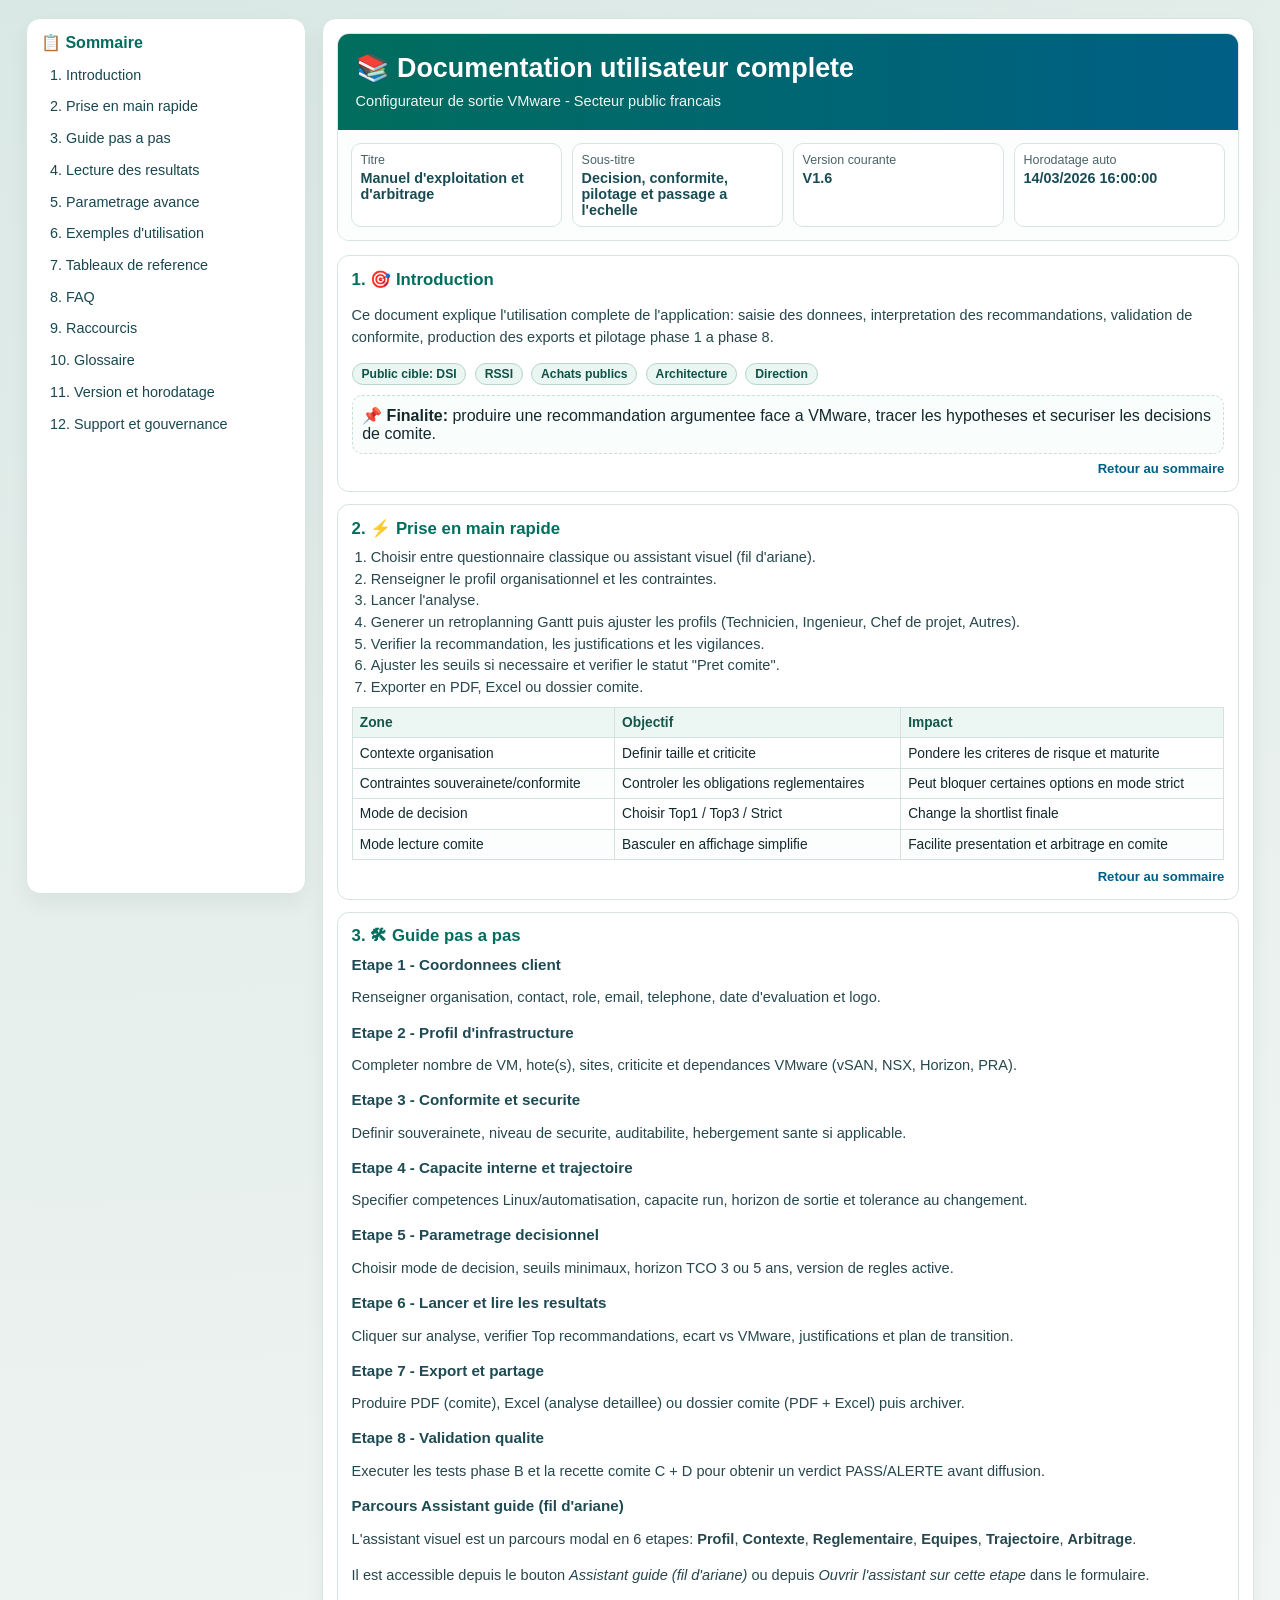
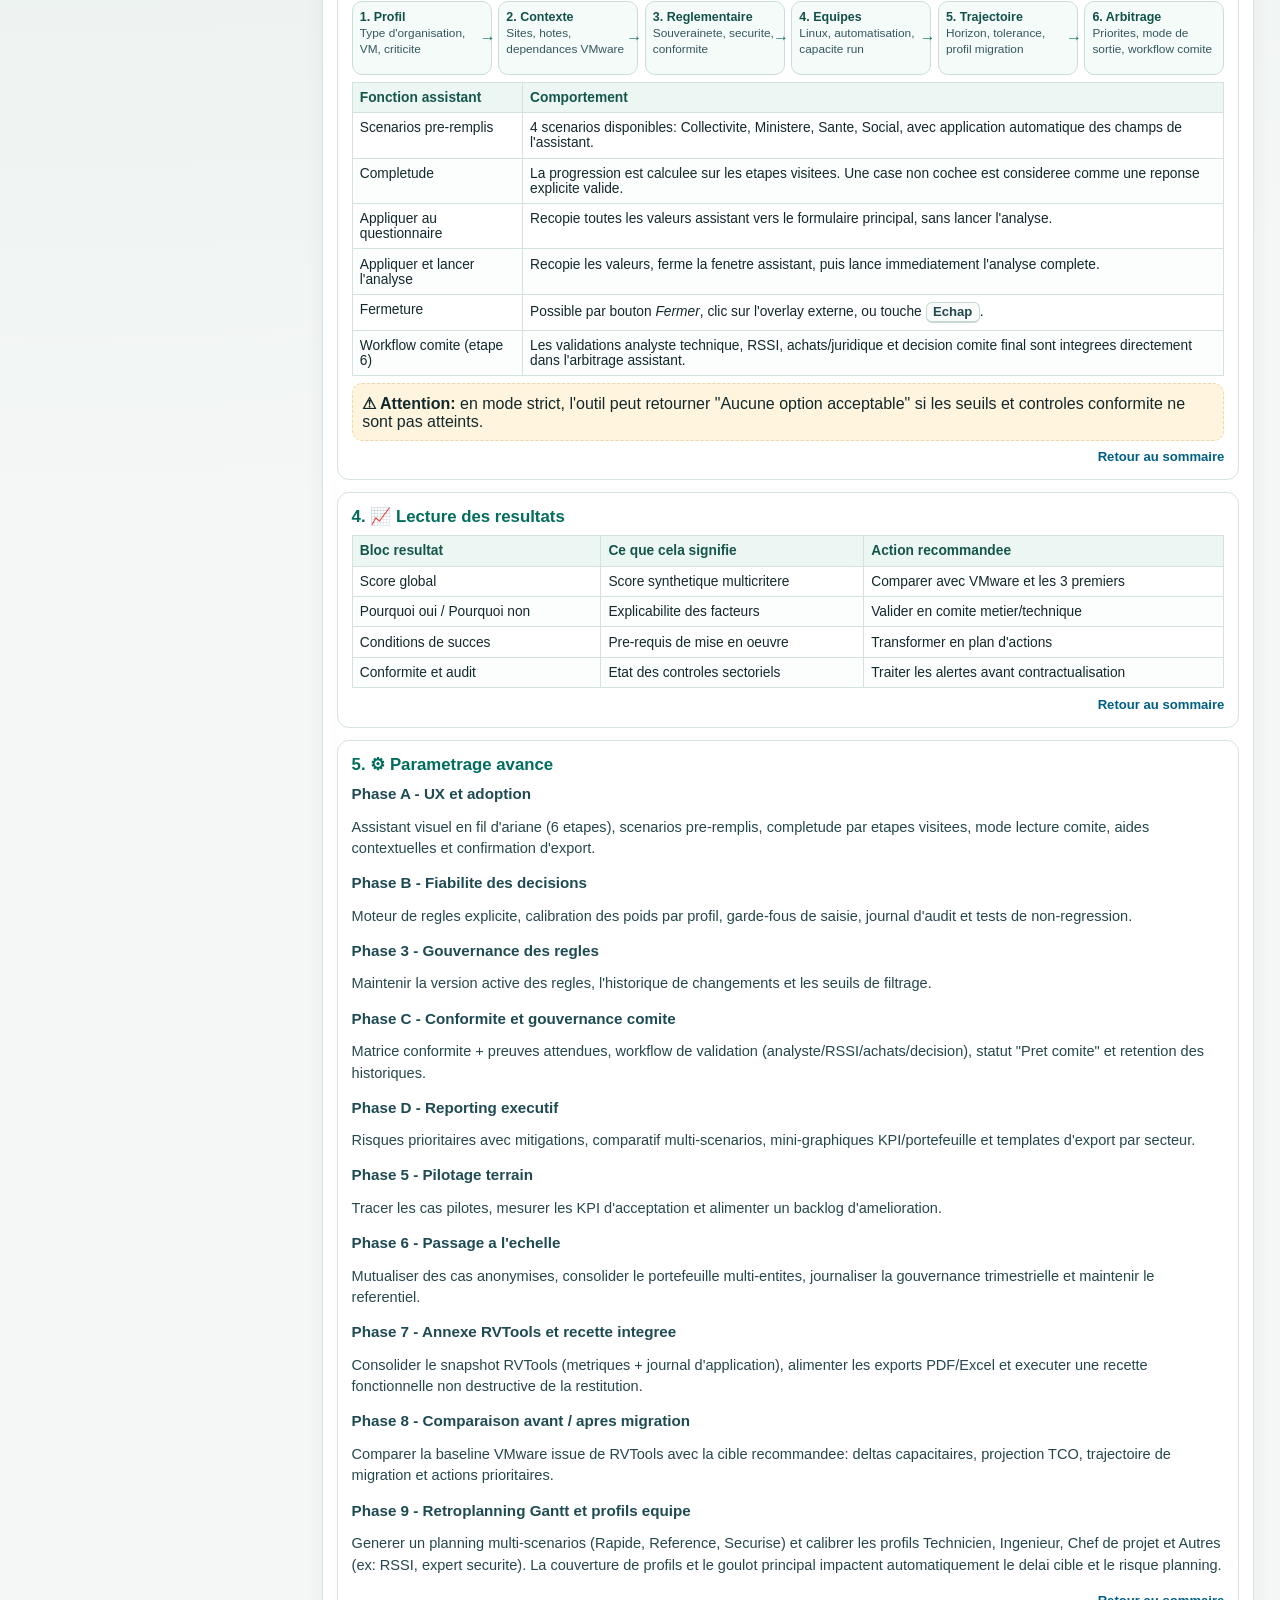
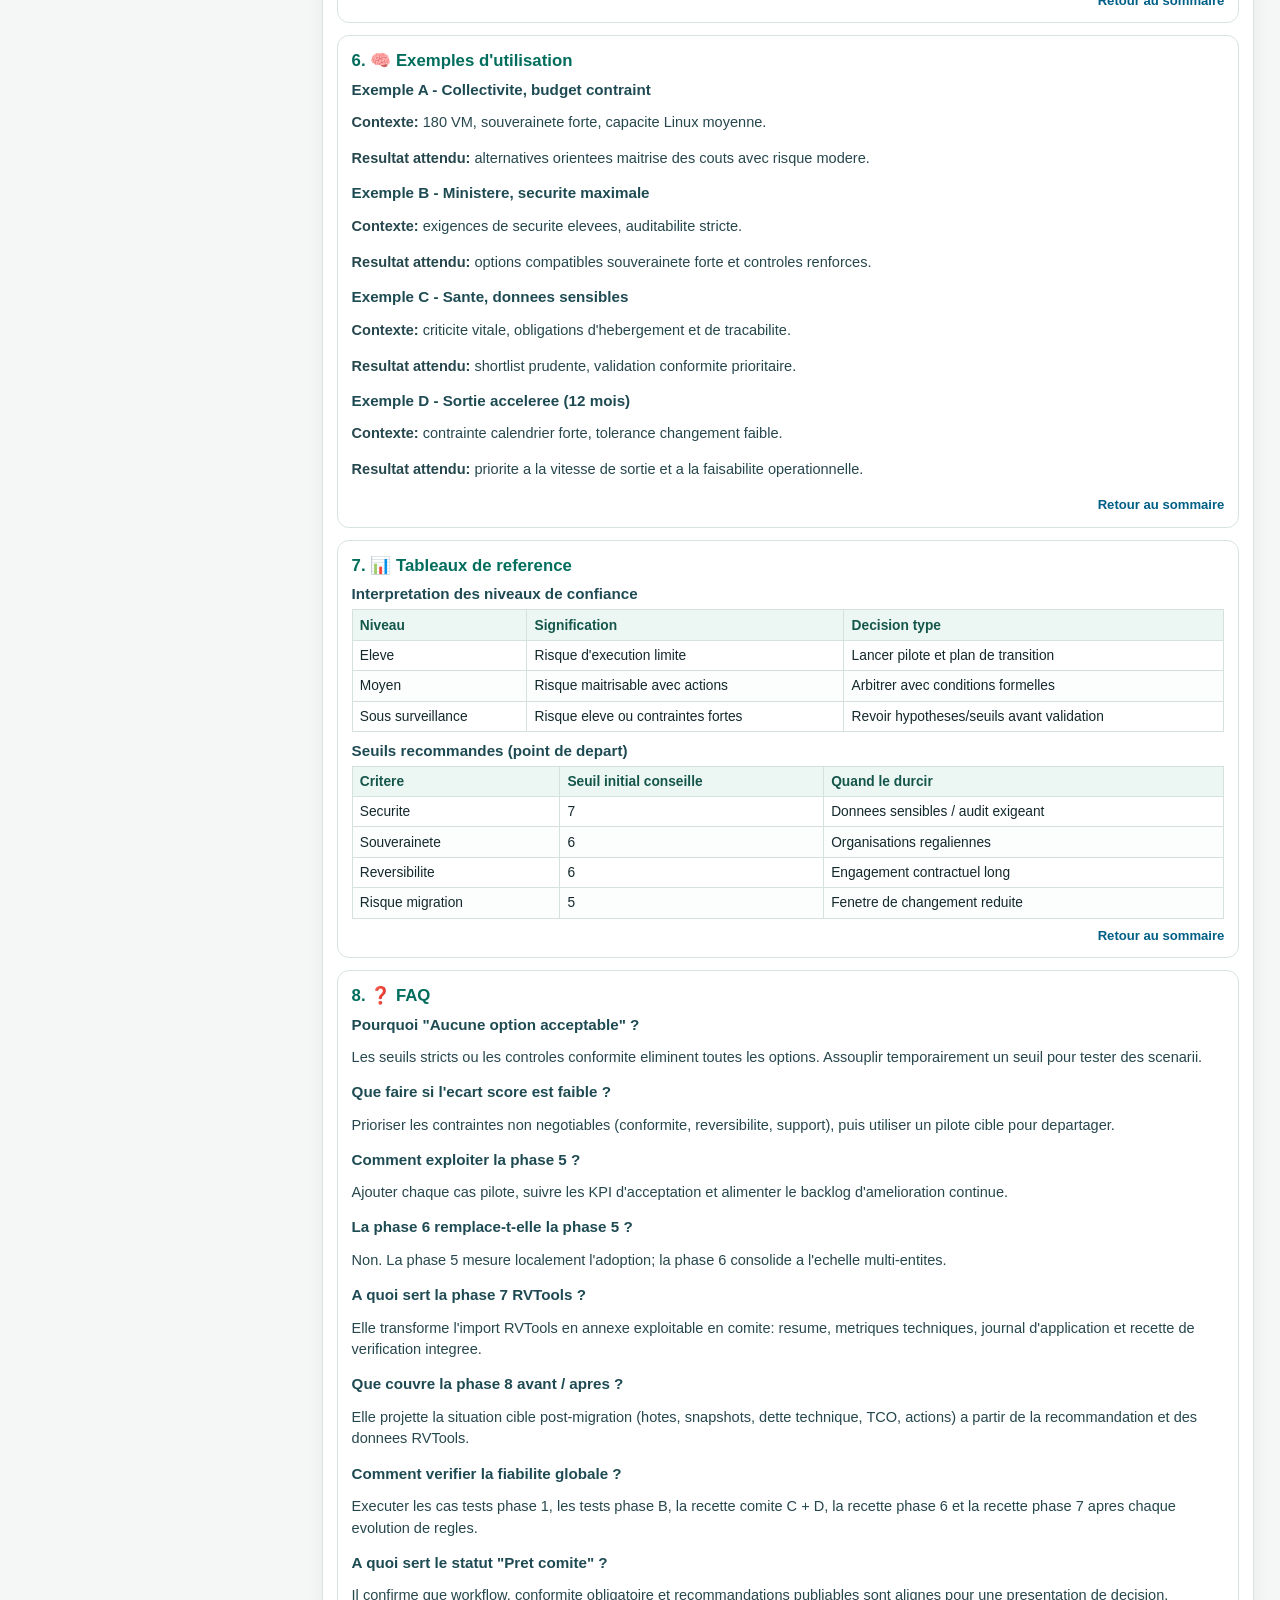
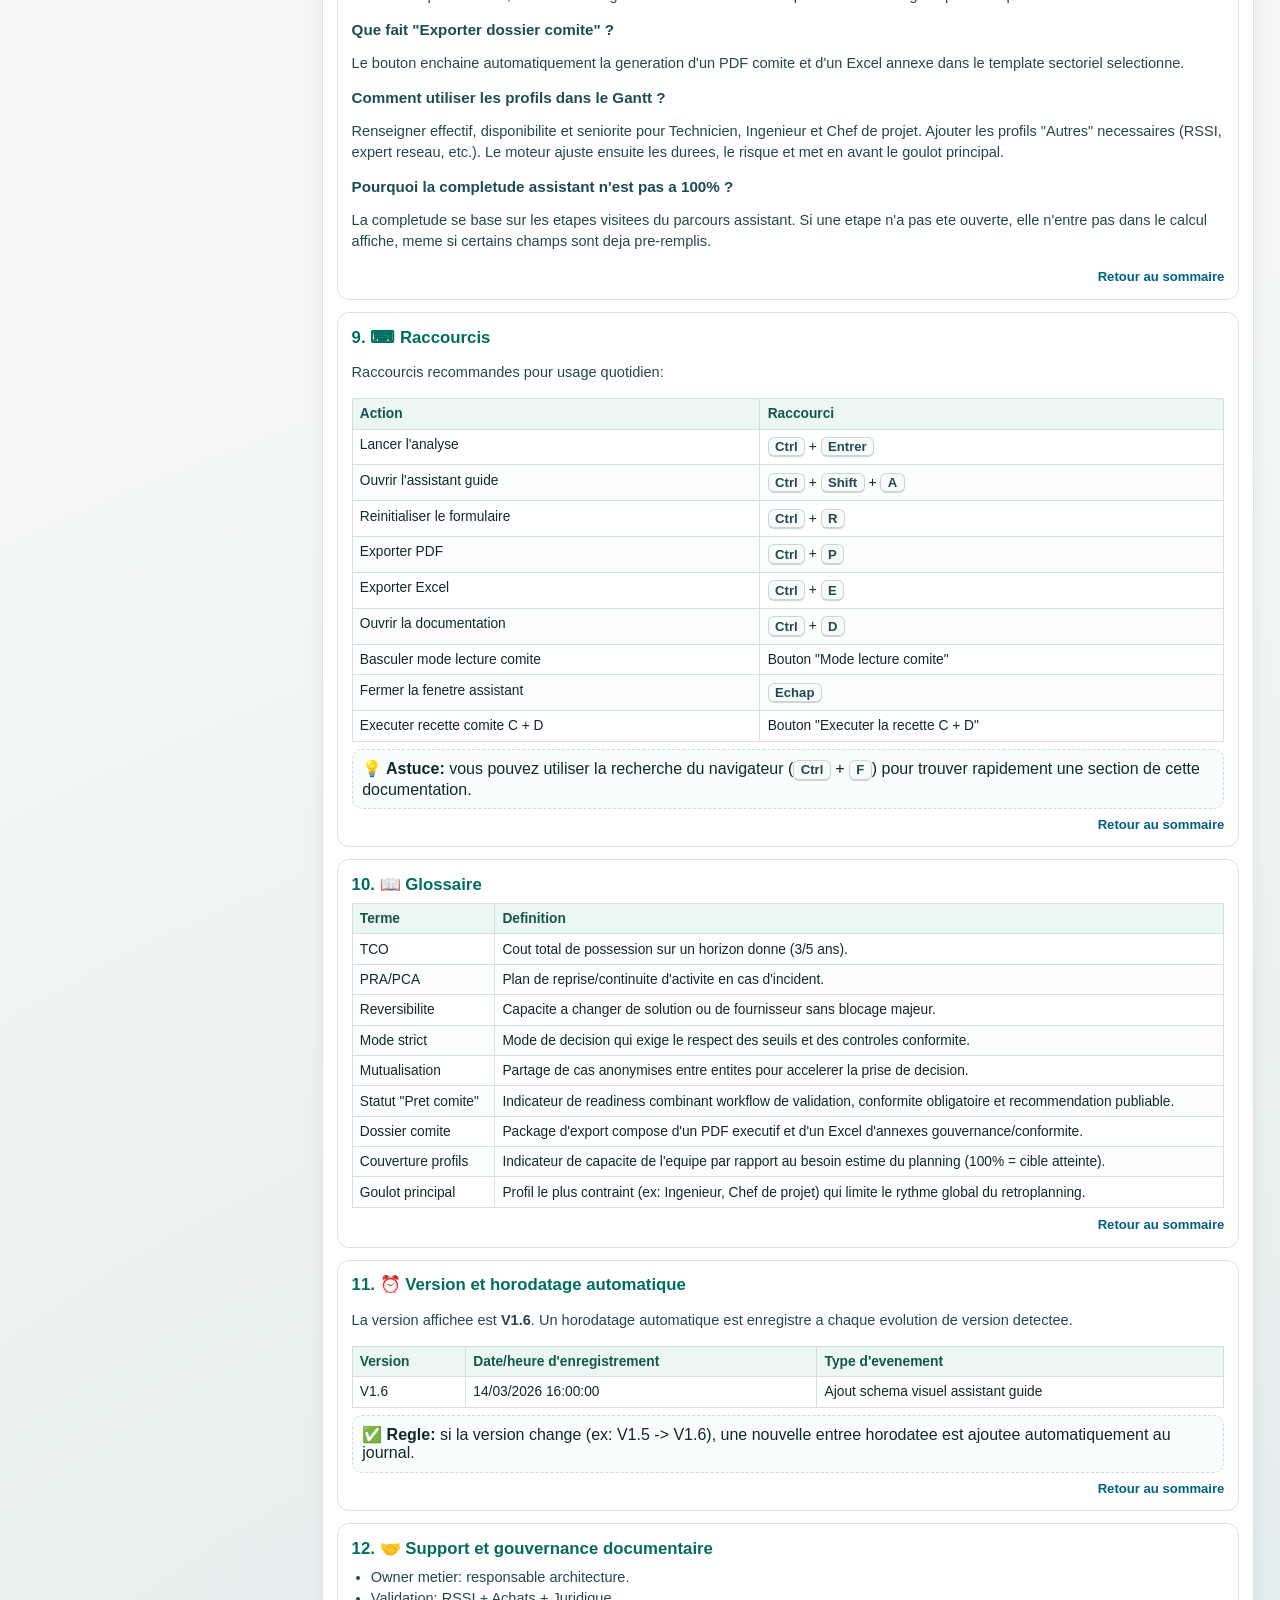
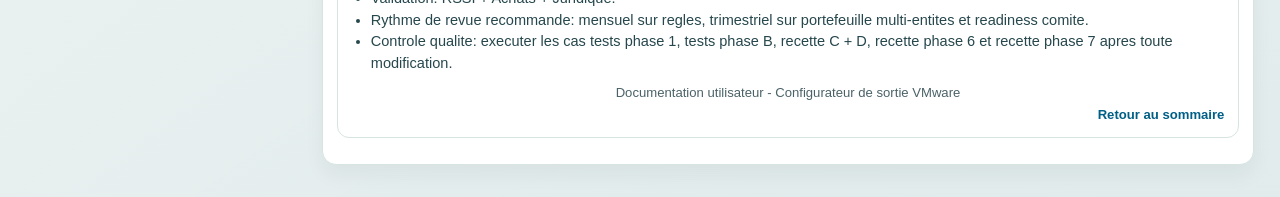
==== documentation-utilisateur.html @ 1a33a87d "feat: configurateur VMware avec assistant guide et retroplanning Gantt" ====
<!doctype html>
<html lang="fr">
<head>
  <meta charset="utf-8">
  <meta name="viewport" content="width=device-width, initial-scale=1">
  <title>Documentation utilisateur - Configurateur de sortie VMware</title>
  <style>
    :root {
      --bg: #f4f7f5;
      --panel: #ffffff;
      --ink: #13282c;
      --muted: #4a6267;
      --line: #d7e4e0;
      --brand: #006d5d;
      --brand2: #005f86;
      --accent: #e9f6f2;
      --warn: #fff5de;
    }

    * {
      box-sizing: border-box;
    }

    html {
      scroll-behavior: smooth;
    }

    body {
      margin: 0;
      color: var(--ink);
      font-family: "Segoe UI", Tahoma, Geneva, Verdana, sans-serif;
      background:
        radial-gradient(circle at 5% -10%, rgba(0, 109, 93, 0.14), rgba(0, 109, 93, 0) 38%),
        radial-gradient(circle at 95% 120%, rgba(0, 95, 134, 0.14), rgba(0, 95, 134, 0) 36%),
        var(--bg);
    }

    .layout {
      width: min(1320px, 96vw);
      margin: 1.1rem auto 2rem;
      display: grid;
      grid-template-columns: 280px 1fr;
      gap: 1rem;
    }

    .panel {
      background: var(--panel);
      border: 1px solid var(--line);
      border-radius: 14px;
      box-shadow: 0 10px 20px rgba(5, 35, 42, 0.05);
    }

    .toc {
      position: sticky;
      top: 12px;
      padding: 0.9rem;
      max-height: calc(100vh - 24px);
      overflow: auto;
    }

    .toc h2 {
      margin: 0 0 0.5rem;
      font-size: 1rem;
      color: var(--brand);
    }

    .toc a {
      display: block;
      padding: 0.35rem 0.5rem;
      margin: 0.16rem 0;
      text-decoration: none;
      color: #19474f;
      border-radius: 8px;
      border: 1px solid transparent;
      font-size: 0.9rem;
    }

    .toc a:hover {
      background: var(--accent);
      border-color: #cde3db;
    }

    .content {
      padding: 0.9rem;
    }

    .cover {
      border-radius: 12px;
      border: 1px solid var(--line);
      overflow: hidden;
      margin-bottom: 0.85rem;
    }

    .cover-top {
      background: linear-gradient(90deg, var(--brand), var(--brand2));
      color: #fff;
      padding: 1.1rem;
    }

    .cover-top h1 {
      margin: 0;
      font-size: clamp(1.2rem, 2.1vw, 1.9rem);
    }

    .cover-top p {
      margin: 0.45rem 0 0;
      color: #ffffff;
      opacity: 0.95;
    }

    .meta {
      display: grid;
      grid-template-columns: repeat(4, minmax(0, 1fr));
      gap: 0.6rem;
      padding: 0.8rem;
      background: #fbfefd;
    }

    .meta-box {
      border: 1px solid var(--line);
      border-radius: 10px;
      padding: 0.55rem;
      background: #fff;
    }

    .meta-label {
      font-size: 0.78rem;
      color: var(--muted);
      margin-bottom: 0.2rem;
    }

    .meta-value {
      font-weight: 700;
      color: #194b53;
      font-size: 0.9rem;
    }

    section {
      border: 1px solid var(--line);
      border-radius: 12px;
      padding: 0.85rem;
      background: #fff;
      margin-bottom: 0.75rem;
    }

    section h2 {
      margin: 0 0 0.5rem;
      color: var(--brand);
      font-size: 1.05rem;
    }

    h3 {
      margin: 0.6rem 0 0.35rem;
      font-size: 0.95rem;
      color: #1e4b53;
    }

    p,
    li {
      color: #26474d;
      line-height: 1.48;
      font-size: 0.91rem;
    }

    ul,
    ol {
      margin: 0.35rem 0 0.55rem 1.2rem;
      padding: 0;
    }

    .chip {
      display: inline-block;
      border: 1px solid #b9d4cc;
      background: var(--accent);
      color: #115247;
      border-radius: 999px;
      padding: 0.2rem 0.55rem;
      font-size: 0.76rem;
      margin-right: 0.25rem;
      margin-bottom: 0.25rem;
      font-weight: 700;
    }

    .note {
      border: 1px dashed #cbded8;
      background: #f9fdfb;
      border-radius: 10px;
      padding: 0.6rem;
      margin-top: 0.4rem;
    }

    table {
      width: 100%;
      border-collapse: collapse;
      margin: 0.45rem 0;
      font-size: 0.86rem;
    }

    th,
    td {
      border: 1px solid #d4e1dd;
      padding: 0.45rem;
      text-align: left;
      vertical-align: top;
    }

    th {
      background: #ecf7f3;
      color: #15564b;
      font-weight: 700;
    }

    tr:nth-child(even) td {
      background: #fbfefd;
    }

    .warn {
      background: var(--warn);
      border-color: #ead9a6;
    }

    .kdb {
      display: inline-block;
      border: 1px solid #c7d8d3;
      border-bottom-width: 2px;
      border-radius: 6px;
      padding: 0.08rem 0.4rem;
      background: #f8fbfa;
      font-size: 0.82rem;
      font-weight: 700;
      color: #234850;
    }

    .assistant-flow {
      display: grid;
      grid-template-columns: repeat(6, minmax(110px, 1fr));
      gap: 0.4rem;
      margin: 0.55rem 0 0.45rem;
    }

    .assistant-flow-step {
      border: 1px solid #c8ddd6;
      background: #f5fbf9;
      border-radius: 10px;
      padding: 0.5rem 0.45rem;
      position: relative;
      min-height: 74px;
    }

    .assistant-flow-step strong {
      display: block;
      color: #12514a;
      font-size: 0.78rem;
      margin-bottom: 0.16rem;
    }

    .assistant-flow-step span {
      display: block;
      color: #34585e;
      font-size: 0.74rem;
      line-height: 1.3;
    }

    .assistant-flow-step:not(:last-child)::after {
      content: "→";
      position: absolute;
      right: -0.32rem;
      top: 50%;
      transform: translateY(-50%);
      color: #1d7a6a;
      font-weight: 700;
      font-size: 1rem;
      z-index: 2;
    }

    .toplink {
      text-align: right;
      margin-top: 0.35rem;
    }

    .toplink a {
      text-decoration: none;
      color: var(--brand2);
      font-size: 0.82rem;
      font-weight: 700;
    }

    .footer {
      text-align: center;
      color: var(--muted);
      font-size: 0.82rem;
      margin-top: 0.65rem;
    }

    @media (max-width: 1080px) {
      .layout {
        grid-template-columns: 1fr;
      }

      .toc {
        position: static;
        max-height: none;
      }

      .meta {
        grid-template-columns: repeat(2, minmax(0, 1fr));
      }

      .assistant-flow {
        grid-template-columns: repeat(3, minmax(0, 1fr));
      }

      .assistant-flow-step::after {
        display: none;
      }
    }

    @media (max-width: 700px) {
      .meta {
        grid-template-columns: 1fr;
      }

      .assistant-flow {
        grid-template-columns: repeat(2, minmax(0, 1fr));
      }
    }
  </style>
</head>
<body>
  <div class="layout" id="top">
    <aside class="panel toc">
      <h2>&#128203; Sommaire</h2>
      <a href="#ch1">1. Introduction</a>
      <a href="#ch2">2. Prise en main rapide</a>
      <a href="#ch3">3. Guide pas a pas</a>
      <a href="#ch4">4. Lecture des resultats</a>
      <a href="#ch5">5. Parametrage avance</a>
      <a href="#ch6">6. Exemples d'utilisation</a>
      <a href="#ch7">7. Tableaux de reference</a>
      <a href="#ch8">8. FAQ</a>
      <a href="#ch9">9. Raccourcis</a>
      <a href="#ch10">10. Glossaire</a>
      <a href="#ch11">11. Version et horodatage</a>
      <a href="#ch12">12. Support et gouvernance</a>
    </aside>

    <main class="panel content">
      <div class="cover">
        <div class="cover-top">
          <h1>&#128218; Documentation utilisateur complete</h1>
          <p>Configurateur de sortie VMware - Secteur public francais</p>
        </div>
        <div class="meta">
          <div class="meta-box">
            <div class="meta-label">Titre</div>
            <div class="meta-value">Manuel d'exploitation et d'arbitrage</div>
          </div>
          <div class="meta-box">
            <div class="meta-label">Sous-titre</div>
            <div class="meta-value">Decision, conformite, pilotage et passage a l'echelle</div>
          </div>
          <div class="meta-box">
            <div class="meta-label">Version courante</div>
            <div class="meta-value" id="docVersion">V1.6</div>
          </div>
          <div class="meta-box">
            <div class="meta-label">Horodatage auto</div>
            <div class="meta-value" id="docTimestamp">-</div>
          </div>
        </div>
      </div>

      <section id="ch1">
        <h2>1. &#127919; Introduction</h2>
        <p>Ce document explique l'utilisation complete de l'application: saisie des donnees, interpretation des recommandations, validation de conformite, production des exports et pilotage phase 1 a phase 8.</p>
        <div>
          <span class="chip">Public cible: DSI</span>
          <span class="chip">RSSI</span>
          <span class="chip">Achats publics</span>
          <span class="chip">Architecture</span>
          <span class="chip">Direction</span>
        </div>
        <div class="note">
          <strong>&#128204; Finalite:</strong> produire une recommandation argumentee face a VMware, tracer les hypotheses et securiser les decisions de comite.
        </div>
        <div class="toplink"><a href="#top">Retour au sommaire</a></div>
      </section>

      <section id="ch2">
        <h2>2. &#9889; Prise en main rapide</h2>
        <ol>
          <li>Choisir entre questionnaire classique ou assistant visuel (fil d'ariane).</li>
          <li>Renseigner le profil organisationnel et les contraintes.</li>
          <li>Lancer l'analyse.</li>
          <li>Generer un retroplanning Gantt puis ajuster les profils (Technicien, Ingenieur, Chef de projet, Autres).</li>
          <li>Verifier la recommandation, les justifications et les vigilances.</li>
          <li>Ajuster les seuils si necessaire et verifier le statut "Pret comite".</li>
          <li>Exporter en PDF, Excel ou dossier comite.</li>
        </ol>
        <table>
          <thead>
            <tr>
              <th>Zone</th>
              <th>Objectif</th>
              <th>Impact</th>
            </tr>
          </thead>
          <tbody>
            <tr>
              <td>Contexte organisation</td>
              <td>Definir taille et criticite</td>
              <td>Pondere les criteres de risque et maturite</td>
            </tr>
            <tr>
              <td>Contraintes souverainete/conformite</td>
              <td>Controler les obligations reglementaires</td>
              <td>Peut bloquer certaines options en mode strict</td>
            </tr>
            <tr>
              <td>Mode de decision</td>
              <td>Choisir Top1 / Top3 / Strict</td>
              <td>Change la shortlist finale</td>
            </tr>
            <tr>
              <td>Mode lecture comite</td>
              <td>Basculer en affichage simplifie</td>
              <td>Facilite presentation et arbitrage en comite</td>
            </tr>
          </tbody>
        </table>
        <div class="toplink"><a href="#top">Retour au sommaire</a></div>
      </section>

      <section id="ch3">
        <h2>3. &#128736; Guide pas a pas</h2>
        <h3>Etape 1 - Coordonnees client</h3>
        <p>Renseigner organisation, contact, role, email, telephone, date d'evaluation et logo.</p>
        <h3>Etape 2 - Profil d'infrastructure</h3>
        <p>Completer nombre de VM, hote(s), sites, criticite et dependances VMware (vSAN, NSX, Horizon, PRA).</p>
        <h3>Etape 3 - Conformite et securite</h3>
        <p>Definir souverainete, niveau de securite, auditabilite, hebergement sante si applicable.</p>
        <h3>Etape 4 - Capacite interne et trajectoire</h3>
        <p>Specifier competences Linux/automatisation, capacite run, horizon de sortie et tolerance au changement.</p>
        <h3>Etape 5 - Parametrage decisionnel</h3>
        <p>Choisir mode de decision, seuils minimaux, horizon TCO 3 ou 5 ans, version de regles active.</p>
        <h3>Etape 6 - Lancer et lire les resultats</h3>
        <p>Cliquer sur analyse, verifier Top recommandations, ecart vs VMware, justifications et plan de transition.</p>
        <h3>Etape 7 - Export et partage</h3>
        <p>Produire PDF (comite), Excel (analyse detaillee) ou dossier comite (PDF + Excel) puis archiver.</p>
        <h3>Etape 8 - Validation qualite</h3>
        <p>Executer les tests phase B et la recette comite C + D pour obtenir un verdict PASS/ALERTE avant diffusion.</p>
        <h3>Parcours Assistant guide (fil d'ariane)</h3>
        <p>L'assistant visuel est un parcours modal en 6 etapes: <strong>Profil</strong>, <strong>Contexte</strong>, <strong>Reglementaire</strong>, <strong>Equipes</strong>, <strong>Trajectoire</strong>, <strong>Arbitrage</strong>.</p>
        <p>Il est accessible depuis le bouton <em>Assistant guide (fil d'ariane)</em> ou depuis <em>Ouvrir l'assistant sur cette etape</em> dans le formulaire.</p>
        <div class="assistant-flow" aria-label="Schema des etapes de l'assistant guide">
          <div class="assistant-flow-step"><strong>1. Profil</strong><span>Type d'organisation, VM, criticite</span></div>
          <div class="assistant-flow-step"><strong>2. Contexte</strong><span>Sites, hotes, dependances VMware</span></div>
          <div class="assistant-flow-step"><strong>3. Reglementaire</strong><span>Souverainete, securite, conformite</span></div>
          <div class="assistant-flow-step"><strong>4. Equipes</strong><span>Linux, automatisation, capacite run</span></div>
          <div class="assistant-flow-step"><strong>5. Trajectoire</strong><span>Horizon, tolerance, profil migration</span></div>
          <div class="assistant-flow-step"><strong>6. Arbitrage</strong><span>Priorites, mode de sortie, workflow comite</span></div>
        </div>
        <table>
          <thead>
            <tr>
              <th>Fonction assistant</th>
              <th>Comportement</th>
            </tr>
          </thead>
          <tbody>
            <tr>
              <td>Scenarios pre-remplis</td>
              <td>4 scenarios disponibles: Collectivite, Ministere, Sante, Social, avec application automatique des champs de l'assistant.</td>
            </tr>
            <tr>
              <td>Completude</td>
              <td>La progression est calculee sur les etapes visitees. Une case non cochee est consideree comme une reponse explicite valide.</td>
            </tr>
            <tr>
              <td>Appliquer au questionnaire</td>
              <td>Recopie toutes les valeurs assistant vers le formulaire principal, sans lancer l'analyse.</td>
            </tr>
            <tr>
              <td>Appliquer et lancer l'analyse</td>
              <td>Recopie les valeurs, ferme la fenetre assistant, puis lance immediatement l'analyse complete.</td>
            </tr>
            <tr>
              <td>Fermeture</td>
              <td>Possible par bouton <em>Fermer</em>, clic sur l'overlay externe, ou touche <span class="kdb">Echap</span>.</td>
            </tr>
            <tr>
              <td>Workflow comite (etape 6)</td>
              <td>Les validations analyste technique, RSSI, achats/juridique et decision comite final sont integrees directement dans l'arbitrage assistant.</td>
            </tr>
          </tbody>
        </table>
        <div class="note warn">
          <strong>&#9888; Attention:</strong> en mode strict, l'outil peut retourner "Aucune option acceptable" si les seuils et controles conformite ne sont pas atteints.
        </div>
        <div class="toplink"><a href="#top">Retour au sommaire</a></div>
      </section>

      <section id="ch4">
        <h2>4. &#128200; Lecture des resultats</h2>
        <table>
          <thead>
            <tr>
              <th>Bloc resultat</th>
              <th>Ce que cela signifie</th>
              <th>Action recommandee</th>
            </tr>
          </thead>
          <tbody>
            <tr>
              <td>Score global</td>
              <td>Score synthetique multicritere</td>
              <td>Comparer avec VMware et les 3 premiers</td>
            </tr>
            <tr>
              <td>Pourquoi oui / Pourquoi non</td>
              <td>Explicabilite des facteurs</td>
              <td>Valider en comite metier/technique</td>
            </tr>
            <tr>
              <td>Conditions de succes</td>
              <td>Pre-requis de mise en oeuvre</td>
              <td>Transformer en plan d'actions</td>
            </tr>
            <tr>
              <td>Conformite et audit</td>
              <td>Etat des controles sectoriels</td>
              <td>Traiter les alertes avant contractualisation</td>
            </tr>
          </tbody>
        </table>
        <div class="toplink"><a href="#top">Retour au sommaire</a></div>
      </section>

      <section id="ch5">
        <h2>5. &#9881; Parametrage avance</h2>
        <h3>Phase A - UX et adoption</h3>
        <p>Assistant visuel en fil d'ariane (6 etapes), scenarios pre-remplis, completude par etapes visitees, mode lecture comite, aides contextuelles et confirmation d'export.</p>
        <h3>Phase B - Fiabilite des decisions</h3>
        <p>Moteur de regles explicite, calibration des poids par profil, garde-fous de saisie, journal d'audit et tests de non-regression.</p>
        <h3>Phase 3 - Gouvernance des regles</h3>
        <p>Maintenir la version active des regles, l'historique de changements et les seuils de filtrage.</p>
        <h3>Phase C - Conformite et gouvernance comite</h3>
        <p>Matrice conformite + preuves attendues, workflow de validation (analyste/RSSI/achats/decision), statut "Pret comite" et retention des historiques.</p>
        <h3>Phase D - Reporting executif</h3>
        <p>Risques prioritaires avec mitigations, comparatif multi-scenarios, mini-graphiques KPI/portefeuille et templates d'export par secteur.</p>
        <h3>Phase 5 - Pilotage terrain</h3>
        <p>Tracer les cas pilotes, mesurer les KPI d'acceptation et alimenter un backlog d'amelioration.</p>
        <h3>Phase 6 - Passage a l'echelle</h3>
        <p>Mutualiser des cas anonymises, consolider le portefeuille multi-entites, journaliser la gouvernance trimestrielle et maintenir le referentiel.</p>
        <h3>Phase 7 - Annexe RVTools et recette integree</h3>
        <p>Consolider le snapshot RVTools (metriques + journal d'application), alimenter les exports PDF/Excel et executer une recette fonctionnelle non destructive de la restitution.</p>
        <h3>Phase 8 - Comparaison avant / apres migration</h3>
        <p>Comparer la baseline VMware issue de RVTools avec la cible recommandee: deltas capacitaires, projection TCO, trajectoire de migration et actions prioritaires.</p>
        <h3>Phase 9 - Retroplanning Gantt et profils equipe</h3>
        <p>Generer un planning multi-scenarios (Rapide, Reference, Securise) et calibrer les profils Technicien, Ingenieur, Chef de projet et Autres (ex: RSSI, expert securite). La couverture de profils et le goulot principal impactent automatiquement le delai cible et le risque planning.</p>
        <div class="toplink"><a href="#top">Retour au sommaire</a></div>
      </section>

      <section id="ch6">
        <h2>6. &#129504; Exemples d'utilisation</h2>
        <h3>Exemple A - Collectivite, budget contraint</h3>
        <p><strong>Contexte:</strong> 180 VM, souverainete forte, capacite Linux moyenne.</p>
        <p><strong>Resultat attendu:</strong> alternatives orientees maitrise des couts avec risque modere.</p>

        <h3>Exemple B - Ministere, securite maximale</h3>
        <p><strong>Contexte:</strong> exigences de securite elevees, auditabilite stricte.</p>
        <p><strong>Resultat attendu:</strong> options compatibles souverainete forte et controles renforces.</p>

        <h3>Exemple C - Sante, donnees sensibles</h3>
        <p><strong>Contexte:</strong> criticite vitale, obligations d'hebergement et de tracabilite.</p>
        <p><strong>Resultat attendu:</strong> shortlist prudente, validation conformite prioritaire.</p>

        <h3>Exemple D - Sortie acceleree (12 mois)</h3>
        <p><strong>Contexte:</strong> contrainte calendrier forte, tolerance changement faible.</p>
        <p><strong>Resultat attendu:</strong> priorite a la vitesse de sortie et a la faisabilite operationnelle.</p>
        <div class="toplink"><a href="#top">Retour au sommaire</a></div>
      </section>

      <section id="ch7">
        <h2>7. &#128202; Tableaux de reference</h2>
        <h3>Interpretation des niveaux de confiance</h3>
        <table>
          <thead>
            <tr>
              <th>Niveau</th>
              <th>Signification</th>
              <th>Decision type</th>
            </tr>
          </thead>
          <tbody>
            <tr>
              <td>Eleve</td>
              <td>Risque d'execution limite</td>
              <td>Lancer pilote et plan de transition</td>
            </tr>
            <tr>
              <td>Moyen</td>
              <td>Risque maitrisable avec actions</td>
              <td>Arbitrer avec conditions formelles</td>
            </tr>
            <tr>
              <td>Sous surveillance</td>
              <td>Risque eleve ou contraintes fortes</td>
              <td>Revoir hypotheses/seuils avant validation</td>
            </tr>
          </tbody>
        </table>

        <h3>Seuils recommandes (point de depart)</h3>
        <table>
          <thead>
            <tr>
              <th>Critere</th>
              <th>Seuil initial conseille</th>
              <th>Quand le durcir</th>
            </tr>
          </thead>
          <tbody>
            <tr>
              <td>Securite</td>
              <td>7</td>
              <td>Donnees sensibles / audit exigeant</td>
            </tr>
            <tr>
              <td>Souverainete</td>
              <td>6</td>
              <td>Organisations regaliennes</td>
            </tr>
            <tr>
              <td>Reversibilite</td>
              <td>6</td>
              <td>Engagement contractuel long</td>
            </tr>
            <tr>
              <td>Risque migration</td>
              <td>5</td>
              <td>Fenetre de changement reduite</td>
            </tr>
          </tbody>
        </table>
        <div class="toplink"><a href="#top">Retour au sommaire</a></div>
      </section>

      <section id="ch8">
        <h2>8. &#10067; FAQ</h2>
        <h3>Pourquoi "Aucune option acceptable" ?</h3>
        <p>Les seuils stricts ou les controles conformite eliminent toutes les options. Assouplir temporairement un seuil pour tester des scenarii.</p>
        <h3>Que faire si l'ecart score est faible ?</h3>
        <p>Prioriser les contraintes non negotiables (conformite, reversibilite, support), puis utiliser un pilote cible pour departager.</p>
        <h3>Comment exploiter la phase 5 ?</h3>
        <p>Ajouter chaque cas pilote, suivre les KPI d'acceptation et alimenter le backlog d'amelioration continue.</p>
        <h3>La phase 6 remplace-t-elle la phase 5 ?</h3>
        <p>Non. La phase 5 mesure localement l'adoption; la phase 6 consolide a l'echelle multi-entites.</p>
        <h3>A quoi sert la phase 7 RVTools ?</h3>
        <p>Elle transforme l'import RVTools en annexe exploitable en comite: resume, metriques techniques, journal d'application et recette de verification integree.</p>
        <h3>Que couvre la phase 8 avant / apres ?</h3>
        <p>Elle projette la situation cible post-migration (hotes, snapshots, dette technique, TCO, actions) a partir de la recommandation et des donnees RVTools.</p>
        <h3>Comment verifier la fiabilite globale ?</h3>
        <p>Executer les cas tests phase 1, les tests phase B, la recette comite C + D, la recette phase 6 et la recette phase 7 apres chaque evolution de regles.</p>
        <h3>A quoi sert le statut "Pret comite" ?</h3>
        <p>Il confirme que workflow, conformite obligatoire et recommandations publiables sont alignes pour une presentation de decision.</p>
        <h3>Que fait "Exporter dossier comite" ?</h3>
        <p>Le bouton enchaine automatiquement la generation d'un PDF comite et d'un Excel annexe dans le template sectoriel selectionne.</p>
        <h3>Comment utiliser les profils dans le Gantt ?</h3>
        <p>Renseigner effectif, disponibilite et seniorite pour Technicien, Ingenieur et Chef de projet. Ajouter les profils "Autres" necessaires (RSSI, expert reseau, etc.). Le moteur ajuste ensuite les durees, le risque et met en avant le goulot principal.</p>
        <h3>Pourquoi la completude assistant n'est pas a 100% ?</h3>
        <p>La completude se base sur les etapes visitees du parcours assistant. Si une etape n'a pas ete ouverte, elle n'entre pas dans le calcul affiche, meme si certains champs sont deja pre-remplis.</p>
        <div class="toplink"><a href="#top">Retour au sommaire</a></div>
      </section>

      <section id="ch9">
        <h2>9. &#9000; Raccourcis</h2>
        <p>Raccourcis recommandes pour usage quotidien:</p>
        <table>
          <thead>
            <tr>
              <th>Action</th>
              <th>Raccourci</th>
            </tr>
          </thead>
          <tbody>
            <tr>
              <td>Lancer l'analyse</td>
              <td><span class="kdb">Ctrl</span> + <span class="kdb">Entrer</span></td>
            </tr>
            <tr>
              <td>Ouvrir l'assistant guide</td>
              <td><span class="kdb">Ctrl</span> + <span class="kdb">Shift</span> + <span class="kdb">A</span></td>
            </tr>
            <tr>
              <td>Reinitialiser le formulaire</td>
              <td><span class="kdb">Ctrl</span> + <span class="kdb">R</span></td>
            </tr>
            <tr>
              <td>Exporter PDF</td>
              <td><span class="kdb">Ctrl</span> + <span class="kdb">P</span></td>
            </tr>
            <tr>
              <td>Exporter Excel</td>
              <td><span class="kdb">Ctrl</span> + <span class="kdb">E</span></td>
            </tr>
            <tr>
              <td>Ouvrir la documentation</td>
              <td><span class="kdb">Ctrl</span> + <span class="kdb">D</span></td>
            </tr>
            <tr>
              <td>Basculer mode lecture comite</td>
              <td>Bouton "Mode lecture comite"</td>
            </tr>
            <tr>
              <td>Fermer la fenetre assistant</td>
              <td><span class="kdb">Echap</span></td>
            </tr>
            <tr>
              <td>Executer recette comite C + D</td>
              <td>Bouton "Executer la recette C + D"</td>
            </tr>
          </tbody>
        </table>
        <div class="note">
          <strong>&#128161; Astuce:</strong> vous pouvez utiliser la recherche du navigateur (<span class="kdb">Ctrl</span> + <span class="kdb">F</span>) pour trouver rapidement une section de cette documentation.
        </div>
        <div class="toplink"><a href="#top">Retour au sommaire</a></div>
      </section>

      <section id="ch10">
        <h2>10. &#128214; Glossaire</h2>
        <table>
          <thead>
            <tr>
              <th>Terme</th>
              <th>Definition</th>
            </tr>
          </thead>
          <tbody>
            <tr>
              <td>TCO</td>
              <td>Cout total de possession sur un horizon donne (3/5 ans).</td>
            </tr>
            <tr>
              <td>PRA/PCA</td>
              <td>Plan de reprise/continuite d'activite en cas d'incident.</td>
            </tr>
            <tr>
              <td>Reversibilite</td>
              <td>Capacite a changer de solution ou de fournisseur sans blocage majeur.</td>
            </tr>
            <tr>
              <td>Mode strict</td>
              <td>Mode de decision qui exige le respect des seuils et des controles conformite.</td>
            </tr>
            <tr>
              <td>Mutualisation</td>
              <td>Partage de cas anonymises entre entites pour accelerer la prise de decision.</td>
            </tr>
            <tr>
              <td>Statut "Pret comite"</td>
              <td>Indicateur de readiness combinant workflow de validation, conformite obligatoire et recommendation publiable.</td>
            </tr>
            <tr>
              <td>Dossier comite</td>
              <td>Package d'export compose d'un PDF executif et d'un Excel d'annexes gouvernance/conformite.</td>
            </tr>
            <tr>
              <td>Couverture profils</td>
              <td>Indicateur de capacite de l'equipe par rapport au besoin estime du planning (100% = cible atteinte).</td>
            </tr>
            <tr>
              <td>Goulot principal</td>
              <td>Profil le plus contraint (ex: Ingenieur, Chef de projet) qui limite le rythme global du retroplanning.</td>
            </tr>
          </tbody>
        </table>
        <div class="toplink"><a href="#top">Retour au sommaire</a></div>
      </section>

      <section id="ch11">
        <h2>11. &#9200; Version et horodatage automatique</h2>
        <p>La version affichee est <strong>V1.6</strong>. Un horodatage automatique est enregistre a chaque evolution de version detectee.</p>
        <table>
          <thead>
            <tr>
              <th>Version</th>
              <th>Date/heure d'enregistrement</th>
              <th>Type d'evenement</th>
            </tr>
          </thead>
          <tbody id="historyBody"></tbody>
        </table>
        <div class="note">
          <strong>&#9989; Regle:</strong> si la version change (ex: V1.5 -&gt; V1.6), une nouvelle entree horodatee est ajoutee automatiquement au journal.
        </div>
        <div class="toplink"><a href="#top">Retour au sommaire</a></div>
      </section>

      <section id="ch12">
        <h2>12. &#129309; Support et gouvernance documentaire</h2>
        <ul>
          <li>Owner metier: responsable architecture.</li>
          <li>Validation: RSSI + Achats + Juridique.</li>
          <li>Rythme de revue recommande: mensuel sur regles, trimestriel sur portefeuille multi-entites et readiness comite.</li>
          <li>Controle qualite: executer les cas tests phase 1, tests phase B, recette C + D, recette phase 6 et recette phase 7 apres toute modification.</li>
        </ul>
        <div class="footer">Documentation utilisateur - Configurateur de sortie VMware</div>
        <div class="toplink"><a href="#top">Retour au sommaire</a></div>
      </section>
    </main>
  </div>

  <script>
    (function() {
      const DOC_VERSION = "V1.6";
      const DOC_BUILD_TS = "2026-03-14T16:00:00.000Z";
      const DOC_EVENT = "Ajout schema visuel assistant guide";
      const HISTORY_KEY = "vmwareUserDocVersionHistory";
      const nowIso = DOC_BUILD_TS;
      const nowFr = new Date(nowIso).toLocaleString("fr-FR");

      document.getElementById("docVersion").textContent = DOC_VERSION;
      document.getElementById("docTimestamp").textContent = nowFr;

      const raw = localStorage.getItem(HISTORY_KEY);
      const history = raw ? JSON.parse(raw) : [];
      if (!history.length || history[0].version !== DOC_VERSION) {
        history.unshift({
          version: DOC_VERSION,
          timestamp: nowIso,
          event: DOC_EVENT
        });
        localStorage.setItem(HISTORY_KEY, JSON.stringify(history.slice(0, 30)));
      }

      const body = document.getElementById("historyBody");
      const list = JSON.parse(localStorage.getItem(HISTORY_KEY) || "[]");
      body.innerHTML = list.map((item) => {
        return "<tr>" +
          "<td>" + item.version + "</td>" +
          "<td>" + new Date(item.timestamp).toLocaleString("fr-FR") + "</td>" +
          "<td>" + (item.event || "Evolution de version") + "</td>" +
        "</tr>";
      }).join("");
    })();
  </script>
</body>
</html>
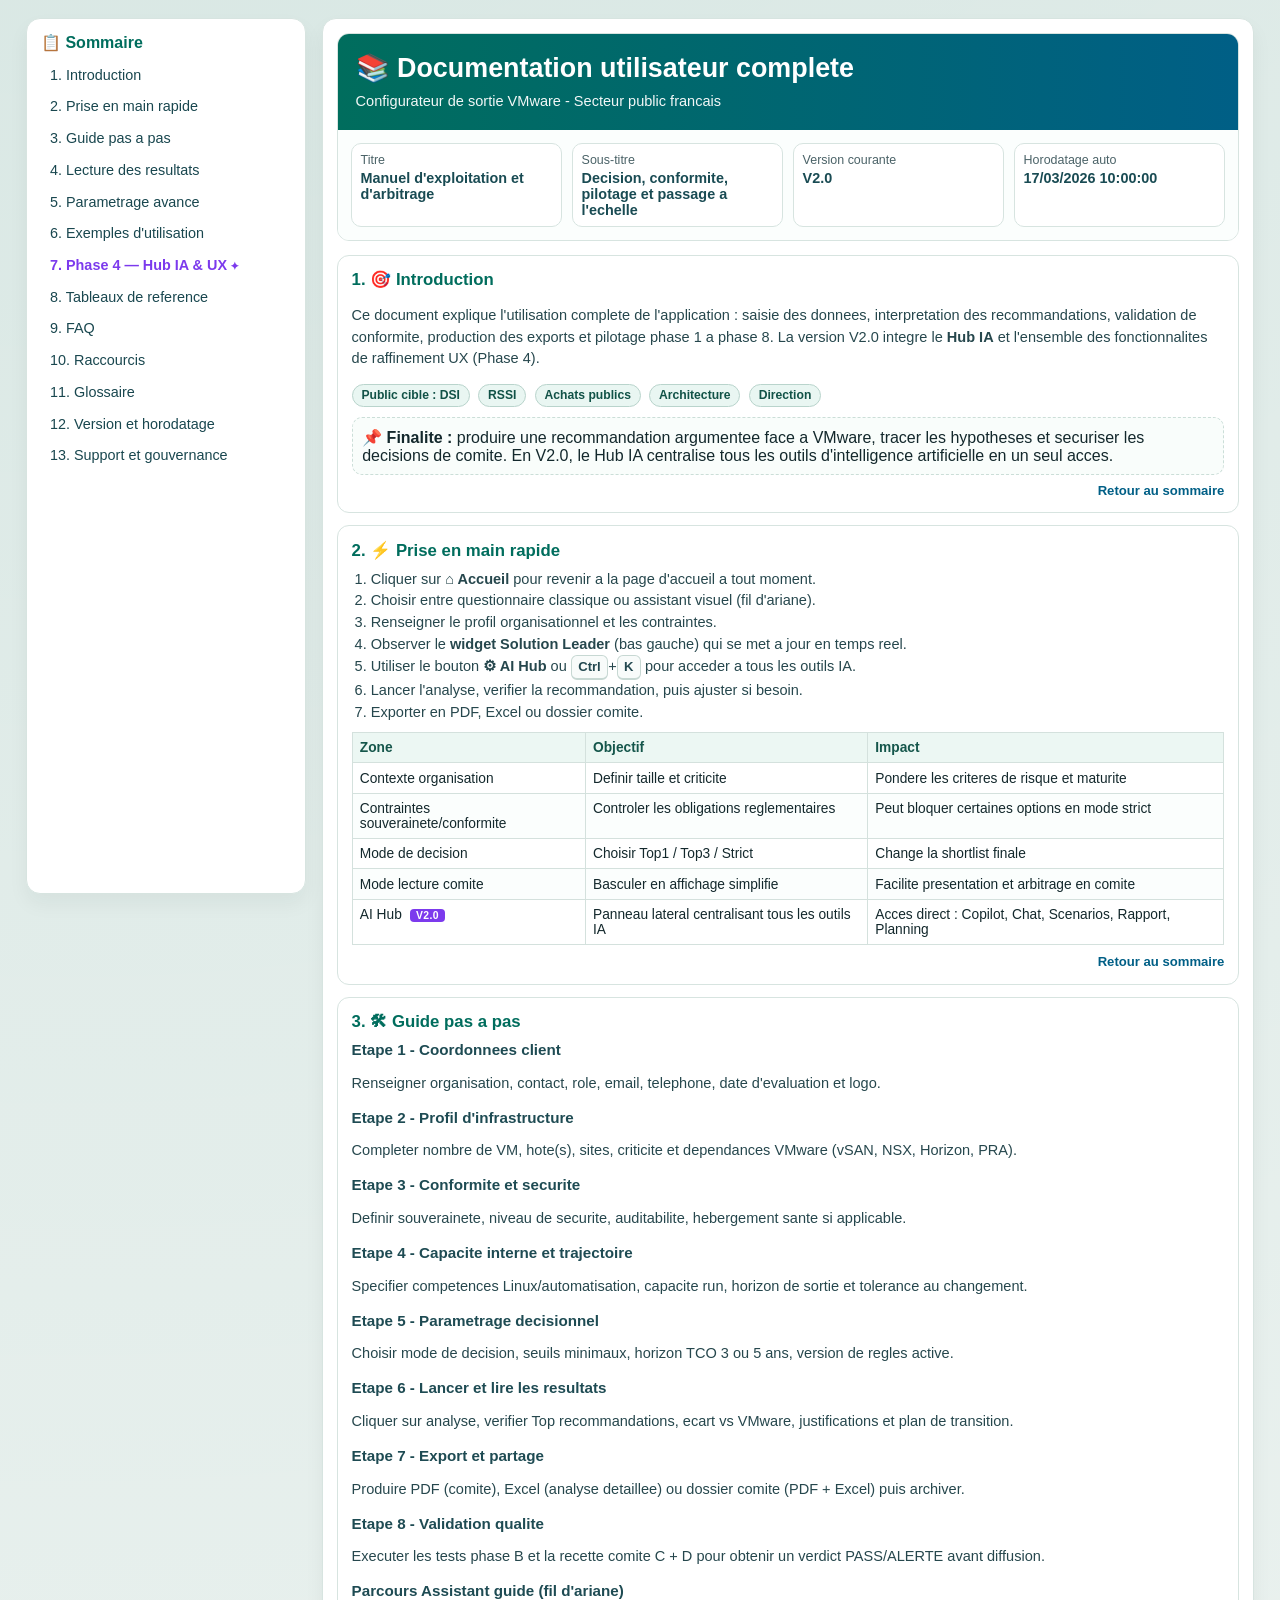
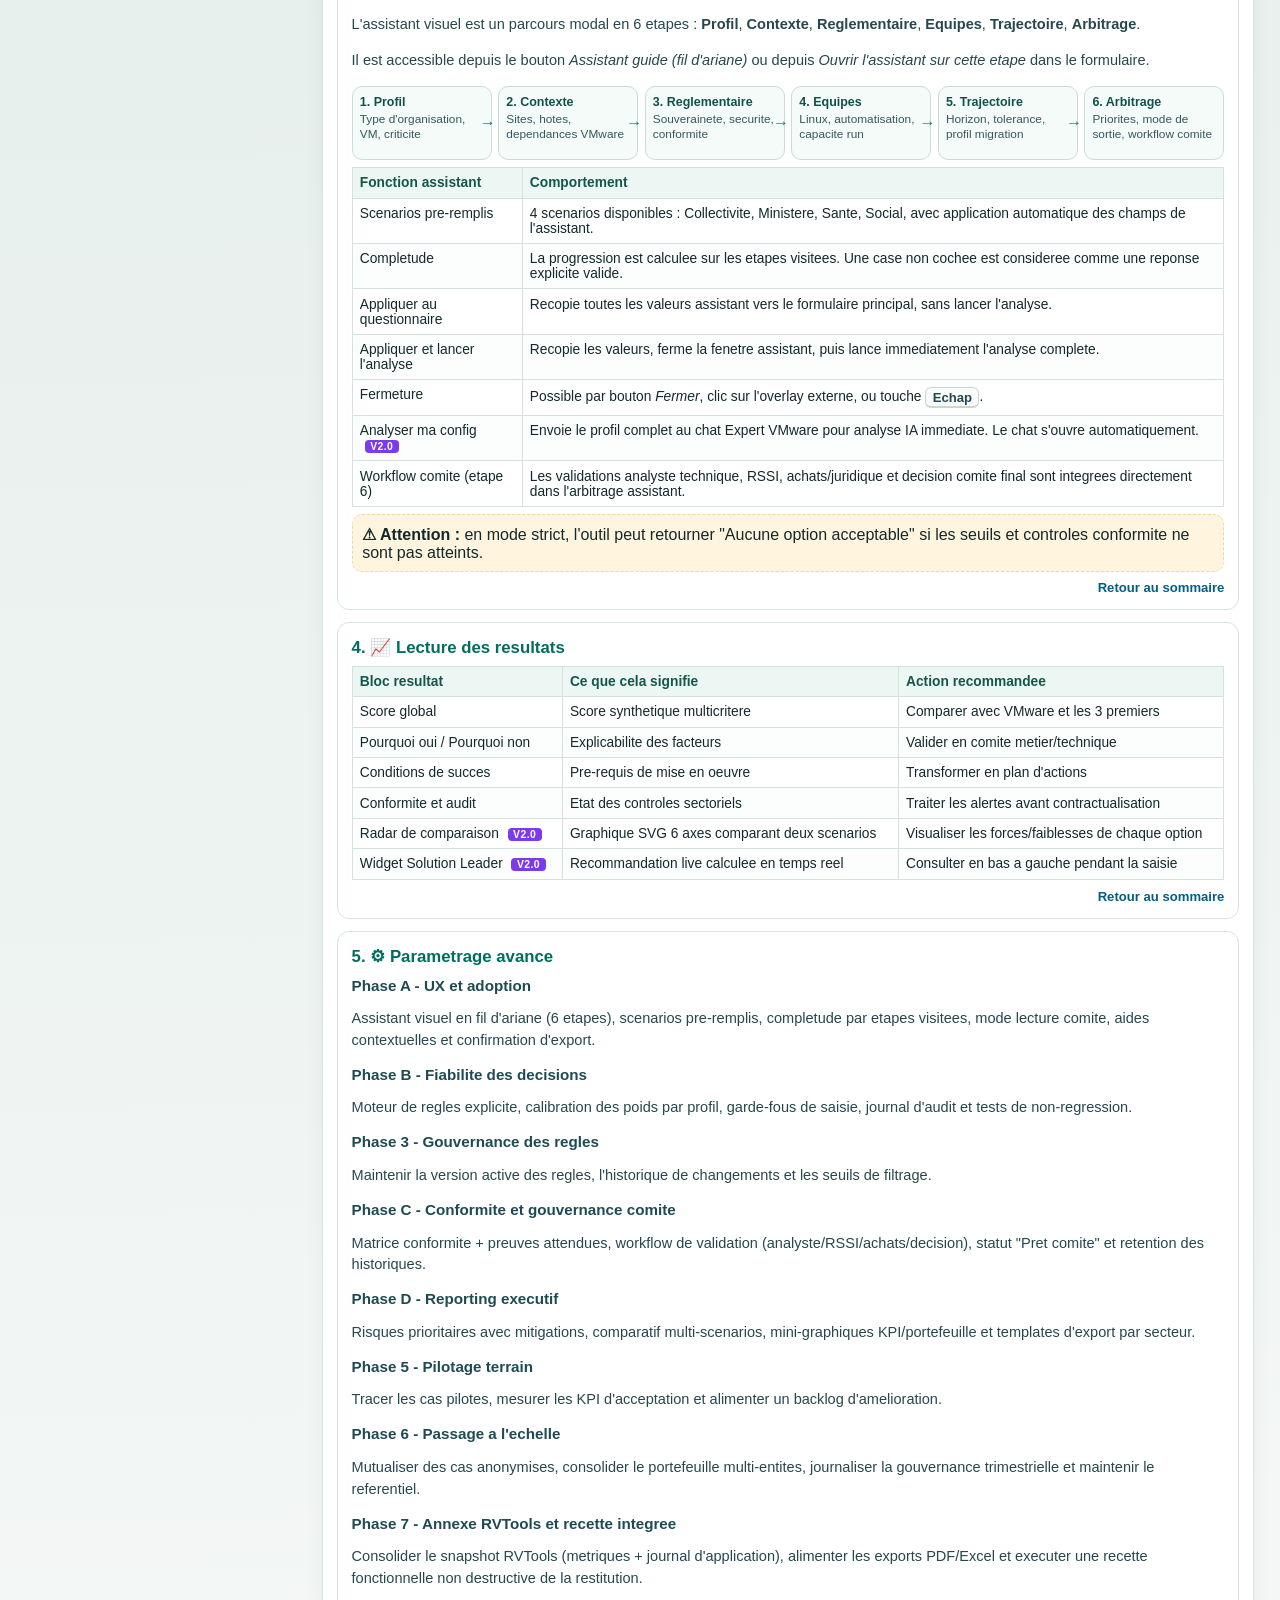
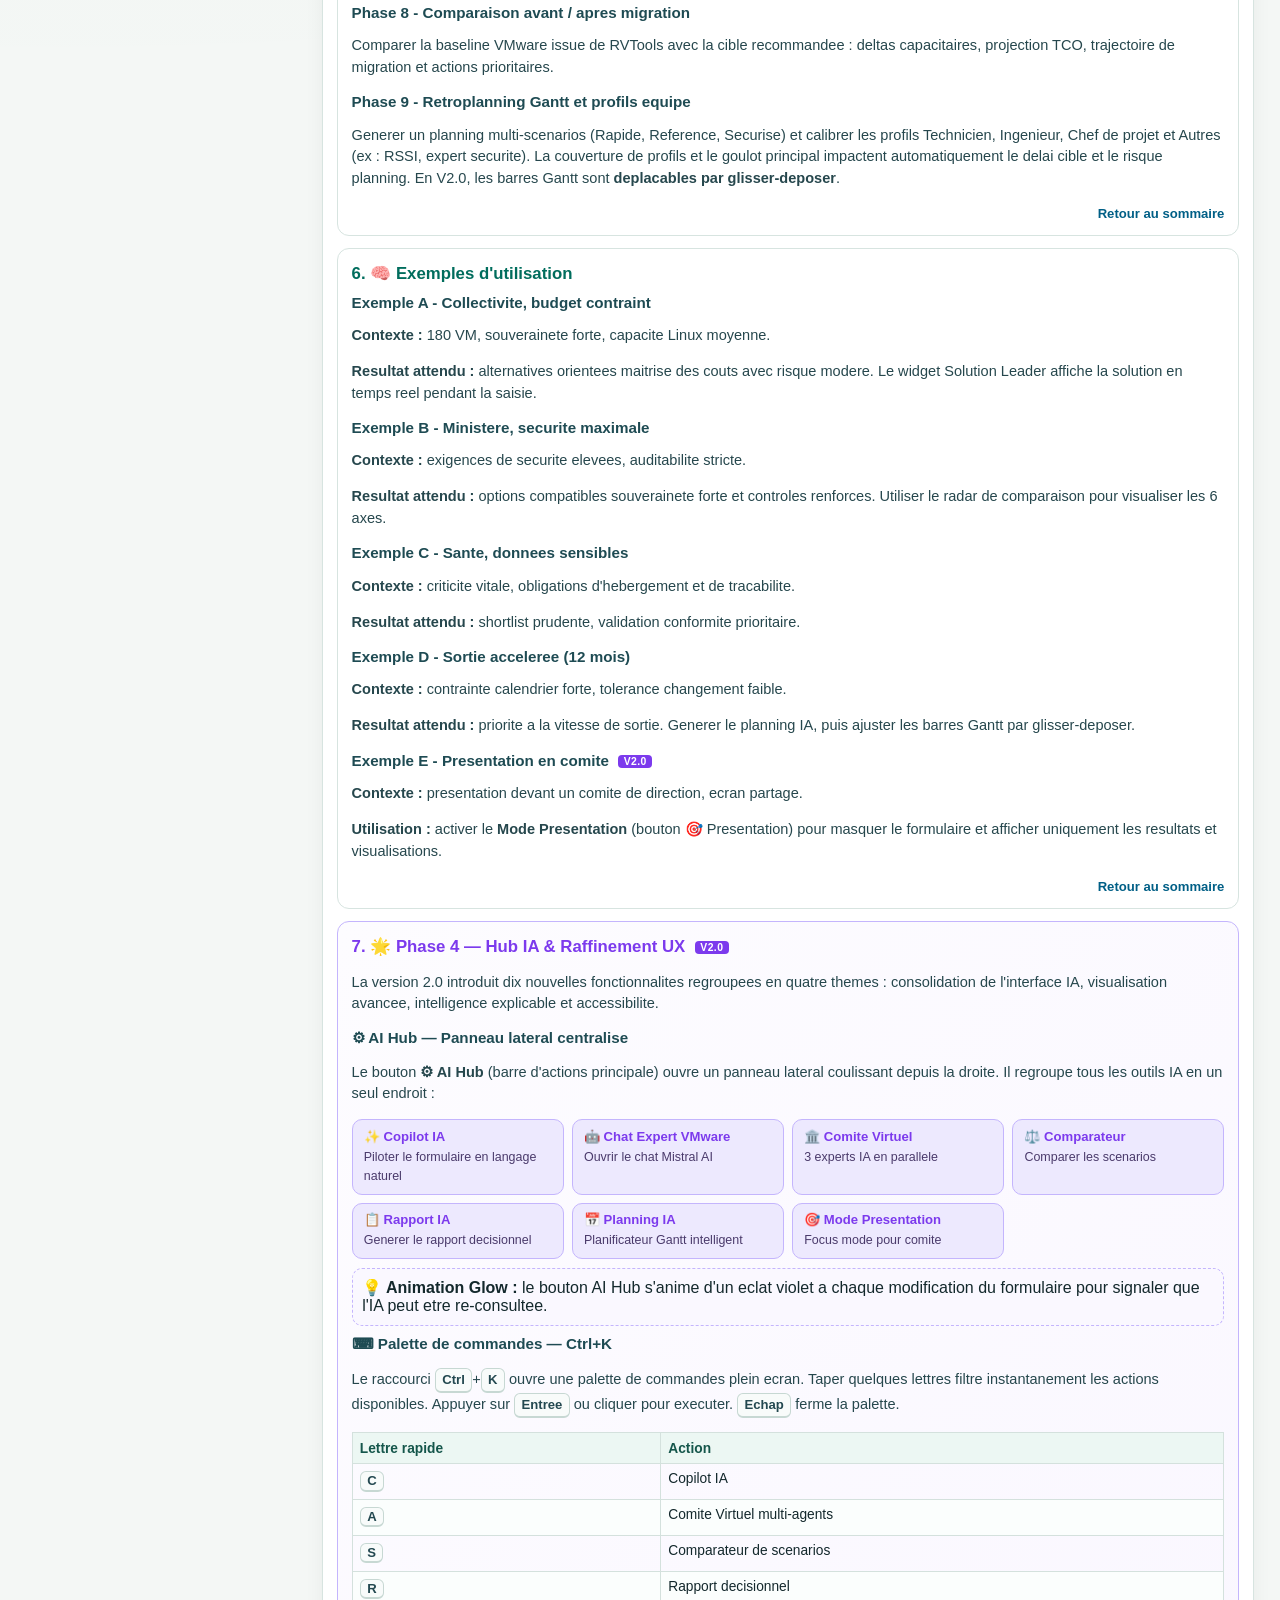
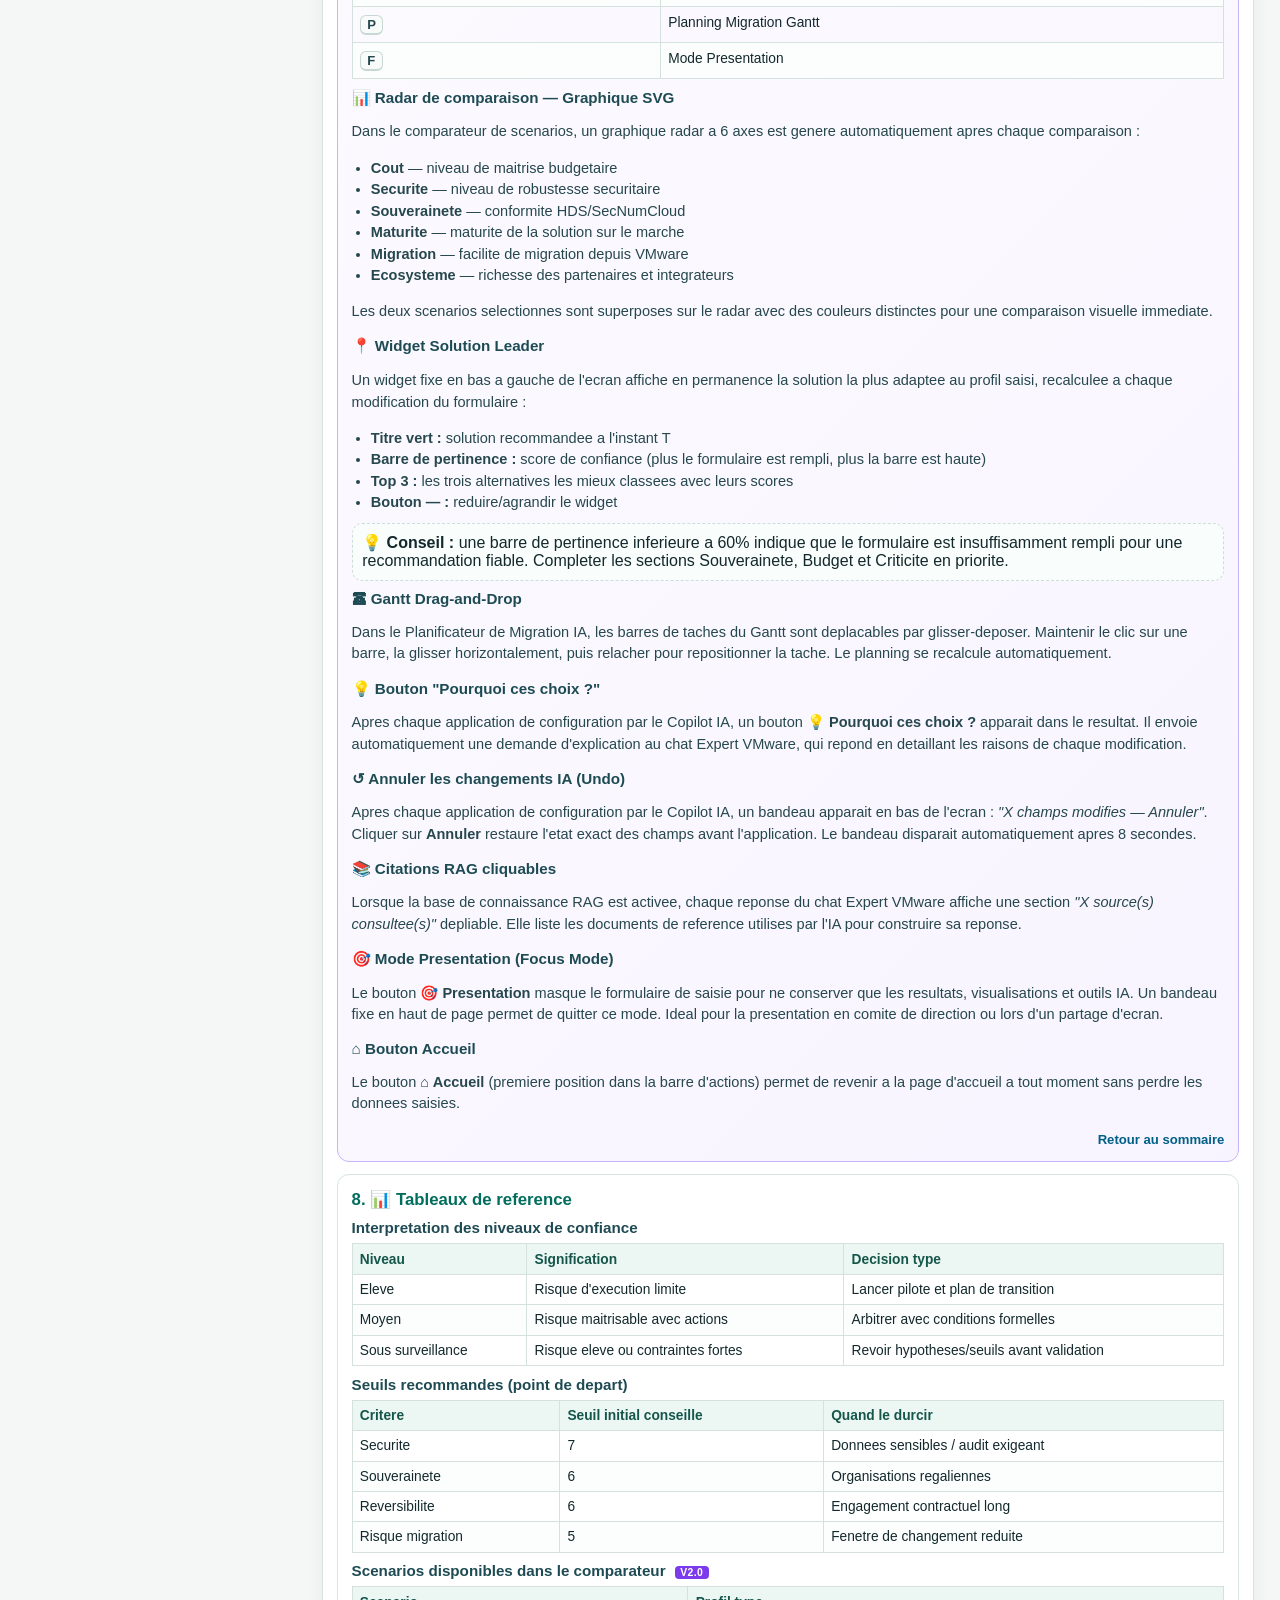
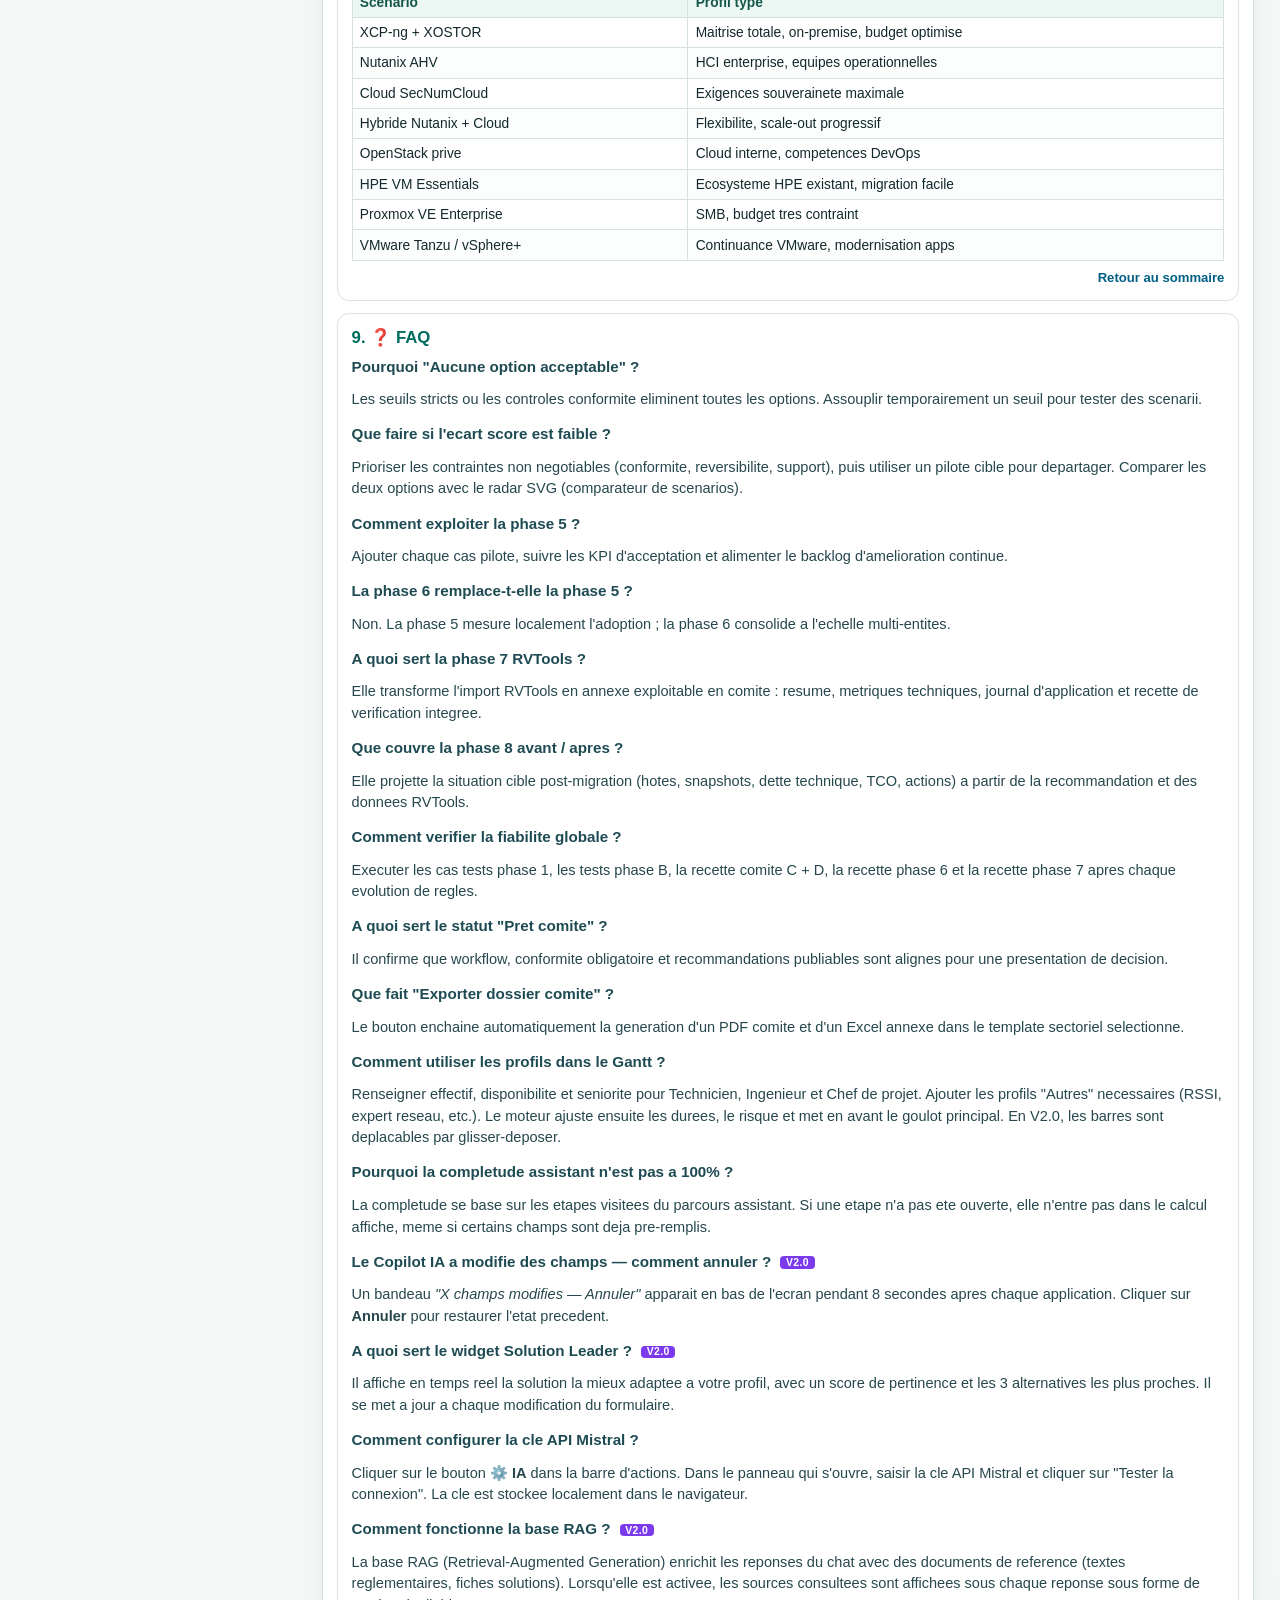
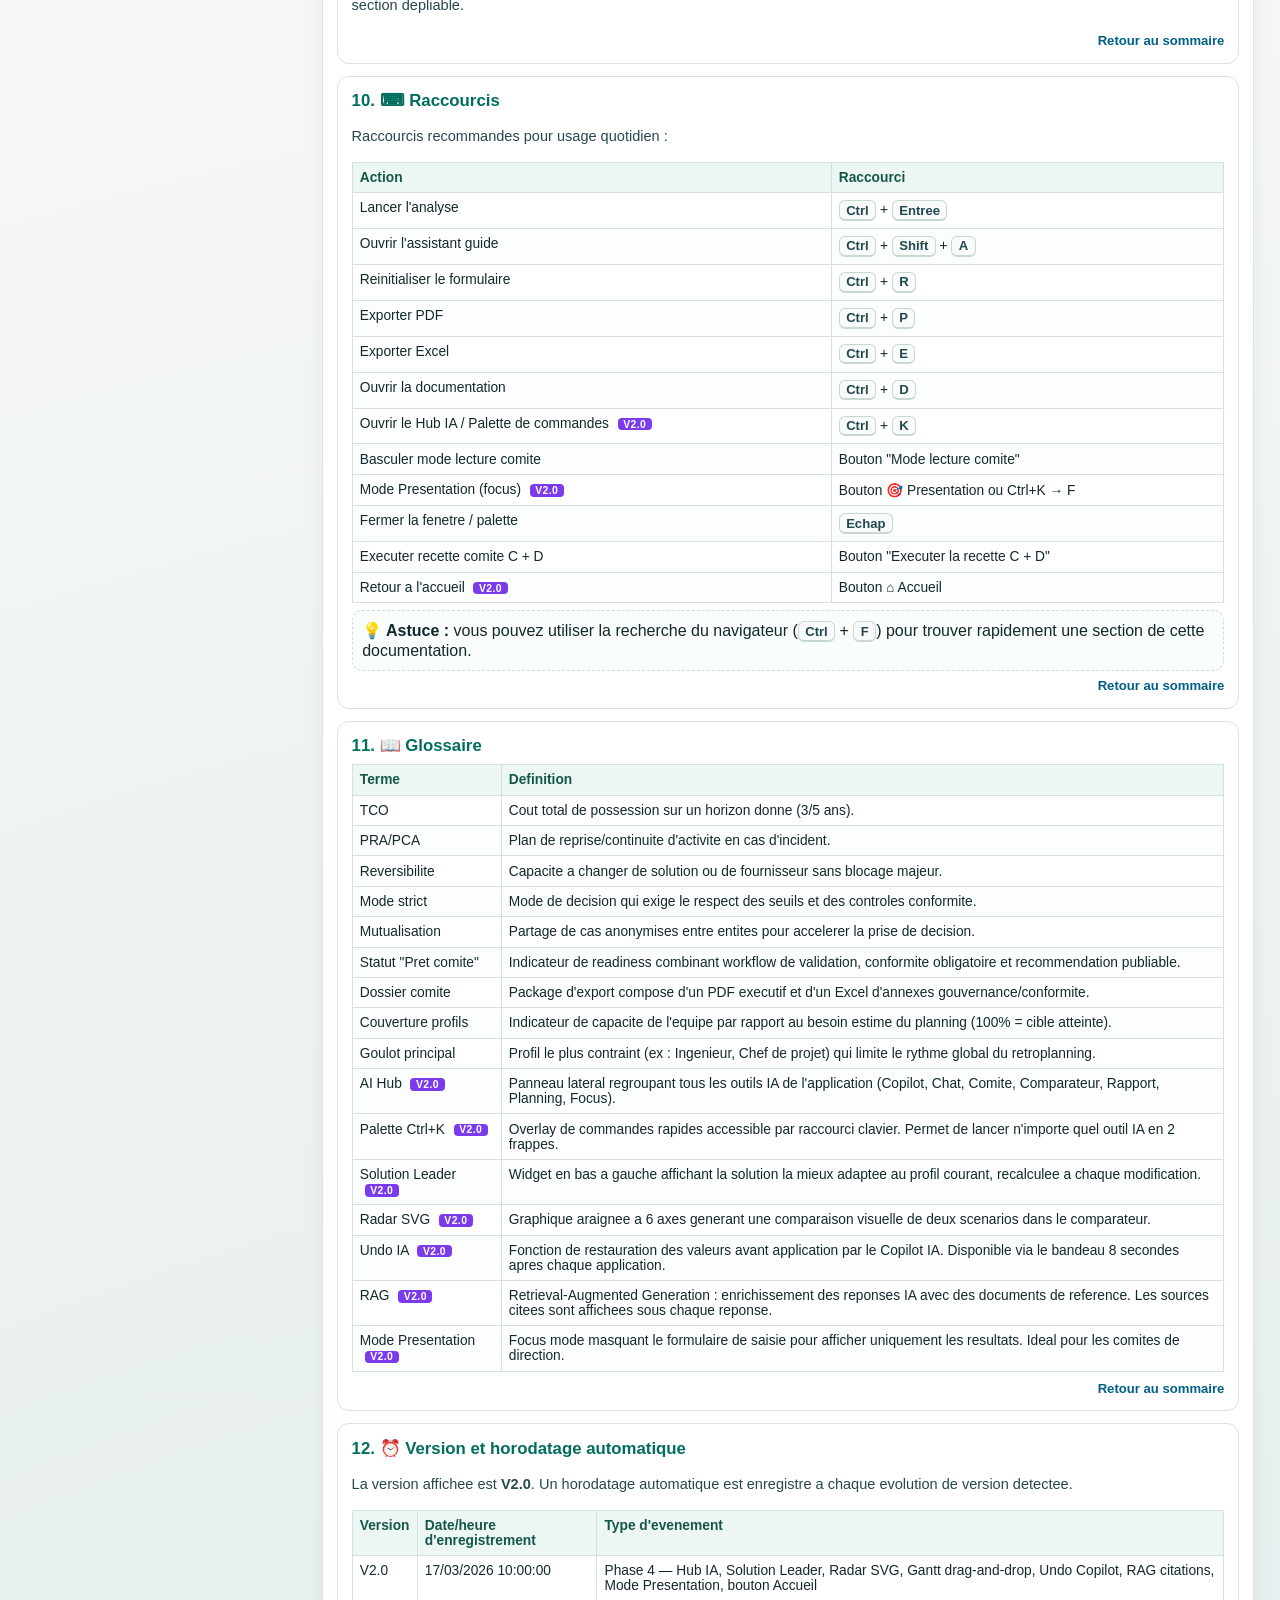
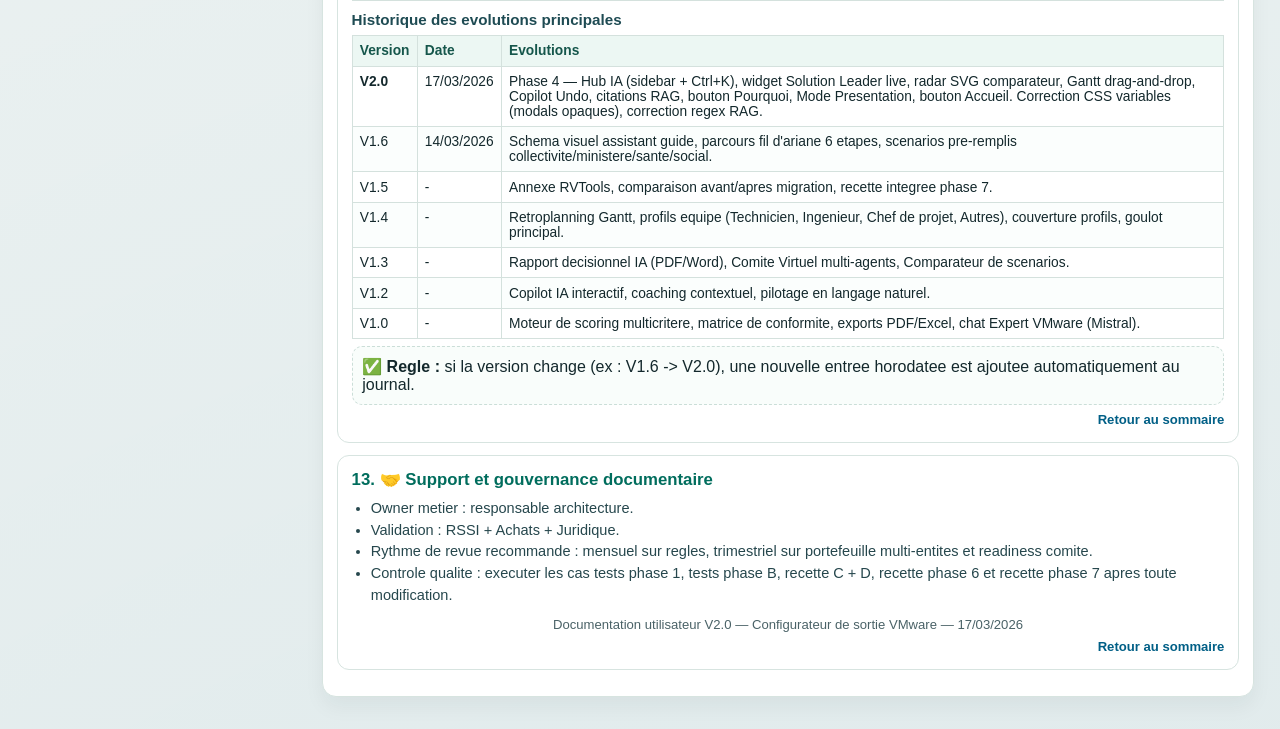
==== commit b80ee6a0: "feat: Phase 5 expert mode + collapse phases + barre chronologique - Mode Expert : gating CSS body.ex" ====
--- a/documentation-utilisateur.html
+++ b/documentation-utilisateur.html
@@ -15,6 +15,8 @@
       --brand2: #005f86;
       --accent: #e9f6f2;
       --warn: #fff5de;
+      --purple: #7c3aed;
+      --purple-light: #ede9fe;
     }
 
     * {
@@ -80,6 +82,16 @@
       border-color: #cde3db;
     }
 
+    .toc a.new {
+      color: var(--purple);
+      font-weight: 700;
+    }
+
+    .toc a.new::after {
+      content: " ✦";
+      font-size: 0.7rem;
+    }
+
     .content {
       padding: 0.9rem;
     }
@@ -143,10 +155,19 @@
       margin-bottom: 0.75rem;
     }
 
+    section.new-section {
+      border-color: #c4b5fd;
+      background: linear-gradient(135deg, #fdfcff 0%, #f8f4ff 100%);
+    }
+
     section h2 {
       margin: 0 0 0.5rem;
       color: var(--brand);
       font-size: 1.05rem;
+    }
+
+    section.new-section h2 {
+      color: var(--purple);
     }
 
     h3 {
@@ -181,12 +202,23 @@
       font-weight: 700;
     }
 
+    .chip.new {
+      border-color: #c4b5fd;
+      background: var(--purple-light);
+      color: var(--purple);
+    }
+
     .note {
       border: 1px dashed #cbded8;
       background: #f9fdfb;
       border-radius: 10px;
       padding: 0.6rem;
       margin-top: 0.4rem;
+    }
+
+    .note.purple {
+      border-color: #c4b5fd;
+      background: #faf8ff;
     }
 
     table {
@@ -273,6 +305,33 @@
       z-index: 2;
     }
 
+    .hub-grid {
+      display: grid;
+      grid-template-columns: repeat(auto-fit, minmax(200px, 1fr));
+      gap: 0.5rem;
+      margin: 0.55rem 0;
+    }
+
+    .hub-item {
+      border: 1px solid #c4b5fd;
+      background: var(--purple-light);
+      border-radius: 10px;
+      padding: 0.55rem 0.7rem;
+    }
+
+    .hub-item strong {
+      display: block;
+      color: var(--purple);
+      font-size: 0.82rem;
+      margin-bottom: 0.18rem;
+    }
+
+    .hub-item span {
+      color: #4a3a6b;
+      font-size: 0.78rem;
+      line-height: 1.35;
+    }
+
     .toplink {
       text-align: right;
       margin-top: 0.35rem;
@@ -292,6 +351,19 @@
       margin-top: 0.65rem;
     }
 
+    .badge-new {
+      display: inline-block;
+      background: var(--purple);
+      color: #fff;
+      font-size: 0.65rem;
+      font-weight: 800;
+      border-radius: 4px;
+      padding: 0.05rem 0.35rem;
+      margin-left: 0.3rem;
+      vertical-align: middle;
+      letter-spacing: 0.04em;
+    }
+
     @media (max-width: 1080px) {
       .layout {
         grid-template-columns: 1fr;
@@ -322,6 +394,10 @@
 
       .assistant-flow {
         grid-template-columns: repeat(2, minmax(0, 1fr));
+      }
+
+      .hub-grid {
+        grid-template-columns: 1fr;
       }
     }
   </style>
@@ -336,12 +412,13 @@
       <a href="#ch4">4. Lecture des resultats</a>
       <a href="#ch5">5. Parametrage avance</a>
       <a href="#ch6">6. Exemples d'utilisation</a>
-      <a href="#ch7">7. Tableaux de reference</a>
-      <a href="#ch8">8. FAQ</a>
-      <a href="#ch9">9. Raccourcis</a>
-      <a href="#ch10">10. Glossaire</a>
-      <a href="#ch11">11. Version et horodatage</a>
-      <a href="#ch12">12. Support et gouvernance</a>
+      <a href="#ch_phase4" class="new">7. Phase 4 — Hub IA &amp; UX</a>
+      <a href="#ch7">8. Tableaux de reference</a>
+      <a href="#ch8">9. FAQ</a>
+      <a href="#ch9">10. Raccourcis</a>
+      <a href="#ch10">11. Glossaire</a>
+      <a href="#ch11">12. Version et horodatage</a>
+      <a href="#ch12">13. Support et gouvernance</a>
     </aside>
 
     <main class="panel content">
@@ -361,7 +438,7 @@
           </div>
           <div class="meta-box">
             <div class="meta-label">Version courante</div>
-            <div class="meta-value" id="docVersion">V1.6</div>
+            <div class="meta-value" id="docVersion">V2.0</div>
           </div>
           <div class="meta-box">
             <div class="meta-label">Horodatage auto</div>
@@ -372,16 +449,16 @@
 
       <section id="ch1">
         <h2>1. &#127919; Introduction</h2>
-        <p>Ce document explique l'utilisation complete de l'application: saisie des donnees, interpretation des recommandations, validation de conformite, production des exports et pilotage phase 1 a phase 8.</p>
+        <p>Ce document explique l'utilisation complete de l'application : saisie des donnees, interpretation des recommandations, validation de conformite, production des exports et pilotage phase 1 a phase 8. La version V2.0 integre le <strong>Hub IA</strong> et l'ensemble des fonctionnalites de raffinement UX (Phase 4).</p>
         <div>
-          <span class="chip">Public cible: DSI</span>
+          <span class="chip">Public cible : DSI</span>
           <span class="chip">RSSI</span>
           <span class="chip">Achats publics</span>
           <span class="chip">Architecture</span>
           <span class="chip">Direction</span>
         </div>
         <div class="note">
-          <strong>&#128204; Finalite:</strong> produire une recommandation argumentee face a VMware, tracer les hypotheses et securiser les decisions de comite.
+          <strong>&#128204; Finalite :</strong> produire une recommandation argumentee face a VMware, tracer les hypotheses et securiser les decisions de comite. En V2.0, le Hub IA centralise tous les outils d'intelligence artificielle en un seul acces.
         </div>
         <div class="toplink"><a href="#top">Retour au sommaire</a></div>
       </section>
@@ -389,12 +466,12 @@
       <section id="ch2">
         <h2>2. &#9889; Prise en main rapide</h2>
         <ol>
+          <li>Cliquer sur <strong>&#8962; Accueil</strong> pour revenir a la page d'accueil a tout moment.</li>
           <li>Choisir entre questionnaire classique ou assistant visuel (fil d'ariane).</li>
           <li>Renseigner le profil organisationnel et les contraintes.</li>
-          <li>Lancer l'analyse.</li>
-          <li>Generer un retroplanning Gantt puis ajuster les profils (Technicien, Ingenieur, Chef de projet, Autres).</li>
-          <li>Verifier la recommandation, les justifications et les vigilances.</li>
-          <li>Ajuster les seuils si necessaire et verifier le statut "Pret comite".</li>
+          <li>Observer le <strong>widget Solution Leader</strong> (bas gauche) qui se met a jour en temps reel.</li>
+          <li>Utiliser le bouton <strong>&#9881; AI Hub</strong> ou <span class="kdb">Ctrl</span>+<span class="kdb">K</span> pour acceder a tous les outils IA.</li>
+          <li>Lancer l'analyse, verifier la recommandation, puis ajuster si besoin.</li>
           <li>Exporter en PDF, Excel ou dossier comite.</li>
         </ol>
         <table>
@@ -425,6 +502,11 @@
               <td>Mode lecture comite</td>
               <td>Basculer en affichage simplifie</td>
               <td>Facilite presentation et arbitrage en comite</td>
+            </tr>
+            <tr>
+              <td>AI Hub <span class="badge-new">V2.0</span></td>
+              <td>Panneau lateral centralisant tous les outils IA</td>
+              <td>Acces direct : Copilot, Chat, Scenarios, Rapport, Planning</td>
             </tr>
           </tbody>
         </table>
@@ -450,7 +532,7 @@
         <h3>Etape 8 - Validation qualite</h3>
         <p>Executer les tests phase B et la recette comite C + D pour obtenir un verdict PASS/ALERTE avant diffusion.</p>
         <h3>Parcours Assistant guide (fil d'ariane)</h3>
-        <p>L'assistant visuel est un parcours modal en 6 etapes: <strong>Profil</strong>, <strong>Contexte</strong>, <strong>Reglementaire</strong>, <strong>Equipes</strong>, <strong>Trajectoire</strong>, <strong>Arbitrage</strong>.</p>
+        <p>L'assistant visuel est un parcours modal en 6 etapes : <strong>Profil</strong>, <strong>Contexte</strong>, <strong>Reglementaire</strong>, <strong>Equipes</strong>, <strong>Trajectoire</strong>, <strong>Arbitrage</strong>.</p>
         <p>Il est accessible depuis le bouton <em>Assistant guide (fil d'ariane)</em> ou depuis <em>Ouvrir l'assistant sur cette etape</em> dans le formulaire.</p>
         <div class="assistant-flow" aria-label="Schema des etapes de l'assistant guide">
           <div class="assistant-flow-step"><strong>1. Profil</strong><span>Type d'organisation, VM, criticite</span></div>
@@ -470,7 +552,7 @@
           <tbody>
             <tr>
               <td>Scenarios pre-remplis</td>
-              <td>4 scenarios disponibles: Collectivite, Ministere, Sante, Social, avec application automatique des champs de l'assistant.</td>
+              <td>4 scenarios disponibles : Collectivite, Ministere, Sante, Social, avec application automatique des champs de l'assistant.</td>
             </tr>
             <tr>
               <td>Completude</td>
@@ -487,6 +569,10 @@
             <tr>
               <td>Fermeture</td>
               <td>Possible par bouton <em>Fermer</em>, clic sur l'overlay externe, ou touche <span class="kdb">Echap</span>.</td>
+            </tr>
+            <tr>
+              <td>Analyser ma config <span class="badge-new">V2.0</span></td>
+              <td>Envoie le profil complet au chat Expert VMware pour analyse IA immediate. Le chat s'ouvre automatiquement.</td>
             </tr>
             <tr>
               <td>Workflow comite (etape 6)</td>
@@ -495,7 +581,7 @@
           </tbody>
         </table>
         <div class="note warn">
-          <strong>&#9888; Attention:</strong> en mode strict, l'outil peut retourner "Aucune option acceptable" si les seuils et controles conformite ne sont pas atteints.
+          <strong>&#9888; Attention :</strong> en mode strict, l'outil peut retourner "Aucune option acceptable" si les seuils et controles conformite ne sont pas atteints.
         </div>
         <div class="toplink"><a href="#top">Retour au sommaire</a></div>
       </section>
@@ -530,6 +616,16 @@
               <td>Conformite et audit</td>
               <td>Etat des controles sectoriels</td>
               <td>Traiter les alertes avant contractualisation</td>
+            </tr>
+            <tr>
+              <td>Radar de comparaison <span class="badge-new">V2.0</span></td>
+              <td>Graphique SVG 6 axes comparant deux scenarios</td>
+              <td>Visualiser les forces/faiblesses de chaque option</td>
+            </tr>
+            <tr>
+              <td>Widget Solution Leader <span class="badge-new">V2.0</span></td>
+              <td>Recommandation live calculee en temps reel</td>
+              <td>Consulter en bas a gauche pendant la saisie</td>
             </tr>
           </tbody>
         </table>
@@ -555,34 +651,117 @@
         <h3>Phase 7 - Annexe RVTools et recette integree</h3>
         <p>Consolider le snapshot RVTools (metriques + journal d'application), alimenter les exports PDF/Excel et executer une recette fonctionnelle non destructive de la restitution.</p>
         <h3>Phase 8 - Comparaison avant / apres migration</h3>
-        <p>Comparer la baseline VMware issue de RVTools avec la cible recommandee: deltas capacitaires, projection TCO, trajectoire de migration et actions prioritaires.</p>
+        <p>Comparer la baseline VMware issue de RVTools avec la cible recommandee : deltas capacitaires, projection TCO, trajectoire de migration et actions prioritaires.</p>
         <h3>Phase 9 - Retroplanning Gantt et profils equipe</h3>
-        <p>Generer un planning multi-scenarios (Rapide, Reference, Securise) et calibrer les profils Technicien, Ingenieur, Chef de projet et Autres (ex: RSSI, expert securite). La couverture de profils et le goulot principal impactent automatiquement le delai cible et le risque planning.</p>
+        <p>Generer un planning multi-scenarios (Rapide, Reference, Securise) et calibrer les profils Technicien, Ingenieur, Chef de projet et Autres (ex : RSSI, expert securite). La couverture de profils et le goulot principal impactent automatiquement le delai cible et le risque planning. En V2.0, les barres Gantt sont <strong>deplacables par glisser-deposer</strong>.</p>
         <div class="toplink"><a href="#top">Retour au sommaire</a></div>
       </section>
 
       <section id="ch6">
         <h2>6. &#129504; Exemples d'utilisation</h2>
         <h3>Exemple A - Collectivite, budget contraint</h3>
-        <p><strong>Contexte:</strong> 180 VM, souverainete forte, capacite Linux moyenne.</p>
-        <p><strong>Resultat attendu:</strong> alternatives orientees maitrise des couts avec risque modere.</p>
+        <p><strong>Contexte :</strong> 180 VM, souverainete forte, capacite Linux moyenne.</p>
+        <p><strong>Resultat attendu :</strong> alternatives orientees maitrise des couts avec risque modere. Le widget Solution Leader affiche la solution en temps reel pendant la saisie.</p>
 
         <h3>Exemple B - Ministere, securite maximale</h3>
-        <p><strong>Contexte:</strong> exigences de securite elevees, auditabilite stricte.</p>
-        <p><strong>Resultat attendu:</strong> options compatibles souverainete forte et controles renforces.</p>
+        <p><strong>Contexte :</strong> exigences de securite elevees, auditabilite stricte.</p>
+        <p><strong>Resultat attendu :</strong> options compatibles souverainete forte et controles renforces. Utiliser le radar de comparaison pour visualiser les 6 axes.</p>
 
         <h3>Exemple C - Sante, donnees sensibles</h3>
-        <p><strong>Contexte:</strong> criticite vitale, obligations d'hebergement et de tracabilite.</p>
-        <p><strong>Resultat attendu:</strong> shortlist prudente, validation conformite prioritaire.</p>
+        <p><strong>Contexte :</strong> criticite vitale, obligations d'hebergement et de tracabilite.</p>
+        <p><strong>Resultat attendu :</strong> shortlist prudente, validation conformite prioritaire.</p>
 
         <h3>Exemple D - Sortie acceleree (12 mois)</h3>
-        <p><strong>Contexte:</strong> contrainte calendrier forte, tolerance changement faible.</p>
-        <p><strong>Resultat attendu:</strong> priorite a la vitesse de sortie et a la faisabilite operationnelle.</p>
+        <p><strong>Contexte :</strong> contrainte calendrier forte, tolerance changement faible.</p>
+        <p><strong>Resultat attendu :</strong> priorite a la vitesse de sortie. Generer le planning IA, puis ajuster les barres Gantt par glisser-deposer.</p>
+
+        <h3>Exemple E - Presentation en comite <span class="badge-new">V2.0</span></h3>
+        <p><strong>Contexte :</strong> presentation devant un comite de direction, ecran partage.</p>
+        <p><strong>Utilisation :</strong> activer le <strong>Mode Presentation</strong> (bouton &#127919; Presentation) pour masquer le formulaire et afficher uniquement les resultats et visualisations.</p>
+        <div class="toplink"><a href="#top">Retour au sommaire</a></div>
+      </section>
+
+      <!-- ======================== PHASE 4 — SECTION NOUVELLE ======================== -->
+      <section id="ch_phase4" class="new-section">
+        <h2>7. &#127775; Phase 4 — Hub IA &amp; Raffinement UX <span class="badge-new">V2.0</span></h2>
+        <p>La version 2.0 introduit dix nouvelles fonctionnalites regroupees en quatre themes : consolidation de l'interface IA, visualisation avancee, intelligence explicable et accessibilite.</p>
+
+        <h3>&#9881; AI Hub — Panneau lateral centralise</h3>
+        <p>Le bouton <strong>&#9881; AI Hub</strong> (barre d'actions principale) ouvre un panneau lateral coulissant depuis la droite. Il regroupe tous les outils IA en un seul endroit :</p>
+        <div class="hub-grid">
+          <div class="hub-item"><strong>&#10024; Copilot IA</strong><span>Piloter le formulaire en langage naturel</span></div>
+          <div class="hub-item"><strong>&#129302; Chat Expert VMware</strong><span>Ouvrir le chat Mistral AI</span></div>
+          <div class="hub-item"><strong>&#127963;&#65039; Comite Virtuel</strong><span>3 experts IA en parallele</span></div>
+          <div class="hub-item"><strong>&#9878;&#65039; Comparateur</strong><span>Comparer les scenarios</span></div>
+          <div class="hub-item"><strong>&#128203; Rapport IA</strong><span>Generer le rapport decisionnel</span></div>
+          <div class="hub-item"><strong>&#128197; Planning IA</strong><span>Planificateur Gantt intelligent</span></div>
+          <div class="hub-item"><strong>&#127919; Mode Presentation</strong><span>Focus mode pour comite</span></div>
+        </div>
+        <div class="note purple">
+          <strong>&#128161; Animation Glow :</strong> le bouton AI Hub s'anime d'un eclat violet a chaque modification du formulaire pour signaler que l'IA peut etre re-consultee.
+        </div>
+
+        <h3>&#9000; Palette de commandes — Ctrl+K</h3>
+        <p>Le raccourci <span class="kdb">Ctrl</span>+<span class="kdb">K</span> ouvre une palette de commandes plein ecran. Taper quelques lettres filtre instantanement les actions disponibles. Appuyer sur <span class="kdb">Entree</span> ou cliquer pour executer. <span class="kdb">Echap</span> ferme la palette.</p>
+        <table>
+          <thead><tr><th>Lettre rapide</th><th>Action</th></tr></thead>
+          <tbody>
+            <tr><td><span class="kdb">C</span></td><td>Copilot IA</td></tr>
+            <tr><td><span class="kdb">A</span></td><td>Comite Virtuel multi-agents</td></tr>
+            <tr><td><span class="kdb">S</span></td><td>Comparateur de scenarios</td></tr>
+            <tr><td><span class="kdb">R</span></td><td>Rapport decisionnel</td></tr>
+            <tr><td><span class="kdb">P</span></td><td>Planning Migration Gantt</td></tr>
+            <tr><td><span class="kdb">F</span></td><td>Mode Presentation</td></tr>
+          </tbody>
+        </table>
+
+        <h3>&#128202; Radar de comparaison — Graphique SVG</h3>
+        <p>Dans le comparateur de scenarios, un graphique radar a 6 axes est genere automatiquement apres chaque comparaison :</p>
+        <ul>
+          <li><strong>Cout</strong> — niveau de maitrise budgetaire</li>
+          <li><strong>Securite</strong> — niveau de robustesse securitaire</li>
+          <li><strong>Souverainete</strong> — conformite HDS/SecNumCloud</li>
+          <li><strong>Maturite</strong> — maturite de la solution sur le marche</li>
+          <li><strong>Migration</strong> — facilite de migration depuis VMware</li>
+          <li><strong>Ecosysteme</strong> — richesse des partenaires et integrateurs</li>
+        </ul>
+        <p>Les deux scenarios selectionnes sont superposes sur le radar avec des couleurs distinctes pour une comparaison visuelle immediate.</p>
+
+        <h3>&#128205; Widget Solution Leader</h3>
+        <p>Un widget fixe en bas a gauche de l'ecran affiche en permanence la solution la plus adaptee au profil saisi, recalculee a chaque modification du formulaire :</p>
+        <ul>
+          <li><strong>Titre vert :</strong> solution recommandee a l'instant T</li>
+          <li><strong>Barre de pertinence :</strong> score de confiance (plus le formulaire est rempli, plus la barre est haute)</li>
+          <li><strong>Top 3 :</strong> les trois alternatives les mieux classees avec leurs scores</li>
+          <li><strong>Bouton — :</strong> reduire/agrandir le widget</li>
+        </ul>
+        <div class="note">
+          <strong>&#128161; Conseil :</strong> une barre de pertinence inferieure a 60% indique que le formulaire est insuffisamment rempli pour une recommandation fiable. Completer les sections Souverainete, Budget et Criticite en priorite.
+        </div>
+
+        <h3>&#128383;&#65039; Gantt Drag-and-Drop</h3>
+        <p>Dans le Planificateur de Migration IA, les barres de taches du Gantt sont deplacables par glisser-deposer. Maintenir le clic sur une barre, la glisser horizontalement, puis relacher pour repositionner la tache. Le planning se recalcule automatiquement.</p>
+
+        <h3>&#128161; Bouton "Pourquoi ces choix ?"</h3>
+        <p>Apres chaque application de configuration par le Copilot IA, un bouton <strong>&#128161; Pourquoi ces choix ?</strong> apparait dans le resultat. Il envoie automatiquement une demande d'explication au chat Expert VMware, qui repond en detaillant les raisons de chaque modification.</p>
+
+        <h3>&#8634; Annuler les changements IA (Undo)</h3>
+        <p>Apres chaque application de configuration par le Copilot IA, un bandeau apparait en bas de l'ecran : <em>"X champs modifies — Annuler"</em>. Cliquer sur <strong>Annuler</strong> restaure l'etat exact des champs avant l'application. Le bandeau disparait automatiquement apres 8 secondes.</p>
+
+        <h3>&#128218; Citations RAG cliquables</h3>
+        <p>Lorsque la base de connaissance RAG est activee, chaque reponse du chat Expert VMware affiche une section <em>"X source(s) consultee(s)"</em> depliable. Elle liste les documents de reference utilises par l'IA pour construire sa reponse.</p>
+
+        <h3>&#127919; Mode Presentation (Focus Mode)</h3>
+        <p>Le bouton <strong>&#127919; Presentation</strong> masque le formulaire de saisie pour ne conserver que les resultats, visualisations et outils IA. Un bandeau fixe en haut de page permet de quitter ce mode. Ideal pour la presentation en comite de direction ou lors d'un partage d'ecran.</p>
+
+        <h3>&#8962; Bouton Accueil</h3>
+        <p>Le bouton <strong>&#8962; Accueil</strong> (premiere position dans la barre d'actions) permet de revenir a la page d'accueil a tout moment sans perdre les donnees saisies.</p>
+
         <div class="toplink"><a href="#top">Retour au sommaire</a></div>
       </section>
 
       <section id="ch7">
-        <h2>7. &#128202; Tableaux de reference</h2>
+        <h2>8. &#128202; Tableaux de reference</h2>
         <h3>Interpretation des niveaux de confiance</h3>
         <table>
           <thead>
@@ -643,21 +822,41 @@
             </tr>
           </tbody>
         </table>
+
+        <h3>Scenarios disponibles dans le comparateur <span class="badge-new">V2.0</span></h3>
+        <table>
+          <thead>
+            <tr>
+              <th>Scenario</th>
+              <th>Profil type</th>
+            </tr>
+          </thead>
+          <tbody>
+            <tr><td>XCP-ng + XOSTOR</td><td>Maitrise totale, on-premise, budget optimise</td></tr>
+            <tr><td>Nutanix AHV</td><td>HCI enterprise, equipes operationnelles</td></tr>
+            <tr><td>Cloud SecNumCloud</td><td>Exigences souverainete maximale</td></tr>
+            <tr><td>Hybride Nutanix + Cloud</td><td>Flexibilite, scale-out progressif</td></tr>
+            <tr><td>OpenStack prive</td><td>Cloud interne, competences DevOps</td></tr>
+            <tr><td>HPE VM Essentials</td><td>Ecosysteme HPE existant, migration facile</td></tr>
+            <tr><td>Proxmox VE Enterprise</td><td>SMB, budget tres contraint</td></tr>
+            <tr><td>VMware Tanzu / vSphere+</td><td>Continuance VMware, modernisation apps</td></tr>
+          </tbody>
+        </table>
         <div class="toplink"><a href="#top">Retour au sommaire</a></div>
       </section>
 
       <section id="ch8">
-        <h2>8. &#10067; FAQ</h2>
+        <h2>9. &#10067; FAQ</h2>
         <h3>Pourquoi "Aucune option acceptable" ?</h3>
         <p>Les seuils stricts ou les controles conformite eliminent toutes les options. Assouplir temporairement un seuil pour tester des scenarii.</p>
         <h3>Que faire si l'ecart score est faible ?</h3>
-        <p>Prioriser les contraintes non negotiables (conformite, reversibilite, support), puis utiliser un pilote cible pour departager.</p>
+        <p>Prioriser les contraintes non negotiables (conformite, reversibilite, support), puis utiliser un pilote cible pour departager. Comparer les deux options avec le radar SVG (comparateur de scenarios).</p>
         <h3>Comment exploiter la phase 5 ?</h3>
         <p>Ajouter chaque cas pilote, suivre les KPI d'acceptation et alimenter le backlog d'amelioration continue.</p>
         <h3>La phase 6 remplace-t-elle la phase 5 ?</h3>
-        <p>Non. La phase 5 mesure localement l'adoption; la phase 6 consolide a l'echelle multi-entites.</p>
+        <p>Non. La phase 5 mesure localement l'adoption ; la phase 6 consolide a l'echelle multi-entites.</p>
         <h3>A quoi sert la phase 7 RVTools ?</h3>
-        <p>Elle transforme l'import RVTools en annexe exploitable en comite: resume, metriques techniques, journal d'application et recette de verification integree.</p>
+        <p>Elle transforme l'import RVTools en annexe exploitable en comite : resume, metriques techniques, journal d'application et recette de verification integree.</p>
         <h3>Que couvre la phase 8 avant / apres ?</h3>
         <p>Elle projette la situation cible post-migration (hotes, snapshots, dette technique, TCO, actions) a partir de la recommandation et des donnees RVTools.</p>
         <h3>Comment verifier la fiabilite globale ?</h3>
@@ -667,15 +866,23 @@
         <h3>Que fait "Exporter dossier comite" ?</h3>
         <p>Le bouton enchaine automatiquement la generation d'un PDF comite et d'un Excel annexe dans le template sectoriel selectionne.</p>
         <h3>Comment utiliser les profils dans le Gantt ?</h3>
-        <p>Renseigner effectif, disponibilite et seniorite pour Technicien, Ingenieur et Chef de projet. Ajouter les profils "Autres" necessaires (RSSI, expert reseau, etc.). Le moteur ajuste ensuite les durees, le risque et met en avant le goulot principal.</p>
+        <p>Renseigner effectif, disponibilite et seniorite pour Technicien, Ingenieur et Chef de projet. Ajouter les profils "Autres" necessaires (RSSI, expert reseau, etc.). Le moteur ajuste ensuite les durees, le risque et met en avant le goulot principal. En V2.0, les barres sont deplacables par glisser-deposer.</p>
         <h3>Pourquoi la completude assistant n'est pas a 100% ?</h3>
         <p>La completude se base sur les etapes visitees du parcours assistant. Si une etape n'a pas ete ouverte, elle n'entre pas dans le calcul affiche, meme si certains champs sont deja pre-remplis.</p>
+        <h3>Le Copilot IA a modifie des champs — comment annuler ? <span class="badge-new">V2.0</span></h3>
+        <p>Un bandeau <em>"X champs modifies — Annuler"</em> apparait en bas de l'ecran pendant 8 secondes apres chaque application. Cliquer sur <strong>Annuler</strong> pour restaurer l'etat precedent.</p>
+        <h3>A quoi sert le widget Solution Leader ? <span class="badge-new">V2.0</span></h3>
+        <p>Il affiche en temps reel la solution la mieux adaptee a votre profil, avec un score de pertinence et les 3 alternatives les plus proches. Il se met a jour a chaque modification du formulaire.</p>
+        <h3>Comment configurer la cle API Mistral ?</h3>
+        <p>Cliquer sur le bouton <strong>&#9881;&#65039; IA</strong> dans la barre d'actions. Dans le panneau qui s'ouvre, saisir la cle API Mistral et cliquer sur "Tester la connexion". La cle est stockee localement dans le navigateur.</p>
+        <h3>Comment fonctionne la base RAG ? <span class="badge-new">V2.0</span></h3>
+        <p>La base RAG (Retrieval-Augmented Generation) enrichit les reponses du chat avec des documents de reference (textes reglementaires, fiches solutions). Lorsqu'elle est activee, les sources consultees sont affichees sous chaque reponse sous forme de section depliable.</p>
         <div class="toplink"><a href="#top">Retour au sommaire</a></div>
       </section>
 
       <section id="ch9">
-        <h2>9. &#9000; Raccourcis</h2>
-        <p>Raccourcis recommandes pour usage quotidien:</p>
+        <h2>10. &#9000; Raccourcis</h2>
+        <p>Raccourcis recommandes pour usage quotidien :</p>
         <table>
           <thead>
             <tr>
@@ -686,7 +893,7 @@
           <tbody>
             <tr>
               <td>Lancer l'analyse</td>
-              <td><span class="kdb">Ctrl</span> + <span class="kdb">Entrer</span></td>
+              <td><span class="kdb">Ctrl</span> + <span class="kdb">Entree</span></td>
             </tr>
             <tr>
               <td>Ouvrir l'assistant guide</td>
@@ -709,27 +916,39 @@
               <td><span class="kdb">Ctrl</span> + <span class="kdb">D</span></td>
             </tr>
             <tr>
+              <td>Ouvrir le Hub IA / Palette de commandes <span class="badge-new">V2.0</span></td>
+              <td><span class="kdb">Ctrl</span> + <span class="kdb">K</span></td>
+            </tr>
+            <tr>
               <td>Basculer mode lecture comite</td>
               <td>Bouton "Mode lecture comite"</td>
             </tr>
             <tr>
-              <td>Fermer la fenetre assistant</td>
+              <td>Mode Presentation (focus) <span class="badge-new">V2.0</span></td>
+              <td>Bouton &#127919; Presentation ou Ctrl+K → F</td>
+            </tr>
+            <tr>
+              <td>Fermer la fenetre / palette</td>
               <td><span class="kdb">Echap</span></td>
             </tr>
             <tr>
               <td>Executer recette comite C + D</td>
               <td>Bouton "Executer la recette C + D"</td>
+            </tr>
+            <tr>
+              <td>Retour a l'accueil <span class="badge-new">V2.0</span></td>
+              <td>Bouton &#8962; Accueil</td>
             </tr>
           </tbody>
         </table>
         <div class="note">
-          <strong>&#128161; Astuce:</strong> vous pouvez utiliser la recherche du navigateur (<span class="kdb">Ctrl</span> + <span class="kdb">F</span>) pour trouver rapidement une section de cette documentation.
+          <strong>&#128161; Astuce :</strong> vous pouvez utiliser la recherche du navigateur (<span class="kdb">Ctrl</span> + <span class="kdb">F</span>) pour trouver rapidement une section de cette documentation.
         </div>
         <div class="toplink"><a href="#top">Retour au sommaire</a></div>
       </section>
 
       <section id="ch10">
-        <h2>10. &#128214; Glossaire</h2>
+        <h2>11. &#128214; Glossaire</h2>
         <table>
           <thead>
             <tr>
@@ -772,7 +991,35 @@
             </tr>
             <tr>
               <td>Goulot principal</td>
-              <td>Profil le plus contraint (ex: Ingenieur, Chef de projet) qui limite le rythme global du retroplanning.</td>
+              <td>Profil le plus contraint (ex : Ingenieur, Chef de projet) qui limite le rythme global du retroplanning.</td>
+            </tr>
+            <tr>
+              <td>AI Hub <span class="badge-new">V2.0</span></td>
+              <td>Panneau lateral regroupant tous les outils IA de l'application (Copilot, Chat, Comite, Comparateur, Rapport, Planning, Focus).</td>
+            </tr>
+            <tr>
+              <td>Palette Ctrl+K <span class="badge-new">V2.0</span></td>
+              <td>Overlay de commandes rapides accessible par raccourci clavier. Permet de lancer n'importe quel outil IA en 2 frappes.</td>
+            </tr>
+            <tr>
+              <td>Solution Leader <span class="badge-new">V2.0</span></td>
+              <td>Widget en bas a gauche affichant la solution la mieux adaptee au profil courant, recalculee a chaque modification.</td>
+            </tr>
+            <tr>
+              <td>Radar SVG <span class="badge-new">V2.0</span></td>
+              <td>Graphique araignee a 6 axes generant une comparaison visuelle de deux scenarios dans le comparateur.</td>
+            </tr>
+            <tr>
+              <td>Undo IA <span class="badge-new">V2.0</span></td>
+              <td>Fonction de restauration des valeurs avant application par le Copilot IA. Disponible via le bandeau 8 secondes apres chaque application.</td>
+            </tr>
+            <tr>
+              <td>RAG <span class="badge-new">V2.0</span></td>
+              <td>Retrieval-Augmented Generation : enrichissement des reponses IA avec des documents de reference. Les sources citees sont affichees sous chaque reponse.</td>
+            </tr>
+            <tr>
+              <td>Mode Presentation <span class="badge-new">V2.0</span></td>
+              <td>Focus mode masquant le formulaire de saisie pour afficher uniquement les resultats. Ideal pour les comites de direction.</td>
             </tr>
           </tbody>
         </table>
@@ -780,8 +1027,8 @@
       </section>
 
       <section id="ch11">
-        <h2>11. &#9200; Version et horodatage automatique</h2>
-        <p>La version affichee est <strong>V1.6</strong>. Un horodatage automatique est enregistre a chaque evolution de version detectee.</p>
+        <h2>12. &#9200; Version et horodatage automatique</h2>
+        <p>La version affichee est <strong>V2.0</strong>. Un horodatage automatique est enregistre a chaque evolution de version detectee.</p>
         <table>
           <thead>
             <tr>
@@ -792,21 +1039,70 @@
           </thead>
           <tbody id="historyBody"></tbody>
         </table>
+
+        <h3>Historique des evolutions principales</h3>
+        <table>
+          <thead>
+            <tr>
+              <th>Version</th>
+              <th>Date</th>
+              <th>Evolutions</th>
+            </tr>
+          </thead>
+          <tbody>
+            <tr>
+              <td><strong>V2.0</strong></td>
+              <td>17/03/2026</td>
+              <td>Phase 4 — Hub IA (sidebar + Ctrl+K), widget Solution Leader live, radar SVG comparateur, Gantt drag-and-drop, Copilot Undo, citations RAG, bouton Pourquoi, Mode Presentation, bouton Accueil. Correction CSS variables (modals opaques), correction regex RAG.</td>
+            </tr>
+            <tr>
+              <td>V1.6</td>
+              <td>14/03/2026</td>
+              <td>Schema visuel assistant guide, parcours fil d'ariane 6 etapes, scenarios pre-remplis collectivite/ministere/sante/social.</td>
+            </tr>
+            <tr>
+              <td>V1.5</td>
+              <td>-</td>
+              <td>Annexe RVTools, comparaison avant/apres migration, recette integree phase 7.</td>
+            </tr>
+            <tr>
+              <td>V1.4</td>
+              <td>-</td>
+              <td>Retroplanning Gantt, profils equipe (Technicien, Ingenieur, Chef de projet, Autres), couverture profils, goulot principal.</td>
+            </tr>
+            <tr>
+              <td>V1.3</td>
+              <td>-</td>
+              <td>Rapport decisionnel IA (PDF/Word), Comite Virtuel multi-agents, Comparateur de scenarios.</td>
+            </tr>
+            <tr>
+              <td>V1.2</td>
+              <td>-</td>
+              <td>Copilot IA interactif, coaching contextuel, pilotage en langage naturel.</td>
+            </tr>
+            <tr>
+              <td>V1.0</td>
+              <td>-</td>
+              <td>Moteur de scoring multicritere, matrice de conformite, exports PDF/Excel, chat Expert VMware (Mistral).</td>
+            </tr>
+          </tbody>
+        </table>
+
         <div class="note">
-          <strong>&#9989; Regle:</strong> si la version change (ex: V1.5 -&gt; V1.6), une nouvelle entree horodatee est ajoutee automatiquement au journal.
+          <strong>&#9989; Regle :</strong> si la version change (ex : V1.6 -&gt; V2.0), une nouvelle entree horodatee est ajoutee automatiquement au journal.
         </div>
         <div class="toplink"><a href="#top">Retour au sommaire</a></div>
       </section>
 
       <section id="ch12">
-        <h2>12. &#129309; Support et gouvernance documentaire</h2>
+        <h2>13. &#129309; Support et gouvernance documentaire</h2>
         <ul>
-          <li>Owner metier: responsable architecture.</li>
-          <li>Validation: RSSI + Achats + Juridique.</li>
-          <li>Rythme de revue recommande: mensuel sur regles, trimestriel sur portefeuille multi-entites et readiness comite.</li>
-          <li>Controle qualite: executer les cas tests phase 1, tests phase B, recette C + D, recette phase 6 et recette phase 7 apres toute modification.</li>
+          <li>Owner metier : responsable architecture.</li>
+          <li>Validation : RSSI + Achats + Juridique.</li>
+          <li>Rythme de revue recommande : mensuel sur regles, trimestriel sur portefeuille multi-entites et readiness comite.</li>
+          <li>Controle qualite : executer les cas tests phase 1, tests phase B, recette C + D, recette phase 6 et recette phase 7 apres toute modification.</li>
         </ul>
-        <div class="footer">Documentation utilisateur - Configurateur de sortie VMware</div>
+        <div class="footer">Documentation utilisateur V2.0 — Configurateur de sortie VMware — 17/03/2026</div>
         <div class="toplink"><a href="#top">Retour au sommaire</a></div>
       </section>
     </main>
@@ -814,30 +1110,25 @@
 
   <script>
     (function() {
-      const DOC_VERSION = "V1.6";
-      const DOC_BUILD_TS = "2026-03-14T16:00:00.000Z";
-      const DOC_EVENT = "Ajout schema visuel assistant guide";
-      const HISTORY_KEY = "vmwareUserDocVersionHistory";
-      const nowIso = DOC_BUILD_TS;
-      const nowFr = new Date(nowIso).toLocaleString("fr-FR");
-
-      document.getElementById("docVersion").textContent = DOC_VERSION;
+      const DOC_VERSION  = "V2.0";
+      const DOC_BUILD_TS = "2026-03-17T10:00:00.000Z";
+      const DOC_EVENT    = "Phase 4 — Hub IA, Solution Leader, Radar SVG, Gantt drag-and-drop, Undo Copilot, RAG citations, Mode Presentation, bouton Accueil";
+      const HISTORY_KEY  = "vmwareUserDocVersionHistory";
+      const nowFr        = new Date(DOC_BUILD_TS).toLocaleString("fr-FR");
+
+      document.getElementById("docVersion").textContent  = DOC_VERSION;
       document.getElementById("docTimestamp").textContent = nowFr;
 
-      const raw = localStorage.getItem(HISTORY_KEY);
+      const raw     = localStorage.getItem(HISTORY_KEY);
       const history = raw ? JSON.parse(raw) : [];
       if (!history.length || history[0].version !== DOC_VERSION) {
-        history.unshift({
-          version: DOC_VERSION,
-          timestamp: nowIso,
-          event: DOC_EVENT
-        });
+        history.unshift({ version: DOC_VERSION, timestamp: DOC_BUILD_TS, event: DOC_EVENT });
         localStorage.setItem(HISTORY_KEY, JSON.stringify(history.slice(0, 30)));
       }
 
       const body = document.getElementById("historyBody");
       const list = JSON.parse(localStorage.getItem(HISTORY_KEY) || "[]");
-      body.innerHTML = list.map((item) => {
+      body.innerHTML = list.map(function(item) {
         return "<tr>" +
           "<td>" + item.version + "</td>" +
           "<td>" + new Date(item.timestamp).toLocaleString("fr-FR") + "</td>" +
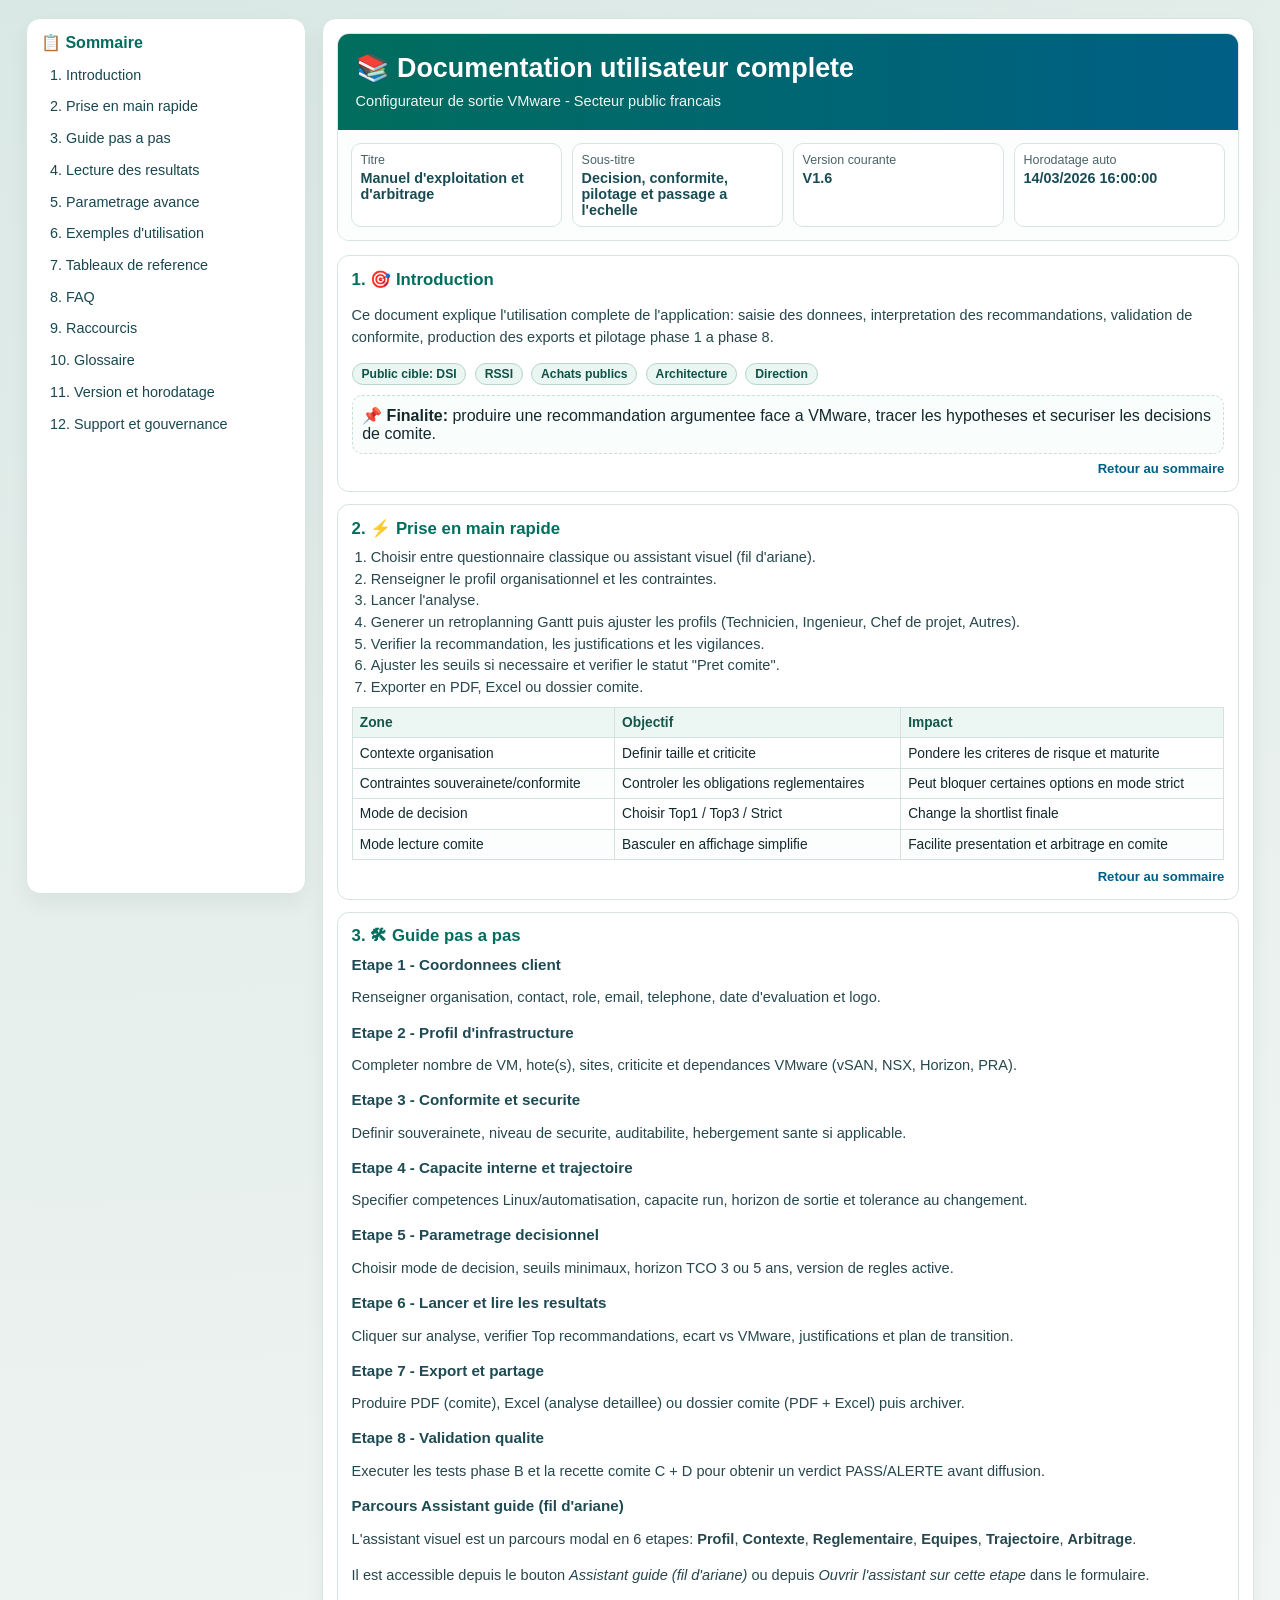
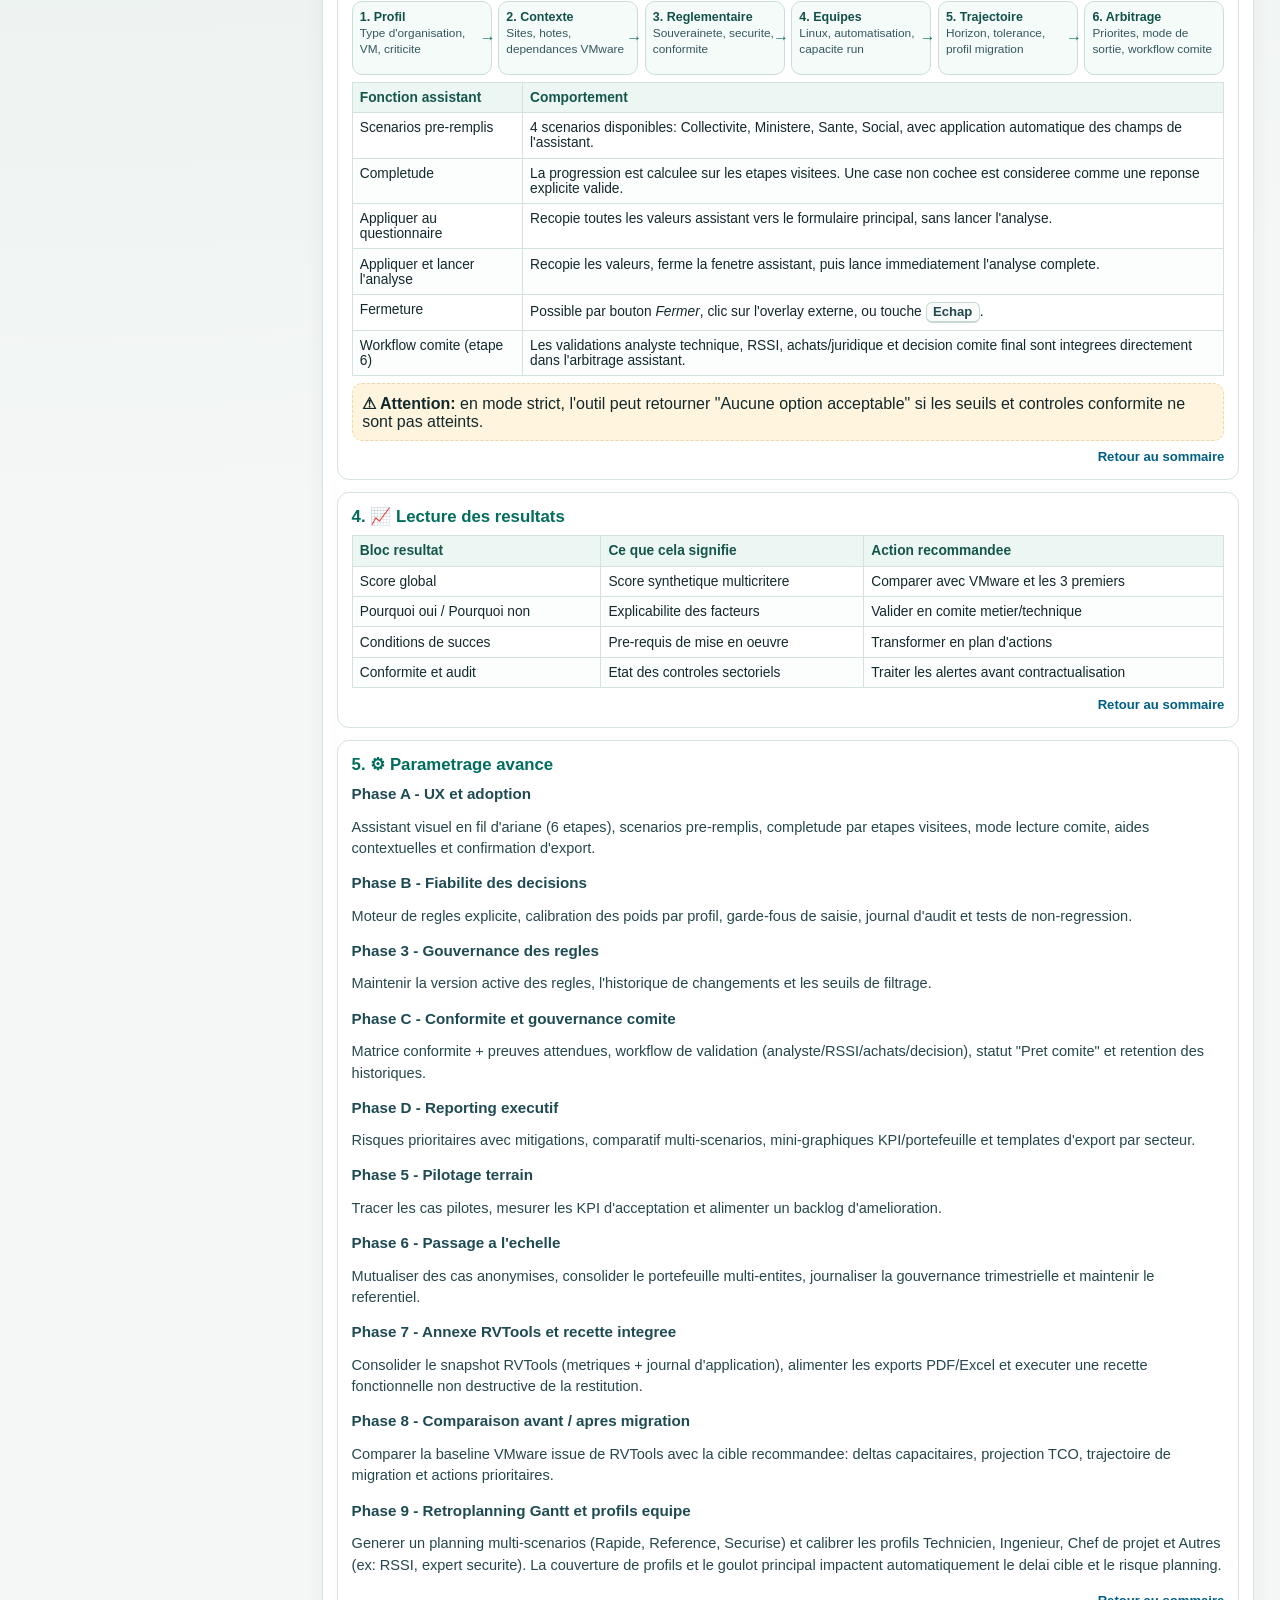
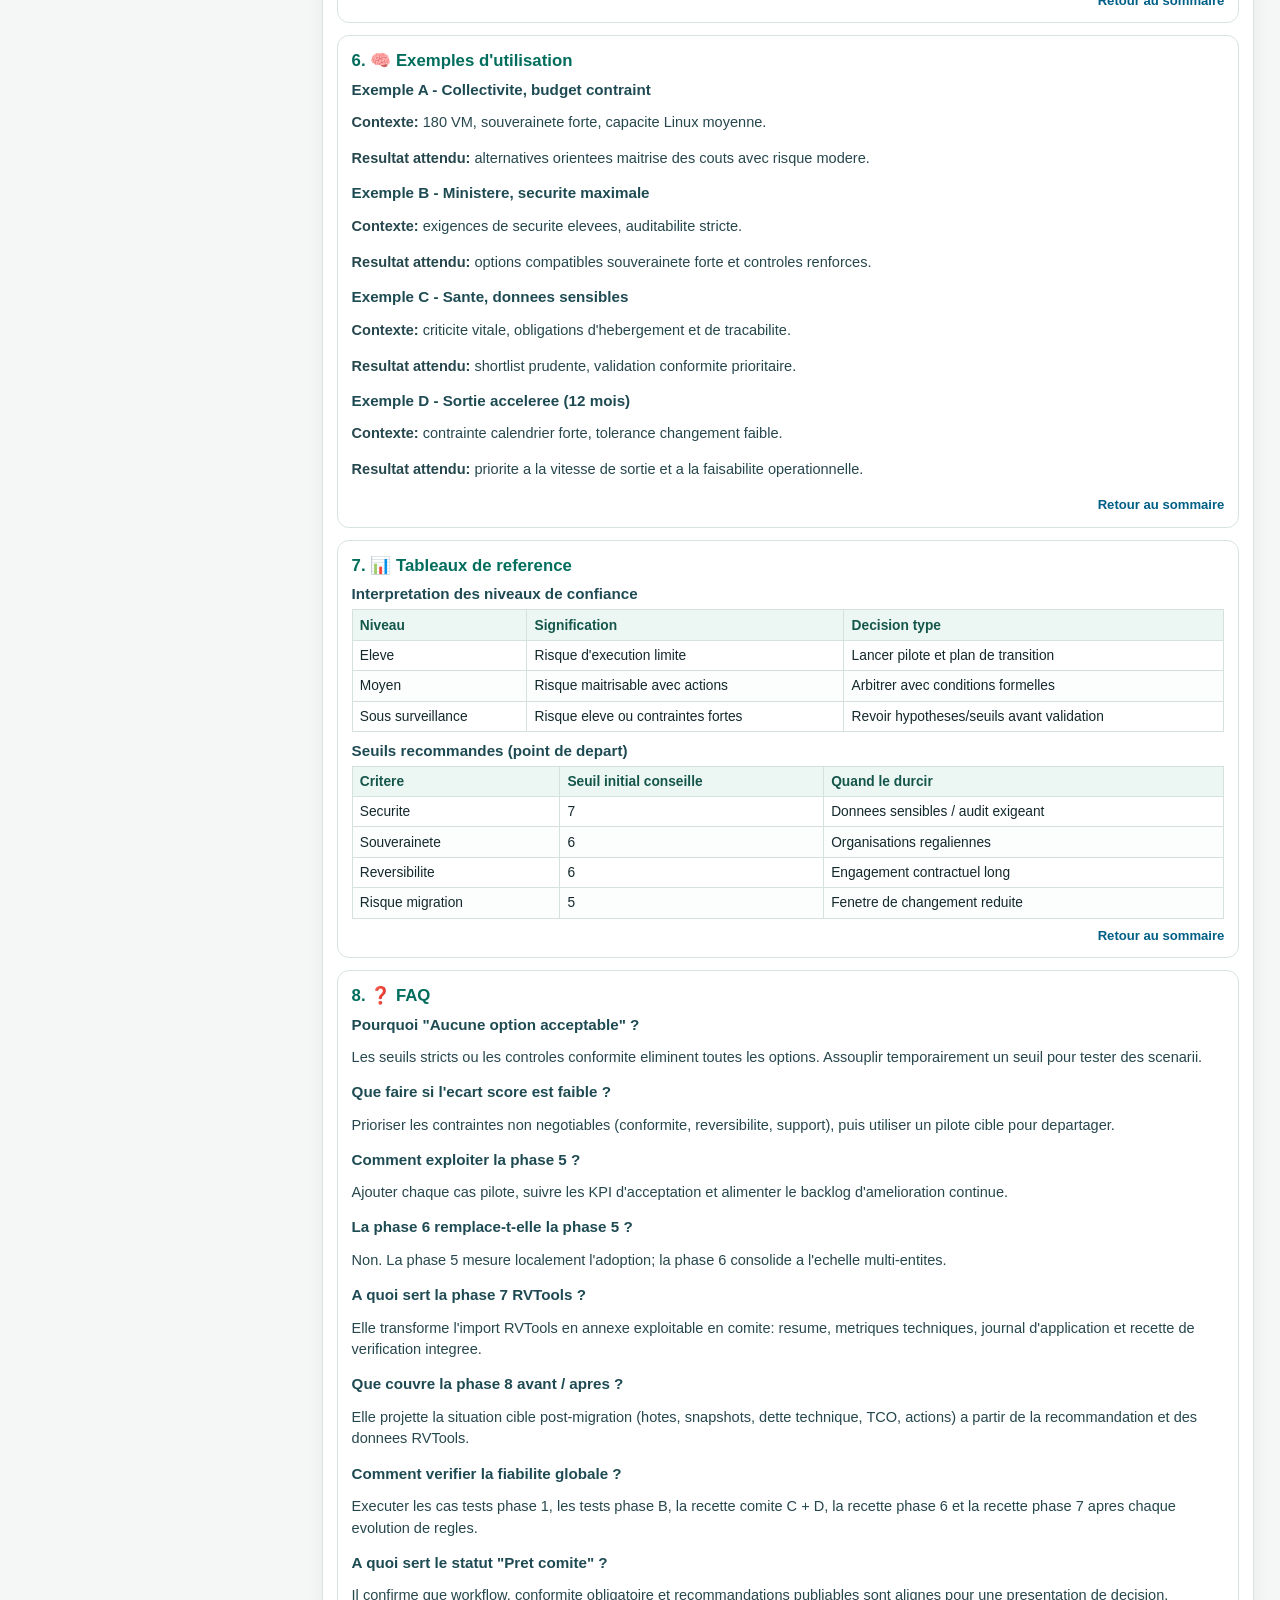
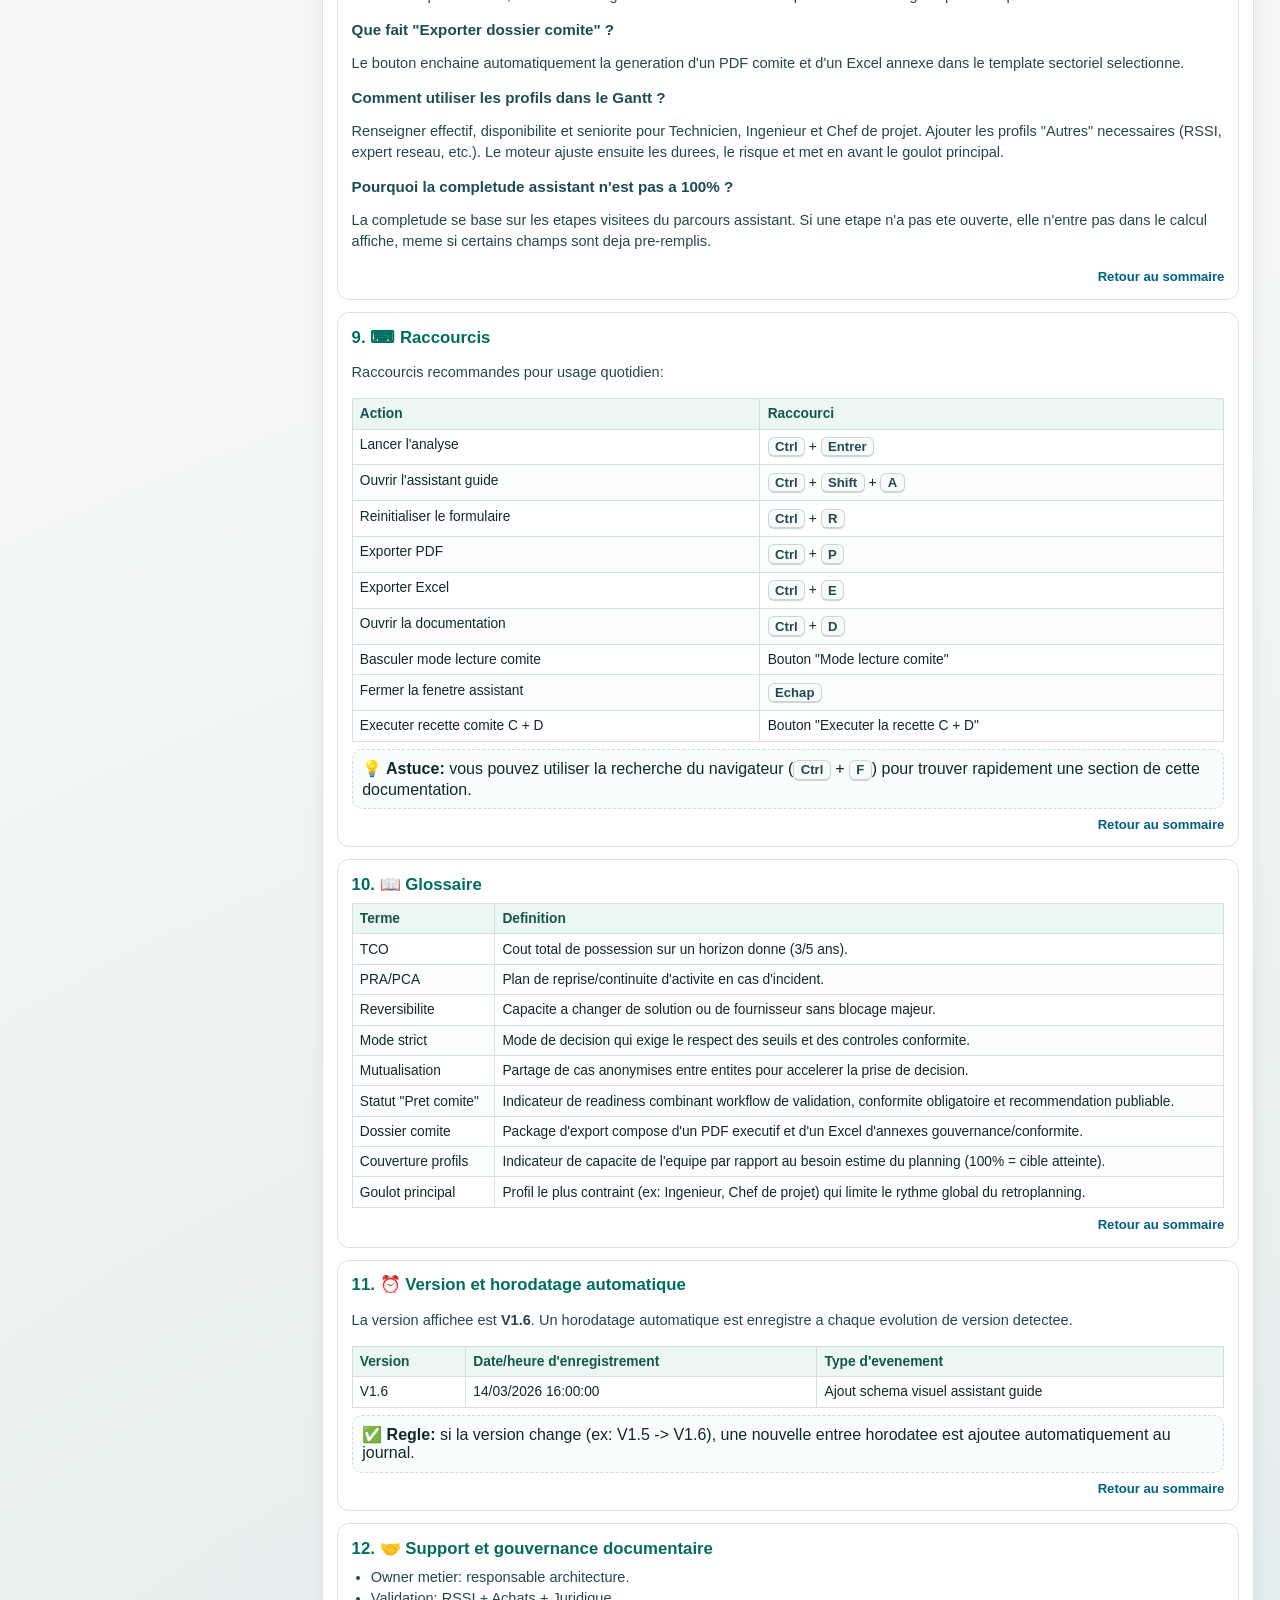
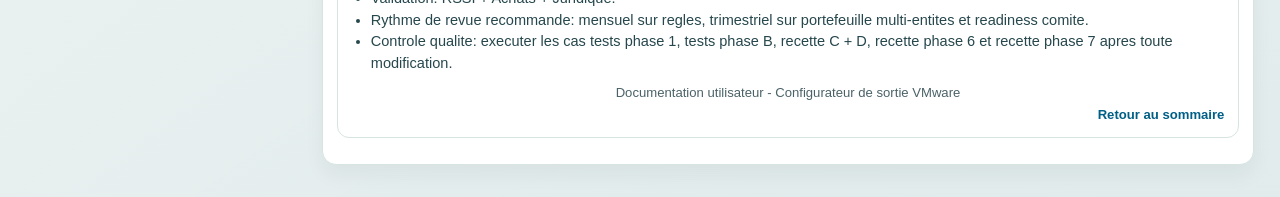
==== commit f0d4730e: "docs: simplification de la documentation utilisateur - Suppression des styles spécifiques aux nouvel" ====
--- a/documentation-utilisateur.html
+++ b/documentation-utilisateur.html
@@ -15,8 +15,6 @@
       --brand2: #005f86;
       --accent: #e9f6f2;
       --warn: #fff5de;
-      --purple: #7c3aed;
-      --purple-light: #ede9fe;
     }
 
     * {
@@ -82,16 +80,6 @@
       border-color: #cde3db;
     }
 
-    .toc a.new {
-      color: var(--purple);
-      font-weight: 700;
-    }
-
-    .toc a.new::after {
-      content: " ✦";
-      font-size: 0.7rem;
-    }
-
     .content {
       padding: 0.9rem;
     }
@@ -155,19 +143,10 @@
       margin-bottom: 0.75rem;
     }
 
-    section.new-section {
-      border-color: #c4b5fd;
-      background: linear-gradient(135deg, #fdfcff 0%, #f8f4ff 100%);
-    }
-
     section h2 {
       margin: 0 0 0.5rem;
       color: var(--brand);
       font-size: 1.05rem;
-    }
-
-    section.new-section h2 {
-      color: var(--purple);
     }
 
     h3 {
@@ -202,23 +181,12 @@
       font-weight: 700;
     }
 
-    .chip.new {
-      border-color: #c4b5fd;
-      background: var(--purple-light);
-      color: var(--purple);
-    }
-
     .note {
       border: 1px dashed #cbded8;
       background: #f9fdfb;
       border-radius: 10px;
       padding: 0.6rem;
       margin-top: 0.4rem;
-    }
-
-    .note.purple {
-      border-color: #c4b5fd;
-      background: #faf8ff;
     }
 
     table {
@@ -305,33 +273,6 @@
       z-index: 2;
     }
 
-    .hub-grid {
-      display: grid;
-      grid-template-columns: repeat(auto-fit, minmax(200px, 1fr));
-      gap: 0.5rem;
-      margin: 0.55rem 0;
-    }
-
-    .hub-item {
-      border: 1px solid #c4b5fd;
-      background: var(--purple-light);
-      border-radius: 10px;
-      padding: 0.55rem 0.7rem;
-    }
-
-    .hub-item strong {
-      display: block;
-      color: var(--purple);
-      font-size: 0.82rem;
-      margin-bottom: 0.18rem;
-    }
-
-    .hub-item span {
-      color: #4a3a6b;
-      font-size: 0.78rem;
-      line-height: 1.35;
-    }
-
     .toplink {
       text-align: right;
       margin-top: 0.35rem;
@@ -351,19 +292,6 @@
       margin-top: 0.65rem;
     }
 
-    .badge-new {
-      display: inline-block;
-      background: var(--purple);
-      color: #fff;
-      font-size: 0.65rem;
-      font-weight: 800;
-      border-radius: 4px;
-      padding: 0.05rem 0.35rem;
-      margin-left: 0.3rem;
-      vertical-align: middle;
-      letter-spacing: 0.04em;
-    }
-
     @media (max-width: 1080px) {
       .layout {
         grid-template-columns: 1fr;
@@ -394,10 +322,6 @@
 
       .assistant-flow {
         grid-template-columns: repeat(2, minmax(0, 1fr));
-      }
-
-      .hub-grid {
-        grid-template-columns: 1fr;
       }
     }
   </style>
@@ -412,13 +336,12 @@
       <a href="#ch4">4. Lecture des resultats</a>
       <a href="#ch5">5. Parametrage avance</a>
       <a href="#ch6">6. Exemples d'utilisation</a>
-      <a href="#ch_phase4" class="new">7. Phase 4 — Hub IA &amp; UX</a>
-      <a href="#ch7">8. Tableaux de reference</a>
-      <a href="#ch8">9. FAQ</a>
-      <a href="#ch9">10. Raccourcis</a>
-      <a href="#ch10">11. Glossaire</a>
-      <a href="#ch11">12. Version et horodatage</a>
-      <a href="#ch12">13. Support et gouvernance</a>
+      <a href="#ch7">7. Tableaux de reference</a>
+      <a href="#ch8">8. FAQ</a>
+      <a href="#ch9">9. Raccourcis</a>
+      <a href="#ch10">10. Glossaire</a>
+      <a href="#ch11">11. Version et horodatage</a>
+      <a href="#ch12">12. Support et gouvernance</a>
     </aside>
 
     <main class="panel content">
@@ -438,7 +361,7 @@
           </div>
           <div class="meta-box">
             <div class="meta-label">Version courante</div>
-            <div class="meta-value" id="docVersion">V2.0</div>
+            <div class="meta-value" id="docVersion">V1.6</div>
           </div>
           <div class="meta-box">
             <div class="meta-label">Horodatage auto</div>
@@ -449,16 +372,16 @@
 
       <section id="ch1">
         <h2>1. &#127919; Introduction</h2>
-        <p>Ce document explique l'utilisation complete de l'application : saisie des donnees, interpretation des recommandations, validation de conformite, production des exports et pilotage phase 1 a phase 8. La version V2.0 integre le <strong>Hub IA</strong> et l'ensemble des fonctionnalites de raffinement UX (Phase 4).</p>
+        <p>Ce document explique l'utilisation complete de l'application: saisie des donnees, interpretation des recommandations, validation de conformite, production des exports et pilotage phase 1 a phase 8.</p>
         <div>
-          <span class="chip">Public cible : DSI</span>
+          <span class="chip">Public cible: DSI</span>
           <span class="chip">RSSI</span>
           <span class="chip">Achats publics</span>
           <span class="chip">Architecture</span>
           <span class="chip">Direction</span>
         </div>
         <div class="note">
-          <strong>&#128204; Finalite :</strong> produire une recommandation argumentee face a VMware, tracer les hypotheses et securiser les decisions de comite. En V2.0, le Hub IA centralise tous les outils d'intelligence artificielle en un seul acces.
+          <strong>&#128204; Finalite:</strong> produire une recommandation argumentee face a VMware, tracer les hypotheses et securiser les decisions de comite.
         </div>
         <div class="toplink"><a href="#top">Retour au sommaire</a></div>
       </section>
@@ -466,12 +389,12 @@
       <section id="ch2">
         <h2>2. &#9889; Prise en main rapide</h2>
         <ol>
-          <li>Cliquer sur <strong>&#8962; Accueil</strong> pour revenir a la page d'accueil a tout moment.</li>
           <li>Choisir entre questionnaire classique ou assistant visuel (fil d'ariane).</li>
           <li>Renseigner le profil organisationnel et les contraintes.</li>
-          <li>Observer le <strong>widget Solution Leader</strong> (bas gauche) qui se met a jour en temps reel.</li>
-          <li>Utiliser le bouton <strong>&#9881; AI Hub</strong> ou <span class="kdb">Ctrl</span>+<span class="kdb">K</span> pour acceder a tous les outils IA.</li>
-          <li>Lancer l'analyse, verifier la recommandation, puis ajuster si besoin.</li>
+          <li>Lancer l'analyse.</li>
+          <li>Generer un retroplanning Gantt puis ajuster les profils (Technicien, Ingenieur, Chef de projet, Autres).</li>
+          <li>Verifier la recommandation, les justifications et les vigilances.</li>
+          <li>Ajuster les seuils si necessaire et verifier le statut "Pret comite".</li>
           <li>Exporter en PDF, Excel ou dossier comite.</li>
         </ol>
         <table>
@@ -502,11 +425,6 @@
               <td>Mode lecture comite</td>
               <td>Basculer en affichage simplifie</td>
               <td>Facilite presentation et arbitrage en comite</td>
-            </tr>
-            <tr>
-              <td>AI Hub <span class="badge-new">V2.0</span></td>
-              <td>Panneau lateral centralisant tous les outils IA</td>
-              <td>Acces direct : Copilot, Chat, Scenarios, Rapport, Planning</td>
             </tr>
           </tbody>
         </table>
@@ -532,7 +450,7 @@
         <h3>Etape 8 - Validation qualite</h3>
         <p>Executer les tests phase B et la recette comite C + D pour obtenir un verdict PASS/ALERTE avant diffusion.</p>
         <h3>Parcours Assistant guide (fil d'ariane)</h3>
-        <p>L'assistant visuel est un parcours modal en 6 etapes : <strong>Profil</strong>, <strong>Contexte</strong>, <strong>Reglementaire</strong>, <strong>Equipes</strong>, <strong>Trajectoire</strong>, <strong>Arbitrage</strong>.</p>
+        <p>L'assistant visuel est un parcours modal en 6 etapes: <strong>Profil</strong>, <strong>Contexte</strong>, <strong>Reglementaire</strong>, <strong>Equipes</strong>, <strong>Trajectoire</strong>, <strong>Arbitrage</strong>.</p>
         <p>Il est accessible depuis le bouton <em>Assistant guide (fil d'ariane)</em> ou depuis <em>Ouvrir l'assistant sur cette etape</em> dans le formulaire.</p>
         <div class="assistant-flow" aria-label="Schema des etapes de l'assistant guide">
           <div class="assistant-flow-step"><strong>1. Profil</strong><span>Type d'organisation, VM, criticite</span></div>
@@ -552,7 +470,7 @@
           <tbody>
             <tr>
               <td>Scenarios pre-remplis</td>
-              <td>4 scenarios disponibles : Collectivite, Ministere, Sante, Social, avec application automatique des champs de l'assistant.</td>
+              <td>4 scenarios disponibles: Collectivite, Ministere, Sante, Social, avec application automatique des champs de l'assistant.</td>
             </tr>
             <tr>
               <td>Completude</td>
@@ -569,10 +487,6 @@
             <tr>
               <td>Fermeture</td>
               <td>Possible par bouton <em>Fermer</em>, clic sur l'overlay externe, ou touche <span class="kdb">Echap</span>.</td>
-            </tr>
-            <tr>
-              <td>Analyser ma config <span class="badge-new">V2.0</span></td>
-              <td>Envoie le profil complet au chat Expert VMware pour analyse IA immediate. Le chat s'ouvre automatiquement.</td>
             </tr>
             <tr>
               <td>Workflow comite (etape 6)</td>
@@ -581,7 +495,7 @@
           </tbody>
         </table>
         <div class="note warn">
-          <strong>&#9888; Attention :</strong> en mode strict, l'outil peut retourner "Aucune option acceptable" si les seuils et controles conformite ne sont pas atteints.
+          <strong>&#9888; Attention:</strong> en mode strict, l'outil peut retourner "Aucune option acceptable" si les seuils et controles conformite ne sont pas atteints.
         </div>
         <div class="toplink"><a href="#top">Retour au sommaire</a></div>
       </section>
@@ -616,16 +530,6 @@
               <td>Conformite et audit</td>
               <td>Etat des controles sectoriels</td>
               <td>Traiter les alertes avant contractualisation</td>
-            </tr>
-            <tr>
-              <td>Radar de comparaison <span class="badge-new">V2.0</span></td>
-              <td>Graphique SVG 6 axes comparant deux scenarios</td>
-              <td>Visualiser les forces/faiblesses de chaque option</td>
-            </tr>
-            <tr>
-              <td>Widget Solution Leader <span class="badge-new">V2.0</span></td>
-              <td>Recommandation live calculee en temps reel</td>
-              <td>Consulter en bas a gauche pendant la saisie</td>
             </tr>
           </tbody>
         </table>
@@ -651,117 +555,34 @@
         <h3>Phase 7 - Annexe RVTools et recette integree</h3>
         <p>Consolider le snapshot RVTools (metriques + journal d'application), alimenter les exports PDF/Excel et executer une recette fonctionnelle non destructive de la restitution.</p>
         <h3>Phase 8 - Comparaison avant / apres migration</h3>
-        <p>Comparer la baseline VMware issue de RVTools avec la cible recommandee : deltas capacitaires, projection TCO, trajectoire de migration et actions prioritaires.</p>
+        <p>Comparer la baseline VMware issue de RVTools avec la cible recommandee: deltas capacitaires, projection TCO, trajectoire de migration et actions prioritaires.</p>
         <h3>Phase 9 - Retroplanning Gantt et profils equipe</h3>
-        <p>Generer un planning multi-scenarios (Rapide, Reference, Securise) et calibrer les profils Technicien, Ingenieur, Chef de projet et Autres (ex : RSSI, expert securite). La couverture de profils et le goulot principal impactent automatiquement le delai cible et le risque planning. En V2.0, les barres Gantt sont <strong>deplacables par glisser-deposer</strong>.</p>
+        <p>Generer un planning multi-scenarios (Rapide, Reference, Securise) et calibrer les profils Technicien, Ingenieur, Chef de projet et Autres (ex: RSSI, expert securite). La couverture de profils et le goulot principal impactent automatiquement le delai cible et le risque planning.</p>
         <div class="toplink"><a href="#top">Retour au sommaire</a></div>
       </section>
 
       <section id="ch6">
         <h2>6. &#129504; Exemples d'utilisation</h2>
         <h3>Exemple A - Collectivite, budget contraint</h3>
-        <p><strong>Contexte :</strong> 180 VM, souverainete forte, capacite Linux moyenne.</p>
-        <p><strong>Resultat attendu :</strong> alternatives orientees maitrise des couts avec risque modere. Le widget Solution Leader affiche la solution en temps reel pendant la saisie.</p>
+        <p><strong>Contexte:</strong> 180 VM, souverainete forte, capacite Linux moyenne.</p>
+        <p><strong>Resultat attendu:</strong> alternatives orientees maitrise des couts avec risque modere.</p>
 
         <h3>Exemple B - Ministere, securite maximale</h3>
-        <p><strong>Contexte :</strong> exigences de securite elevees, auditabilite stricte.</p>
-        <p><strong>Resultat attendu :</strong> options compatibles souverainete forte et controles renforces. Utiliser le radar de comparaison pour visualiser les 6 axes.</p>
+        <p><strong>Contexte:</strong> exigences de securite elevees, auditabilite stricte.</p>
+        <p><strong>Resultat attendu:</strong> options compatibles souverainete forte et controles renforces.</p>
 
         <h3>Exemple C - Sante, donnees sensibles</h3>
-        <p><strong>Contexte :</strong> criticite vitale, obligations d'hebergement et de tracabilite.</p>
-        <p><strong>Resultat attendu :</strong> shortlist prudente, validation conformite prioritaire.</p>
+        <p><strong>Contexte:</strong> criticite vitale, obligations d'hebergement et de tracabilite.</p>
+        <p><strong>Resultat attendu:</strong> shortlist prudente, validation conformite prioritaire.</p>
 
         <h3>Exemple D - Sortie acceleree (12 mois)</h3>
-        <p><strong>Contexte :</strong> contrainte calendrier forte, tolerance changement faible.</p>
-        <p><strong>Resultat attendu :</strong> priorite a la vitesse de sortie. Generer le planning IA, puis ajuster les barres Gantt par glisser-deposer.</p>
-
-        <h3>Exemple E - Presentation en comite <span class="badge-new">V2.0</span></h3>
-        <p><strong>Contexte :</strong> presentation devant un comite de direction, ecran partage.</p>
-        <p><strong>Utilisation :</strong> activer le <strong>Mode Presentation</strong> (bouton &#127919; Presentation) pour masquer le formulaire et afficher uniquement les resultats et visualisations.</p>
-        <div class="toplink"><a href="#top">Retour au sommaire</a></div>
-      </section>
-
-      <!-- ======================== PHASE 4 — SECTION NOUVELLE ======================== -->
-      <section id="ch_phase4" class="new-section">
-        <h2>7. &#127775; Phase 4 — Hub IA &amp; Raffinement UX <span class="badge-new">V2.0</span></h2>
-        <p>La version 2.0 introduit dix nouvelles fonctionnalites regroupees en quatre themes : consolidation de l'interface IA, visualisation avancee, intelligence explicable et accessibilite.</p>
-
-        <h3>&#9881; AI Hub — Panneau lateral centralise</h3>
-        <p>Le bouton <strong>&#9881; AI Hub</strong> (barre d'actions principale) ouvre un panneau lateral coulissant depuis la droite. Il regroupe tous les outils IA en un seul endroit :</p>
-        <div class="hub-grid">
-          <div class="hub-item"><strong>&#10024; Copilot IA</strong><span>Piloter le formulaire en langage naturel</span></div>
-          <div class="hub-item"><strong>&#129302; Chat Expert VMware</strong><span>Ouvrir le chat Mistral AI</span></div>
-          <div class="hub-item"><strong>&#127963;&#65039; Comite Virtuel</strong><span>3 experts IA en parallele</span></div>
-          <div class="hub-item"><strong>&#9878;&#65039; Comparateur</strong><span>Comparer les scenarios</span></div>
-          <div class="hub-item"><strong>&#128203; Rapport IA</strong><span>Generer le rapport decisionnel</span></div>
-          <div class="hub-item"><strong>&#128197; Planning IA</strong><span>Planificateur Gantt intelligent</span></div>
-          <div class="hub-item"><strong>&#127919; Mode Presentation</strong><span>Focus mode pour comite</span></div>
-        </div>
-        <div class="note purple">
-          <strong>&#128161; Animation Glow :</strong> le bouton AI Hub s'anime d'un eclat violet a chaque modification du formulaire pour signaler que l'IA peut etre re-consultee.
-        </div>
-
-        <h3>&#9000; Palette de commandes — Ctrl+K</h3>
-        <p>Le raccourci <span class="kdb">Ctrl</span>+<span class="kdb">K</span> ouvre une palette de commandes plein ecran. Taper quelques lettres filtre instantanement les actions disponibles. Appuyer sur <span class="kdb">Entree</span> ou cliquer pour executer. <span class="kdb">Echap</span> ferme la palette.</p>
-        <table>
-          <thead><tr><th>Lettre rapide</th><th>Action</th></tr></thead>
-          <tbody>
-            <tr><td><span class="kdb">C</span></td><td>Copilot IA</td></tr>
-            <tr><td><span class="kdb">A</span></td><td>Comite Virtuel multi-agents</td></tr>
-            <tr><td><span class="kdb">S</span></td><td>Comparateur de scenarios</td></tr>
-            <tr><td><span class="kdb">R</span></td><td>Rapport decisionnel</td></tr>
-            <tr><td><span class="kdb">P</span></td><td>Planning Migration Gantt</td></tr>
-            <tr><td><span class="kdb">F</span></td><td>Mode Presentation</td></tr>
-          </tbody>
-        </table>
-
-        <h3>&#128202; Radar de comparaison — Graphique SVG</h3>
-        <p>Dans le comparateur de scenarios, un graphique radar a 6 axes est genere automatiquement apres chaque comparaison :</p>
-        <ul>
-          <li><strong>Cout</strong> — niveau de maitrise budgetaire</li>
-          <li><strong>Securite</strong> — niveau de robustesse securitaire</li>
-          <li><strong>Souverainete</strong> — conformite HDS/SecNumCloud</li>
-          <li><strong>Maturite</strong> — maturite de la solution sur le marche</li>
-          <li><strong>Migration</strong> — facilite de migration depuis VMware</li>
-          <li><strong>Ecosysteme</strong> — richesse des partenaires et integrateurs</li>
-        </ul>
-        <p>Les deux scenarios selectionnes sont superposes sur le radar avec des couleurs distinctes pour une comparaison visuelle immediate.</p>
-
-        <h3>&#128205; Widget Solution Leader</h3>
-        <p>Un widget fixe en bas a gauche de l'ecran affiche en permanence la solution la plus adaptee au profil saisi, recalculee a chaque modification du formulaire :</p>
-        <ul>
-          <li><strong>Titre vert :</strong> solution recommandee a l'instant T</li>
-          <li><strong>Barre de pertinence :</strong> score de confiance (plus le formulaire est rempli, plus la barre est haute)</li>
-          <li><strong>Top 3 :</strong> les trois alternatives les mieux classees avec leurs scores</li>
-          <li><strong>Bouton — :</strong> reduire/agrandir le widget</li>
-        </ul>
-        <div class="note">
-          <strong>&#128161; Conseil :</strong> une barre de pertinence inferieure a 60% indique que le formulaire est insuffisamment rempli pour une recommandation fiable. Completer les sections Souverainete, Budget et Criticite en priorite.
-        </div>
-
-        <h3>&#128383;&#65039; Gantt Drag-and-Drop</h3>
-        <p>Dans le Planificateur de Migration IA, les barres de taches du Gantt sont deplacables par glisser-deposer. Maintenir le clic sur une barre, la glisser horizontalement, puis relacher pour repositionner la tache. Le planning se recalcule automatiquement.</p>
-
-        <h3>&#128161; Bouton "Pourquoi ces choix ?"</h3>
-        <p>Apres chaque application de configuration par le Copilot IA, un bouton <strong>&#128161; Pourquoi ces choix ?</strong> apparait dans le resultat. Il envoie automatiquement une demande d'explication au chat Expert VMware, qui repond en detaillant les raisons de chaque modification.</p>
-
-        <h3>&#8634; Annuler les changements IA (Undo)</h3>
-        <p>Apres chaque application de configuration par le Copilot IA, un bandeau apparait en bas de l'ecran : <em>"X champs modifies — Annuler"</em>. Cliquer sur <strong>Annuler</strong> restaure l'etat exact des champs avant l'application. Le bandeau disparait automatiquement apres 8 secondes.</p>
-
-        <h3>&#128218; Citations RAG cliquables</h3>
-        <p>Lorsque la base de connaissance RAG est activee, chaque reponse du chat Expert VMware affiche une section <em>"X source(s) consultee(s)"</em> depliable. Elle liste les documents de reference utilises par l'IA pour construire sa reponse.</p>
-
-        <h3>&#127919; Mode Presentation (Focus Mode)</h3>
-        <p>Le bouton <strong>&#127919; Presentation</strong> masque le formulaire de saisie pour ne conserver que les resultats, visualisations et outils IA. Un bandeau fixe en haut de page permet de quitter ce mode. Ideal pour la presentation en comite de direction ou lors d'un partage d'ecran.</p>
-
-        <h3>&#8962; Bouton Accueil</h3>
-        <p>Le bouton <strong>&#8962; Accueil</strong> (premiere position dans la barre d'actions) permet de revenir a la page d'accueil a tout moment sans perdre les donnees saisies.</p>
-
+        <p><strong>Contexte:</strong> contrainte calendrier forte, tolerance changement faible.</p>
+        <p><strong>Resultat attendu:</strong> priorite a la vitesse de sortie et a la faisabilite operationnelle.</p>
         <div class="toplink"><a href="#top">Retour au sommaire</a></div>
       </section>
 
       <section id="ch7">
-        <h2>8. &#128202; Tableaux de reference</h2>
+        <h2>7. &#128202; Tableaux de reference</h2>
         <h3>Interpretation des niveaux de confiance</h3>
         <table>
           <thead>
@@ -822,41 +643,21 @@
             </tr>
           </tbody>
         </table>
-
-        <h3>Scenarios disponibles dans le comparateur <span class="badge-new">V2.0</span></h3>
-        <table>
-          <thead>
-            <tr>
-              <th>Scenario</th>
-              <th>Profil type</th>
-            </tr>
-          </thead>
-          <tbody>
-            <tr><td>XCP-ng + XOSTOR</td><td>Maitrise totale, on-premise, budget optimise</td></tr>
-            <tr><td>Nutanix AHV</td><td>HCI enterprise, equipes operationnelles</td></tr>
-            <tr><td>Cloud SecNumCloud</td><td>Exigences souverainete maximale</td></tr>
-            <tr><td>Hybride Nutanix + Cloud</td><td>Flexibilite, scale-out progressif</td></tr>
-            <tr><td>OpenStack prive</td><td>Cloud interne, competences DevOps</td></tr>
-            <tr><td>HPE VM Essentials</td><td>Ecosysteme HPE existant, migration facile</td></tr>
-            <tr><td>Proxmox VE Enterprise</td><td>SMB, budget tres contraint</td></tr>
-            <tr><td>VMware Tanzu / vSphere+</td><td>Continuance VMware, modernisation apps</td></tr>
-          </tbody>
-        </table>
         <div class="toplink"><a href="#top">Retour au sommaire</a></div>
       </section>
 
       <section id="ch8">
-        <h2>9. &#10067; FAQ</h2>
+        <h2>8. &#10067; FAQ</h2>
         <h3>Pourquoi "Aucune option acceptable" ?</h3>
         <p>Les seuils stricts ou les controles conformite eliminent toutes les options. Assouplir temporairement un seuil pour tester des scenarii.</p>
         <h3>Que faire si l'ecart score est faible ?</h3>
-        <p>Prioriser les contraintes non negotiables (conformite, reversibilite, support), puis utiliser un pilote cible pour departager. Comparer les deux options avec le radar SVG (comparateur de scenarios).</p>
+        <p>Prioriser les contraintes non negotiables (conformite, reversibilite, support), puis utiliser un pilote cible pour departager.</p>
         <h3>Comment exploiter la phase 5 ?</h3>
         <p>Ajouter chaque cas pilote, suivre les KPI d'acceptation et alimenter le backlog d'amelioration continue.</p>
         <h3>La phase 6 remplace-t-elle la phase 5 ?</h3>
-        <p>Non. La phase 5 mesure localement l'adoption ; la phase 6 consolide a l'echelle multi-entites.</p>
+        <p>Non. La phase 5 mesure localement l'adoption; la phase 6 consolide a l'echelle multi-entites.</p>
         <h3>A quoi sert la phase 7 RVTools ?</h3>
-        <p>Elle transforme l'import RVTools en annexe exploitable en comite : resume, metriques techniques, journal d'application et recette de verification integree.</p>
+        <p>Elle transforme l'import RVTools en annexe exploitable en comite: resume, metriques techniques, journal d'application et recette de verification integree.</p>
         <h3>Que couvre la phase 8 avant / apres ?</h3>
         <p>Elle projette la situation cible post-migration (hotes, snapshots, dette technique, TCO, actions) a partir de la recommandation et des donnees RVTools.</p>
         <h3>Comment verifier la fiabilite globale ?</h3>
@@ -866,23 +667,15 @@
         <h3>Que fait "Exporter dossier comite" ?</h3>
         <p>Le bouton enchaine automatiquement la generation d'un PDF comite et d'un Excel annexe dans le template sectoriel selectionne.</p>
         <h3>Comment utiliser les profils dans le Gantt ?</h3>
-        <p>Renseigner effectif, disponibilite et seniorite pour Technicien, Ingenieur et Chef de projet. Ajouter les profils "Autres" necessaires (RSSI, expert reseau, etc.). Le moteur ajuste ensuite les durees, le risque et met en avant le goulot principal. En V2.0, les barres sont deplacables par glisser-deposer.</p>
+        <p>Renseigner effectif, disponibilite et seniorite pour Technicien, Ingenieur et Chef de projet. Ajouter les profils "Autres" necessaires (RSSI, expert reseau, etc.). Le moteur ajuste ensuite les durees, le risque et met en avant le goulot principal.</p>
         <h3>Pourquoi la completude assistant n'est pas a 100% ?</h3>
         <p>La completude se base sur les etapes visitees du parcours assistant. Si une etape n'a pas ete ouverte, elle n'entre pas dans le calcul affiche, meme si certains champs sont deja pre-remplis.</p>
-        <h3>Le Copilot IA a modifie des champs — comment annuler ? <span class="badge-new">V2.0</span></h3>
-        <p>Un bandeau <em>"X champs modifies — Annuler"</em> apparait en bas de l'ecran pendant 8 secondes apres chaque application. Cliquer sur <strong>Annuler</strong> pour restaurer l'etat precedent.</p>
-        <h3>A quoi sert le widget Solution Leader ? <span class="badge-new">V2.0</span></h3>
-        <p>Il affiche en temps reel la solution la mieux adaptee a votre profil, avec un score de pertinence et les 3 alternatives les plus proches. Il se met a jour a chaque modification du formulaire.</p>
-        <h3>Comment configurer la cle API Mistral ?</h3>
-        <p>Cliquer sur le bouton <strong>&#9881;&#65039; IA</strong> dans la barre d'actions. Dans le panneau qui s'ouvre, saisir la cle API Mistral et cliquer sur "Tester la connexion". La cle est stockee localement dans le navigateur.</p>
-        <h3>Comment fonctionne la base RAG ? <span class="badge-new">V2.0</span></h3>
-        <p>La base RAG (Retrieval-Augmented Generation) enrichit les reponses du chat avec des documents de reference (textes reglementaires, fiches solutions). Lorsqu'elle est activee, les sources consultees sont affichees sous chaque reponse sous forme de section depliable.</p>
         <div class="toplink"><a href="#top">Retour au sommaire</a></div>
       </section>
 
       <section id="ch9">
-        <h2>10. &#9000; Raccourcis</h2>
-        <p>Raccourcis recommandes pour usage quotidien :</p>
+        <h2>9. &#9000; Raccourcis</h2>
+        <p>Raccourcis recommandes pour usage quotidien:</p>
         <table>
           <thead>
             <tr>
@@ -893,7 +686,7 @@
           <tbody>
             <tr>
               <td>Lancer l'analyse</td>
-              <td><span class="kdb">Ctrl</span> + <span class="kdb">Entree</span></td>
+              <td><span class="kdb">Ctrl</span> + <span class="kdb">Entrer</span></td>
             </tr>
             <tr>
               <td>Ouvrir l'assistant guide</td>
@@ -916,39 +709,27 @@
               <td><span class="kdb">Ctrl</span> + <span class="kdb">D</span></td>
             </tr>
             <tr>
-              <td>Ouvrir le Hub IA / Palette de commandes <span class="badge-new">V2.0</span></td>
-              <td><span class="kdb">Ctrl</span> + <span class="kdb">K</span></td>
-            </tr>
-            <tr>
               <td>Basculer mode lecture comite</td>
               <td>Bouton "Mode lecture comite"</td>
             </tr>
             <tr>
-              <td>Mode Presentation (focus) <span class="badge-new">V2.0</span></td>
-              <td>Bouton &#127919; Presentation ou Ctrl+K → F</td>
-            </tr>
-            <tr>
-              <td>Fermer la fenetre / palette</td>
+              <td>Fermer la fenetre assistant</td>
               <td><span class="kdb">Echap</span></td>
             </tr>
             <tr>
               <td>Executer recette comite C + D</td>
               <td>Bouton "Executer la recette C + D"</td>
-            </tr>
-            <tr>
-              <td>Retour a l'accueil <span class="badge-new">V2.0</span></td>
-              <td>Bouton &#8962; Accueil</td>
             </tr>
           </tbody>
         </table>
         <div class="note">
-          <strong>&#128161; Astuce :</strong> vous pouvez utiliser la recherche du navigateur (<span class="kdb">Ctrl</span> + <span class="kdb">F</span>) pour trouver rapidement une section de cette documentation.
+          <strong>&#128161; Astuce:</strong> vous pouvez utiliser la recherche du navigateur (<span class="kdb">Ctrl</span> + <span class="kdb">F</span>) pour trouver rapidement une section de cette documentation.
         </div>
         <div class="toplink"><a href="#top">Retour au sommaire</a></div>
       </section>
 
       <section id="ch10">
-        <h2>11. &#128214; Glossaire</h2>
+        <h2>10. &#128214; Glossaire</h2>
         <table>
           <thead>
             <tr>
@@ -991,35 +772,7 @@
             </tr>
             <tr>
               <td>Goulot principal</td>
-              <td>Profil le plus contraint (ex : Ingenieur, Chef de projet) qui limite le rythme global du retroplanning.</td>
-            </tr>
-            <tr>
-              <td>AI Hub <span class="badge-new">V2.0</span></td>
-              <td>Panneau lateral regroupant tous les outils IA de l'application (Copilot, Chat, Comite, Comparateur, Rapport, Planning, Focus).</td>
-            </tr>
-            <tr>
-              <td>Palette Ctrl+K <span class="badge-new">V2.0</span></td>
-              <td>Overlay de commandes rapides accessible par raccourci clavier. Permet de lancer n'importe quel outil IA en 2 frappes.</td>
-            </tr>
-            <tr>
-              <td>Solution Leader <span class="badge-new">V2.0</span></td>
-              <td>Widget en bas a gauche affichant la solution la mieux adaptee au profil courant, recalculee a chaque modification.</td>
-            </tr>
-            <tr>
-              <td>Radar SVG <span class="badge-new">V2.0</span></td>
-              <td>Graphique araignee a 6 axes generant une comparaison visuelle de deux scenarios dans le comparateur.</td>
-            </tr>
-            <tr>
-              <td>Undo IA <span class="badge-new">V2.0</span></td>
-              <td>Fonction de restauration des valeurs avant application par le Copilot IA. Disponible via le bandeau 8 secondes apres chaque application.</td>
-            </tr>
-            <tr>
-              <td>RAG <span class="badge-new">V2.0</span></td>
-              <td>Retrieval-Augmented Generation : enrichissement des reponses IA avec des documents de reference. Les sources citees sont affichees sous chaque reponse.</td>
-            </tr>
-            <tr>
-              <td>Mode Presentation <span class="badge-new">V2.0</span></td>
-              <td>Focus mode masquant le formulaire de saisie pour afficher uniquement les resultats. Ideal pour les comites de direction.</td>
+              <td>Profil le plus contraint (ex: Ingenieur, Chef de projet) qui limite le rythme global du retroplanning.</td>
             </tr>
           </tbody>
         </table>
@@ -1027,8 +780,8 @@
       </section>
 
       <section id="ch11">
-        <h2>12. &#9200; Version et horodatage automatique</h2>
-        <p>La version affichee est <strong>V2.0</strong>. Un horodatage automatique est enregistre a chaque evolution de version detectee.</p>
+        <h2>11. &#9200; Version et horodatage automatique</h2>
+        <p>La version affichee est <strong>V1.6</strong>. Un horodatage automatique est enregistre a chaque evolution de version detectee.</p>
         <table>
           <thead>
             <tr>
@@ -1039,70 +792,21 @@
           </thead>
           <tbody id="historyBody"></tbody>
         </table>
-
-        <h3>Historique des evolutions principales</h3>
-        <table>
-          <thead>
-            <tr>
-              <th>Version</th>
-              <th>Date</th>
-              <th>Evolutions</th>
-            </tr>
-          </thead>
-          <tbody>
-            <tr>
-              <td><strong>V2.0</strong></td>
-              <td>17/03/2026</td>
-              <td>Phase 4 — Hub IA (sidebar + Ctrl+K), widget Solution Leader live, radar SVG comparateur, Gantt drag-and-drop, Copilot Undo, citations RAG, bouton Pourquoi, Mode Presentation, bouton Accueil. Correction CSS variables (modals opaques), correction regex RAG.</td>
-            </tr>
-            <tr>
-              <td>V1.6</td>
-              <td>14/03/2026</td>
-              <td>Schema visuel assistant guide, parcours fil d'ariane 6 etapes, scenarios pre-remplis collectivite/ministere/sante/social.</td>
-            </tr>
-            <tr>
-              <td>V1.5</td>
-              <td>-</td>
-              <td>Annexe RVTools, comparaison avant/apres migration, recette integree phase 7.</td>
-            </tr>
-            <tr>
-              <td>V1.4</td>
-              <td>-</td>
-              <td>Retroplanning Gantt, profils equipe (Technicien, Ingenieur, Chef de projet, Autres), couverture profils, goulot principal.</td>
-            </tr>
-            <tr>
-              <td>V1.3</td>
-              <td>-</td>
-              <td>Rapport decisionnel IA (PDF/Word), Comite Virtuel multi-agents, Comparateur de scenarios.</td>
-            </tr>
-            <tr>
-              <td>V1.2</td>
-              <td>-</td>
-              <td>Copilot IA interactif, coaching contextuel, pilotage en langage naturel.</td>
-            </tr>
-            <tr>
-              <td>V1.0</td>
-              <td>-</td>
-              <td>Moteur de scoring multicritere, matrice de conformite, exports PDF/Excel, chat Expert VMware (Mistral).</td>
-            </tr>
-          </tbody>
-        </table>
-
         <div class="note">
-          <strong>&#9989; Regle :</strong> si la version change (ex : V1.6 -&gt; V2.0), une nouvelle entree horodatee est ajoutee automatiquement au journal.
+          <strong>&#9989; Regle:</strong> si la version change (ex: V1.5 -&gt; V1.6), une nouvelle entree horodatee est ajoutee automatiquement au journal.
         </div>
         <div class="toplink"><a href="#top">Retour au sommaire</a></div>
       </section>
 
       <section id="ch12">
-        <h2>13. &#129309; Support et gouvernance documentaire</h2>
+        <h2>12. &#129309; Support et gouvernance documentaire</h2>
         <ul>
-          <li>Owner metier : responsable architecture.</li>
-          <li>Validation : RSSI + Achats + Juridique.</li>
-          <li>Rythme de revue recommande : mensuel sur regles, trimestriel sur portefeuille multi-entites et readiness comite.</li>
-          <li>Controle qualite : executer les cas tests phase 1, tests phase B, recette C + D, recette phase 6 et recette phase 7 apres toute modification.</li>
+          <li>Owner metier: responsable architecture.</li>
+          <li>Validation: RSSI + Achats + Juridique.</li>
+          <li>Rythme de revue recommande: mensuel sur regles, trimestriel sur portefeuille multi-entites et readiness comite.</li>
+          <li>Controle qualite: executer les cas tests phase 1, tests phase B, recette C + D, recette phase 6 et recette phase 7 apres toute modification.</li>
         </ul>
-        <div class="footer">Documentation utilisateur V2.0 — Configurateur de sortie VMware — 17/03/2026</div>
+        <div class="footer">Documentation utilisateur - Configurateur de sortie VMware</div>
         <div class="toplink"><a href="#top">Retour au sommaire</a></div>
       </section>
     </main>
@@ -1110,25 +814,30 @@
 
   <script>
     (function() {
-      const DOC_VERSION  = "V2.0";
-      const DOC_BUILD_TS = "2026-03-17T10:00:00.000Z";
-      const DOC_EVENT    = "Phase 4 — Hub IA, Solution Leader, Radar SVG, Gantt drag-and-drop, Undo Copilot, RAG citations, Mode Presentation, bouton Accueil";
-      const HISTORY_KEY  = "vmwareUserDocVersionHistory";
-      const nowFr        = new Date(DOC_BUILD_TS).toLocaleString("fr-FR");
-
-      document.getElementById("docVersion").textContent  = DOC_VERSION;
+      const DOC_VERSION = "V1.6";
+      const DOC_BUILD_TS = "2026-03-14T16:00:00.000Z";
+      const DOC_EVENT = "Ajout schema visuel assistant guide";
+      const HISTORY_KEY = "vmwareUserDocVersionHistory";
+      const nowIso = DOC_BUILD_TS;
+      const nowFr = new Date(nowIso).toLocaleString("fr-FR");
+
+      document.getElementById("docVersion").textContent = DOC_VERSION;
       document.getElementById("docTimestamp").textContent = nowFr;
 
-      const raw     = localStorage.getItem(HISTORY_KEY);
+      const raw = localStorage.getItem(HISTORY_KEY);
       const history = raw ? JSON.parse(raw) : [];
       if (!history.length || history[0].version !== DOC_VERSION) {
-        history.unshift({ version: DOC_VERSION, timestamp: DOC_BUILD_TS, event: DOC_EVENT });
+        history.unshift({
+          version: DOC_VERSION,
+          timestamp: nowIso,
+          event: DOC_EVENT
+        });
         localStorage.setItem(HISTORY_KEY, JSON.stringify(history.slice(0, 30)));
       }
 
       const body = document.getElementById("historyBody");
       const list = JSON.parse(localStorage.getItem(HISTORY_KEY) || "[]");
-      body.innerHTML = list.map(function(item) {
+      body.innerHTML = list.map((item) => {
         return "<tr>" +
           "<td>" + item.version + "</td>" +
           "<td>" + new Date(item.timestamp).toLocaleString("fr-FR") + "</td>" +
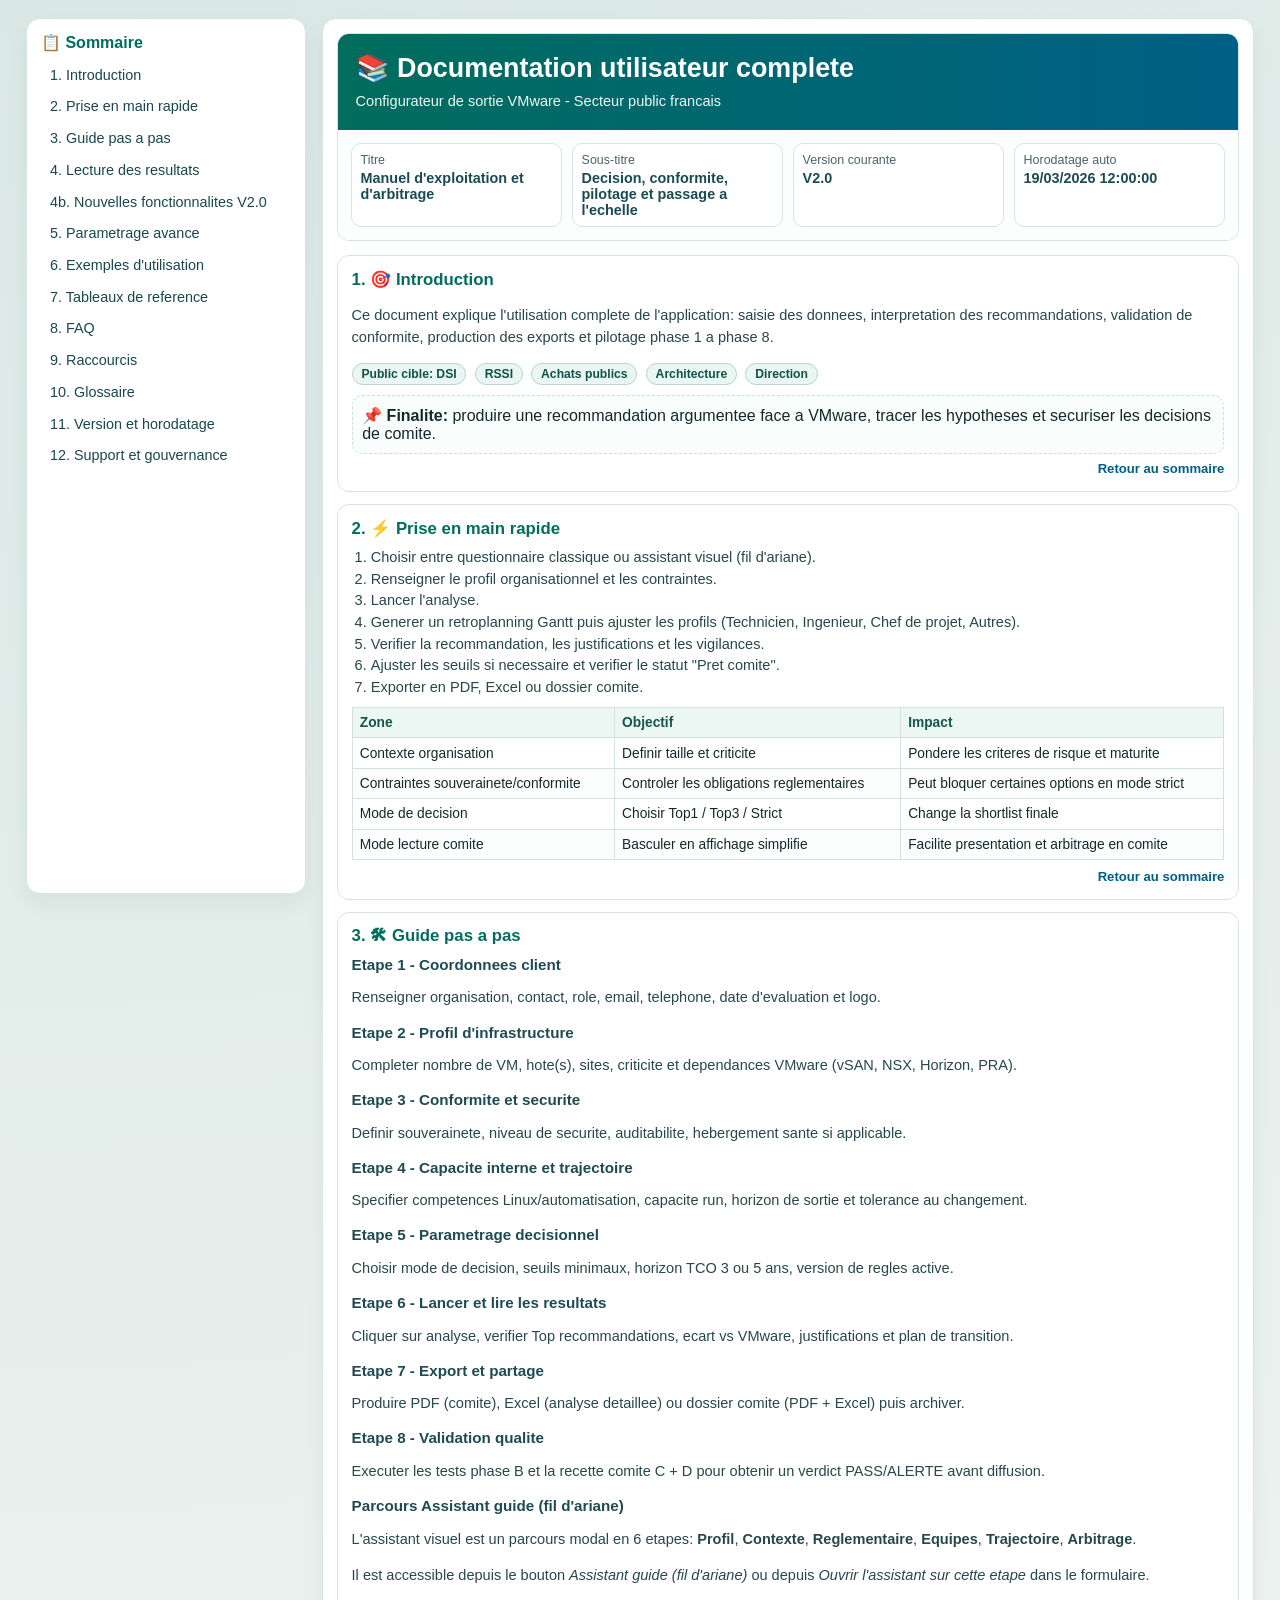
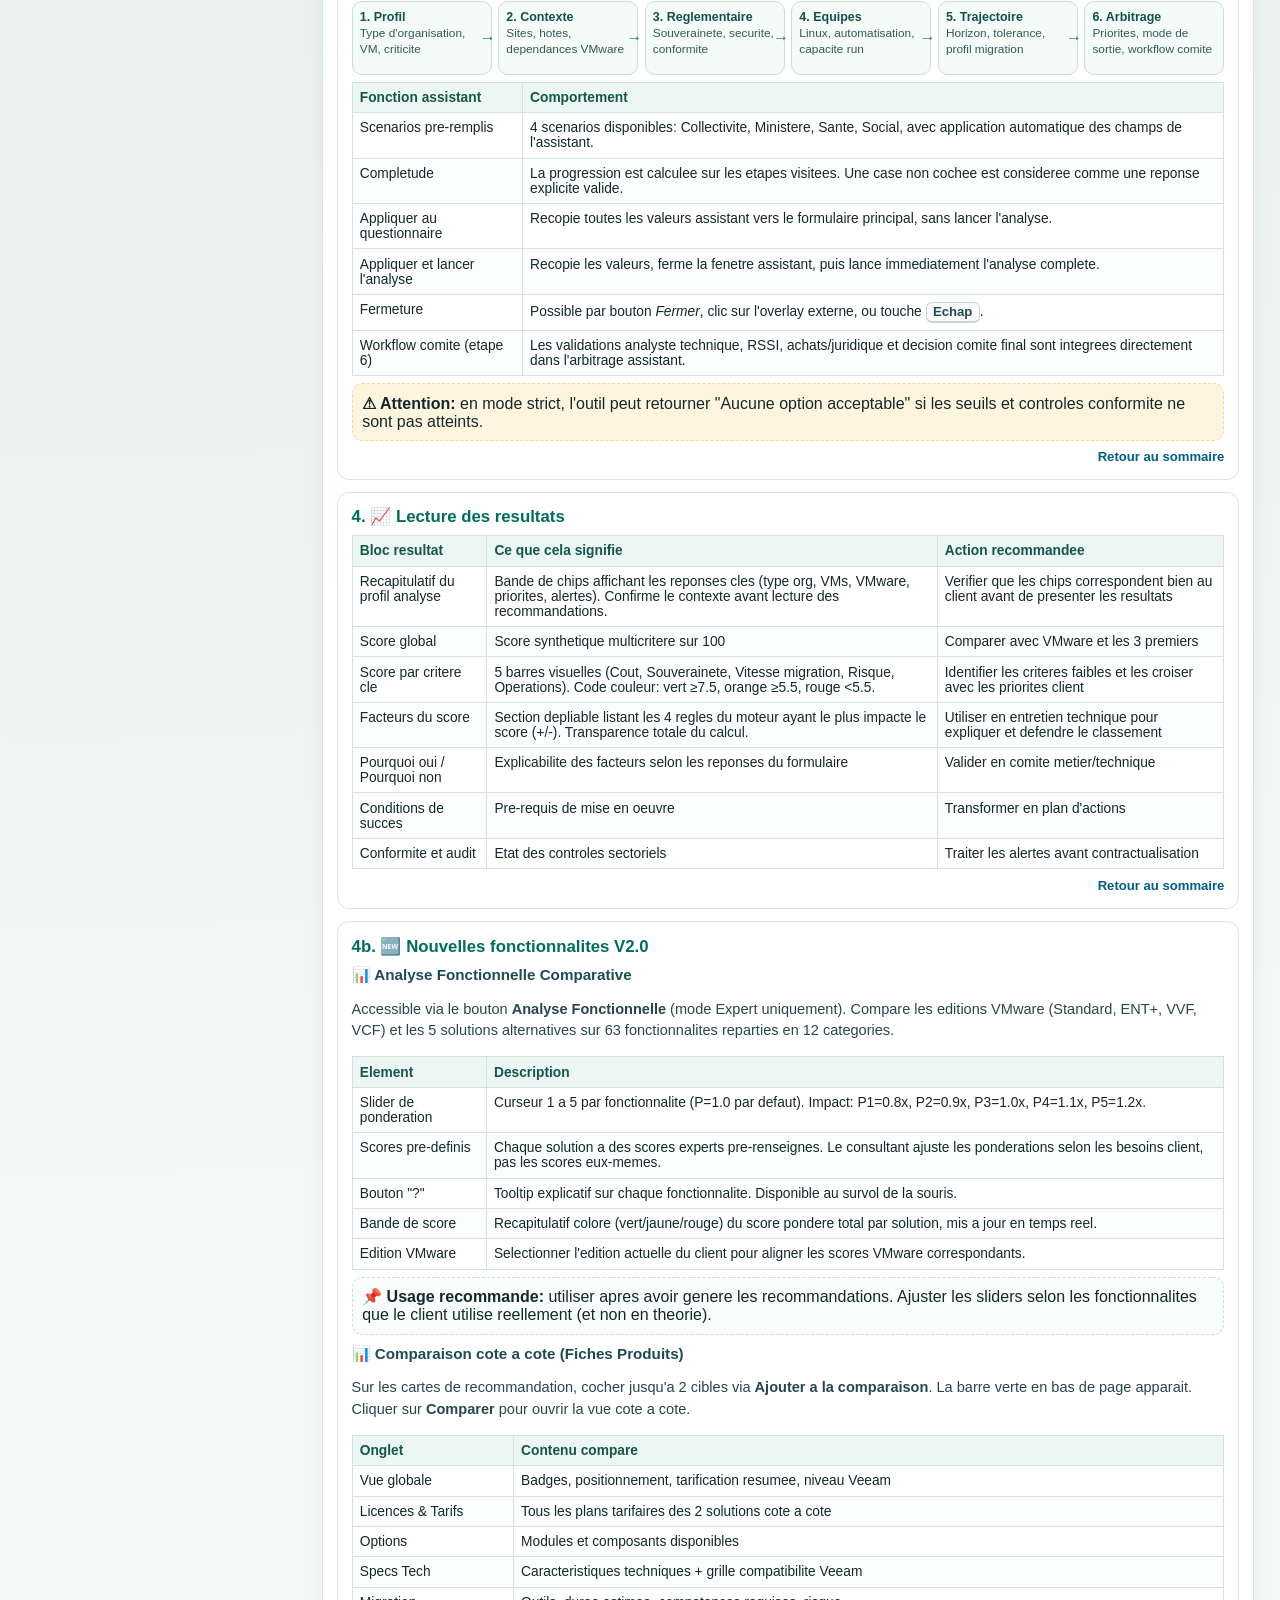
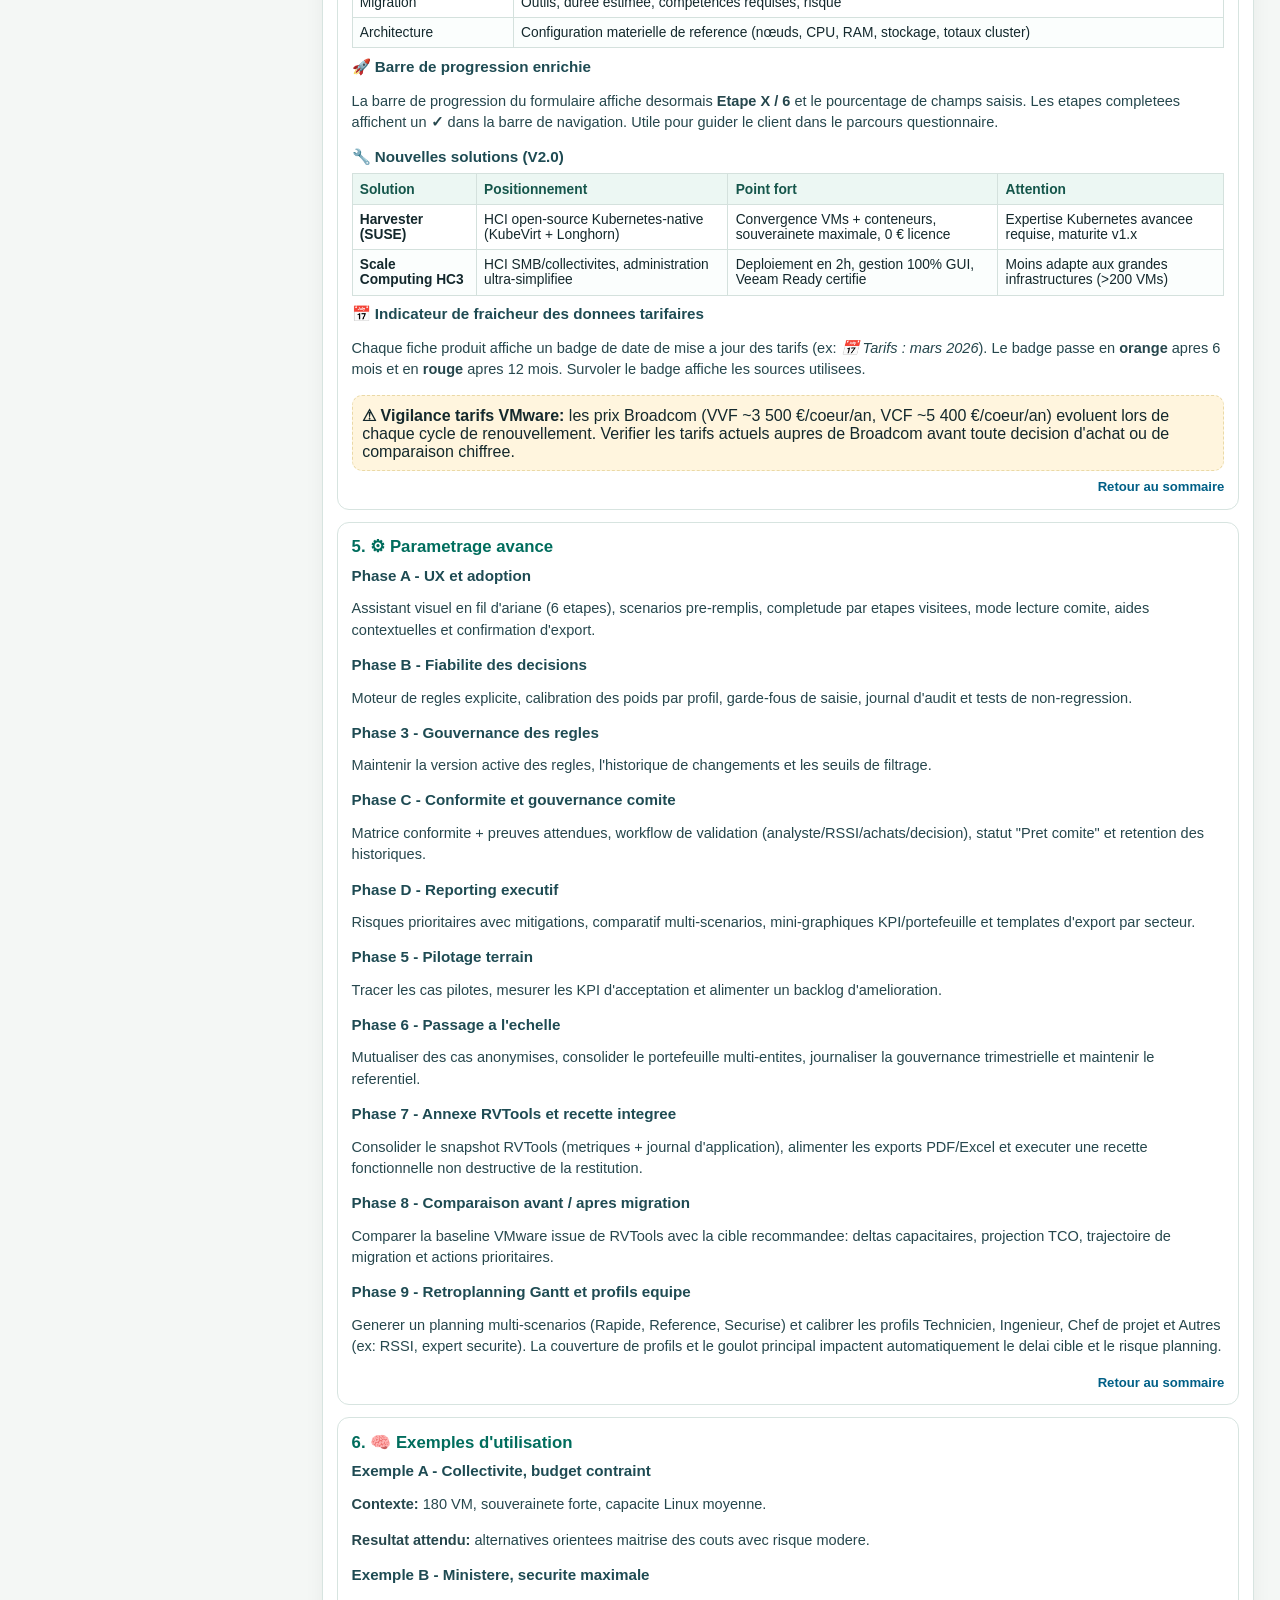
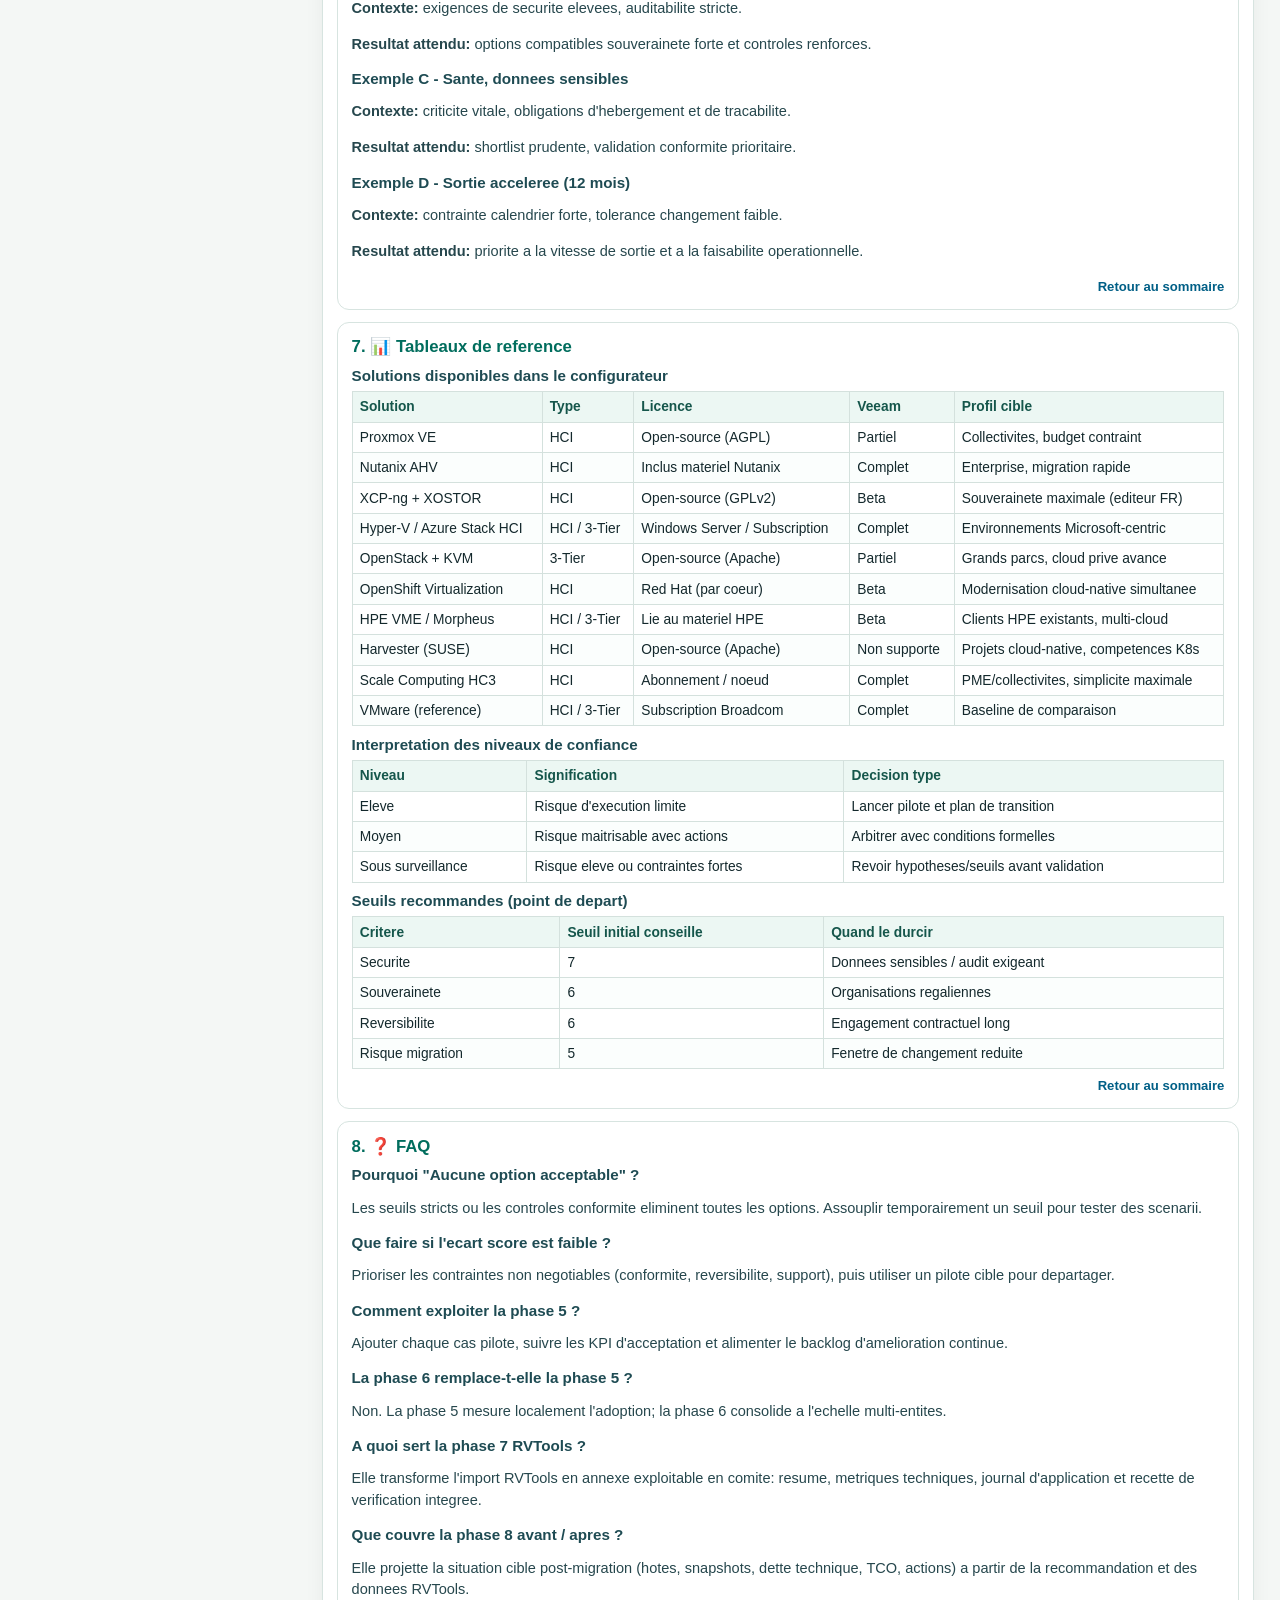
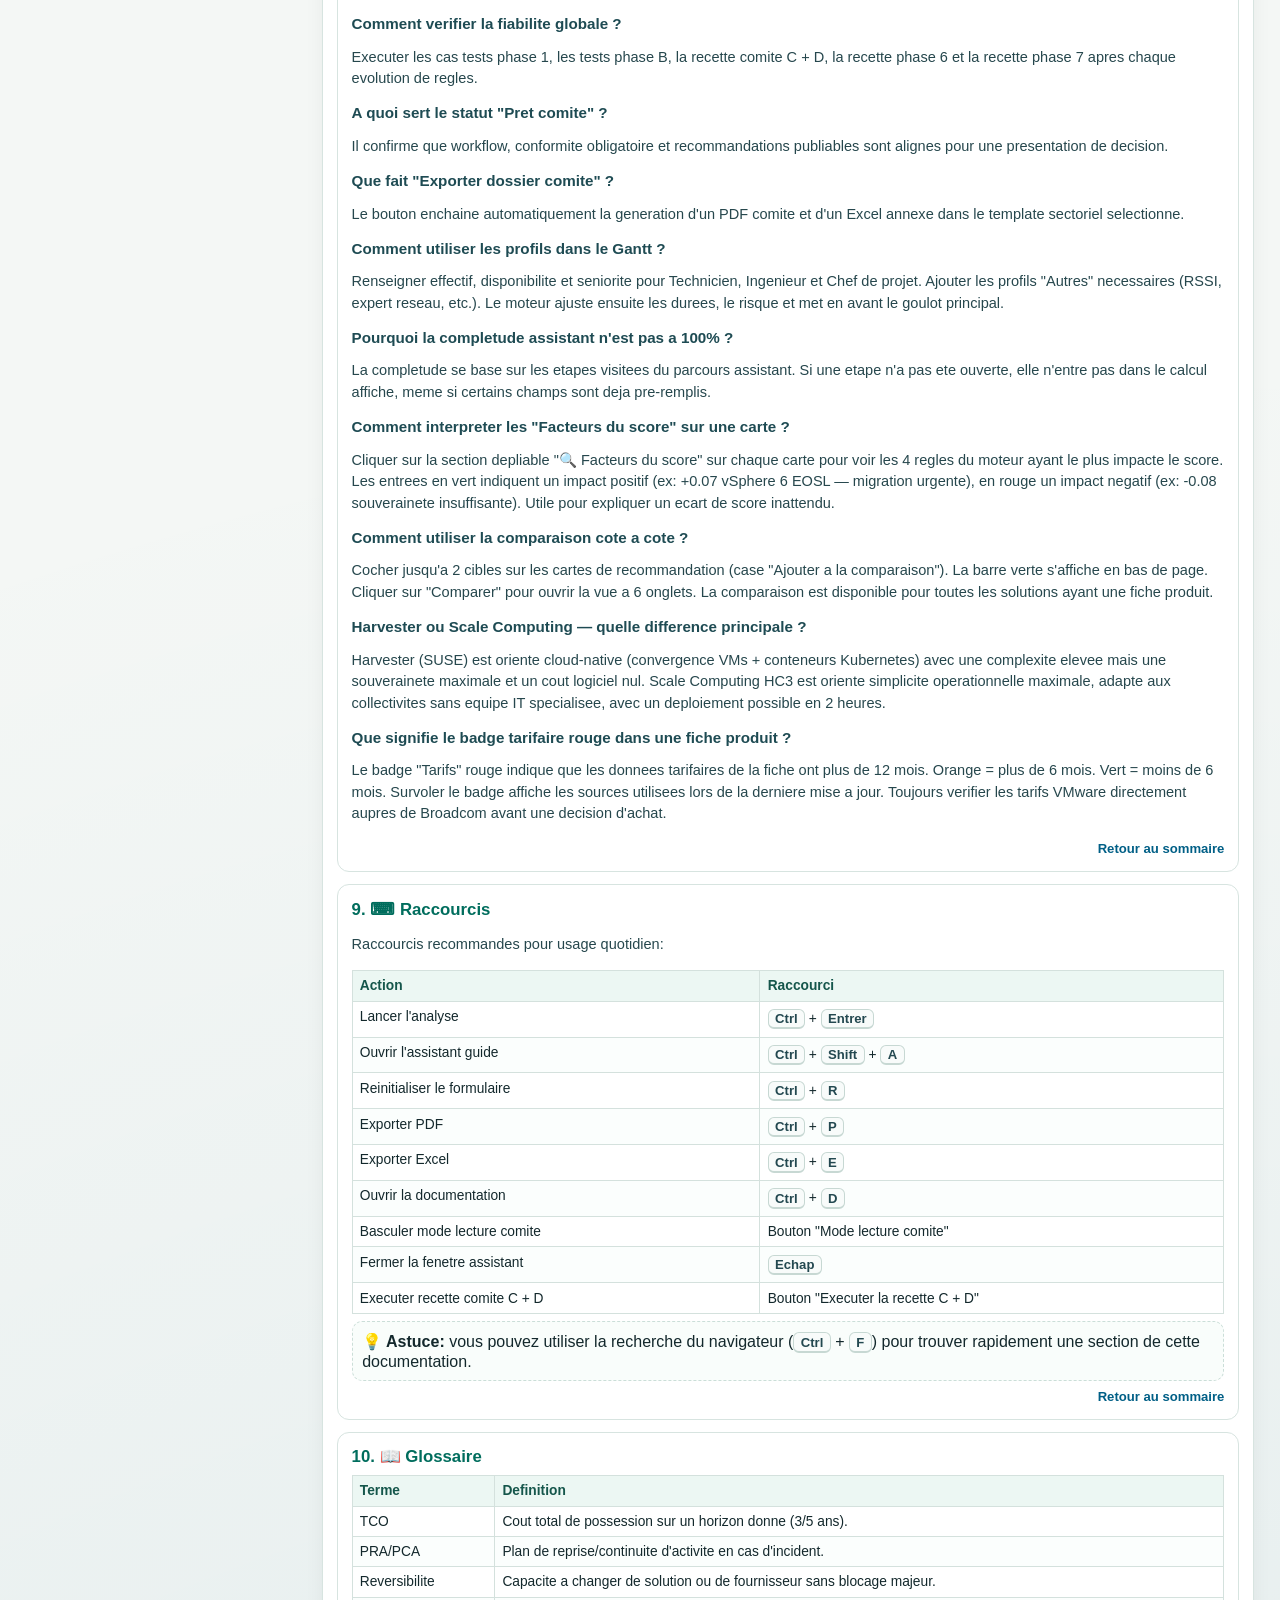
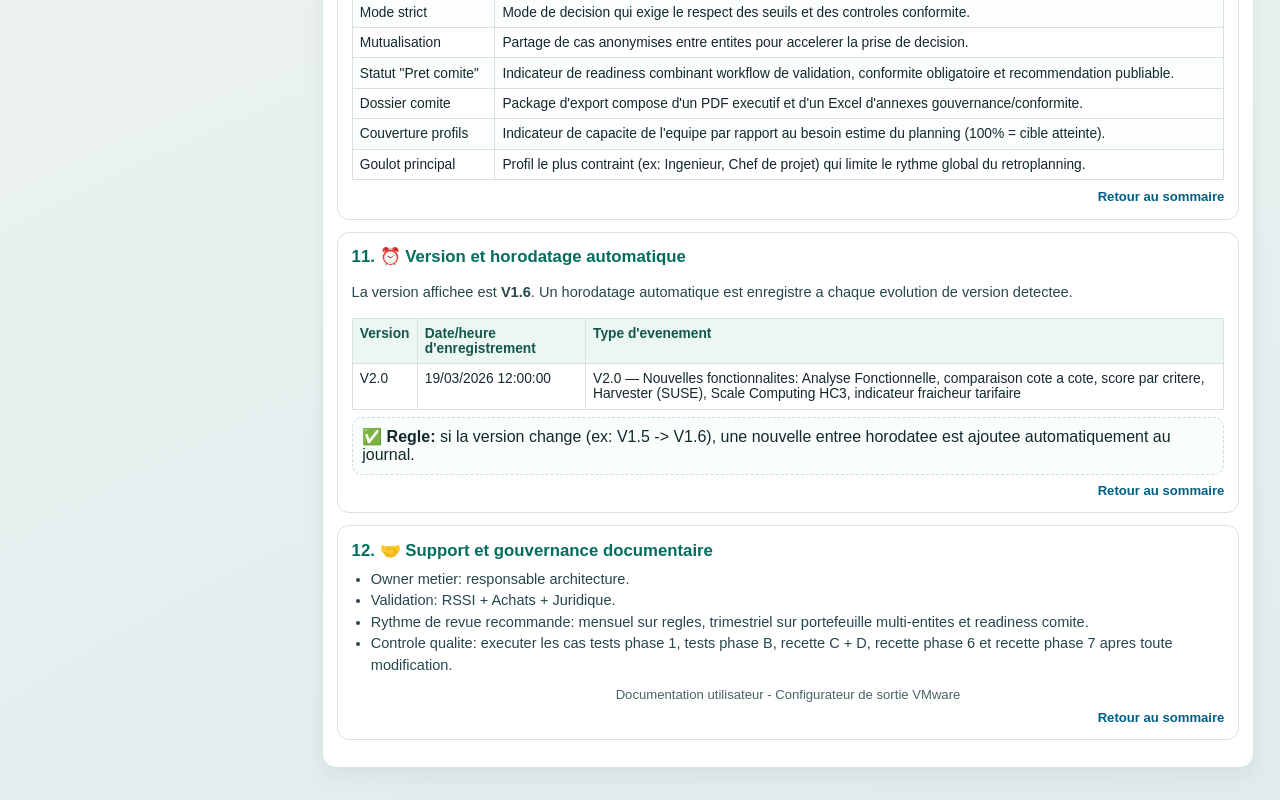
==== commit d8d6f118: "feat(content): nouvelles solutions, fraîcheur tarifaire, doc V2.0 Données tarifaires : - Constante P" ====
--- a/documentation-utilisateur.html
+++ b/documentation-utilisateur.html
@@ -334,6 +334,7 @@
       <a href="#ch2">2. Prise en main rapide</a>
       <a href="#ch3">3. Guide pas a pas</a>
       <a href="#ch4">4. Lecture des resultats</a>
+      <a href="#ch4b">4b. Nouvelles fonctionnalites V2.0</a>
       <a href="#ch5">5. Parametrage avance</a>
       <a href="#ch6">6. Exemples d'utilisation</a>
       <a href="#ch7">7. Tableaux de reference</a>
@@ -512,13 +513,28 @@
           </thead>
           <tbody>
             <tr>
+              <td>Recapitulatif du profil analyse</td>
+              <td>Bande de chips affichant les reponses cles (type org, VMs, VMware, priorites, alertes). Confirme le contexte avant lecture des recommandations.</td>
+              <td>Verifier que les chips correspondent bien au client avant de presenter les resultats</td>
+            </tr>
+            <tr>
               <td>Score global</td>
-              <td>Score synthetique multicritere</td>
+              <td>Score synthetique multicritere sur 100</td>
               <td>Comparer avec VMware et les 3 premiers</td>
             </tr>
             <tr>
+              <td>Score par critere cle</td>
+              <td>5 barres visuelles (Cout, Souverainete, Vitesse migration, Risque, Operations). Code couleur: vert ≥7.5, orange ≥5.5, rouge &lt;5.5.</td>
+              <td>Identifier les criteres faibles et les croiser avec les priorites client</td>
+            </tr>
+            <tr>
+              <td>Facteurs du score</td>
+              <td>Section depliable listant les 4 regles du moteur ayant le plus impacte le score (+/-). Transparence totale du calcul.</td>
+              <td>Utiliser en entretien technique pour expliquer et defendre le classement</td>
+            </tr>
+            <tr>
               <td>Pourquoi oui / Pourquoi non</td>
-              <td>Explicabilite des facteurs</td>
+              <td>Explicabilite des facteurs selon les reponses du formulaire</td>
               <td>Valider en comite metier/technique</td>
             </tr>
             <tr>
@@ -533,6 +549,75 @@
             </tr>
           </tbody>
         </table>
+        <div class="toplink"><a href="#top">Retour au sommaire</a></div>
+      </section>
+
+      <section id="ch4b">
+        <h2>4b. &#127381; Nouvelles fonctionnalites V2.0</h2>
+
+        <h3>&#128202; Analyse Fonctionnelle Comparative</h3>
+        <p>Accessible via le bouton <strong>Analyse Fonctionnelle</strong> (mode Expert uniquement). Compare les editions VMware (Standard, ENT+, VVF, VCF) et les 5 solutions alternatives sur 63 fonctionnalites reparties en 12 categories.</p>
+        <table>
+          <thead>
+            <tr><th>Element</th><th>Description</th></tr>
+          </thead>
+          <tbody>
+            <tr><td>Slider de ponderation</td><td>Curseur 1 a 5 par fonctionnalite (P=1.0 par defaut). Impact: P1=0.8x, P2=0.9x, P3=1.0x, P4=1.1x, P5=1.2x.</td></tr>
+            <tr><td>Scores pre-definis</td><td>Chaque solution a des scores experts pre-renseignes. Le consultant ajuste les ponderations selon les besoins client, pas les scores eux-memes.</td></tr>
+            <tr><td>Bouton "?"</td><td>Tooltip explicatif sur chaque fonctionnalite. Disponible au survol de la souris.</td></tr>
+            <tr><td>Bande de score</td><td>Recapitulatif colore (vert/jaune/rouge) du score pondere total par solution, mis a jour en temps reel.</td></tr>
+            <tr><td>Edition VMware</td><td>Selectionner l'edition actuelle du client pour aligner les scores VMware correspondants.</td></tr>
+          </tbody>
+        </table>
+        <div class="note">
+          <strong>&#128204; Usage recommande:</strong> utiliser apres avoir genere les recommandations. Ajuster les sliders selon les fonctionnalites que le client utilise reellement (et non en theorie).
+        </div>
+
+        <h3>&#128202; Comparaison cote a cote (Fiches Produits)</h3>
+        <p>Sur les cartes de recommandation, cocher jusqu'a 2 cibles via <strong>Ajouter a la comparaison</strong>. La barre verte en bas de page apparait. Cliquer sur <strong>Comparer</strong> pour ouvrir la vue cote a cote.</p>
+        <table>
+          <thead>
+            <tr><th>Onglet</th><th>Contenu compare</th></tr>
+          </thead>
+          <tbody>
+            <tr><td>Vue globale</td><td>Badges, positionnement, tarification resumee, niveau Veeam</td></tr>
+            <tr><td>Licences &amp; Tarifs</td><td>Tous les plans tarifaires des 2 solutions cote a cote</td></tr>
+            <tr><td>Options</td><td>Modules et composants disponibles</td></tr>
+            <tr><td>Specs Tech</td><td>Caracteristiques techniques + grille compatibilite Veeam</td></tr>
+            <tr><td>Migration</td><td>Outils, duree estimee, competences requises, risque</td></tr>
+            <tr><td>Architecture</td><td>Configuration materielle de reference (nœuds, CPU, RAM, stockage, totaux cluster)</td></tr>
+          </tbody>
+        </table>
+
+        <h3>&#128640; Barre de progression enrichie</h3>
+        <p>La barre de progression du formulaire affiche desormais <strong>Etape X / 6</strong> et le pourcentage de champs saisis. Les etapes completees affichent un <strong>✓</strong> dans la barre de navigation. Utile pour guider le client dans le parcours questionnaire.</p>
+
+        <h3>&#128295; Nouvelles solutions (V2.0)</h3>
+        <table>
+          <thead>
+            <tr><th>Solution</th><th>Positionnement</th><th>Point fort</th><th>Attention</th></tr>
+          </thead>
+          <tbody>
+            <tr>
+              <td><strong>Harvester (SUSE)</strong></td>
+              <td>HCI open-source Kubernetes-native (KubeVirt + Longhorn)</td>
+              <td>Convergence VMs + conteneurs, souverainete maximale, 0 € licence</td>
+              <td>Expertise Kubernetes avancee requise, maturite v1.x</td>
+            </tr>
+            <tr>
+              <td><strong>Scale Computing HC3</strong></td>
+              <td>HCI SMB/collectivites, administration ultra-simplifiee</td>
+              <td>Deploiement en 2h, gestion 100% GUI, Veeam Ready certifie</td>
+              <td>Moins adapte aux grandes infrastructures (&gt;200 VMs)</td>
+            </tr>
+          </tbody>
+        </table>
+
+        <h3>&#128197; Indicateur de fraicheur des donnees tarifaires</h3>
+        <p>Chaque fiche produit affiche un badge de date de mise a jour des tarifs (ex: <em>&#128197; Tarifs : mars 2026</em>). Le badge passe en <strong>orange</strong> apres 6 mois et en <strong>rouge</strong> apres 12 mois. Survoler le badge affiche les sources utilisees.</p>
+        <div class="note warn">
+          <strong>&#9888; Vigilance tarifs VMware:</strong> les prix Broadcom (VVF ~3 500 €/coeur/an, VCF ~5 400 €/coeur/an) evoluent lors de chaque cycle de renouvellement. Verifier les tarifs actuels aupres de Broadcom avant toute decision d'achat ou de comparaison chiffree.
+        </div>
         <div class="toplink"><a href="#top">Retour au sommaire</a></div>
       </section>
 
@@ -583,6 +668,24 @@
 
       <section id="ch7">
         <h2>7. &#128202; Tableaux de reference</h2>
+        <h3>Solutions disponibles dans le configurateur</h3>
+        <table>
+          <thead>
+            <tr><th>Solution</th><th>Type</th><th>Licence</th><th>Veeam</th><th>Profil cible</th></tr>
+          </thead>
+          <tbody>
+            <tr><td>Proxmox VE</td><td>HCI</td><td>Open-source (AGPL)</td><td>Partiel</td><td>Collectivites, budget contraint</td></tr>
+            <tr><td>Nutanix AHV</td><td>HCI</td><td>Inclus materiel Nutanix</td><td>Complet</td><td>Enterprise, migration rapide</td></tr>
+            <tr><td>XCP-ng + XOSTOR</td><td>HCI</td><td>Open-source (GPLv2)</td><td>Beta</td><td>Souverainete maximale (editeur FR)</td></tr>
+            <tr><td>Hyper-V / Azure Stack HCI</td><td>HCI / 3-Tier</td><td>Windows Server / Subscription</td><td>Complet</td><td>Environnements Microsoft-centric</td></tr>
+            <tr><td>OpenStack + KVM</td><td>3-Tier</td><td>Open-source (Apache)</td><td>Partiel</td><td>Grands parcs, cloud prive avance</td></tr>
+            <tr><td>OpenShift Virtualization</td><td>HCI</td><td>Red Hat (par coeur)</td><td>Beta</td><td>Modernisation cloud-native simultanee</td></tr>
+            <tr><td>HPE VME / Morpheus</td><td>HCI / 3-Tier</td><td>Lie au materiel HPE</td><td>Beta</td><td>Clients HPE existants, multi-cloud</td></tr>
+            <tr><td>Harvester (SUSE)</td><td>HCI</td><td>Open-source (Apache)</td><td>Non supporte</td><td>Projets cloud-native, competences K8s</td></tr>
+            <tr><td>Scale Computing HC3</td><td>HCI</td><td>Abonnement / noeud</td><td>Complet</td><td>PME/collectivites, simplicite maximale</td></tr>
+            <tr><td>VMware (reference)</td><td>HCI / 3-Tier</td><td>Subscription Broadcom</td><td>Complet</td><td>Baseline de comparaison</td></tr>
+          </tbody>
+        </table>
         <h3>Interpretation des niveaux de confiance</h3>
         <table>
           <thead>
@@ -670,6 +773,14 @@
         <p>Renseigner effectif, disponibilite et seniorite pour Technicien, Ingenieur et Chef de projet. Ajouter les profils "Autres" necessaires (RSSI, expert reseau, etc.). Le moteur ajuste ensuite les durees, le risque et met en avant le goulot principal.</p>
         <h3>Pourquoi la completude assistant n'est pas a 100% ?</h3>
         <p>La completude se base sur les etapes visitees du parcours assistant. Si une etape n'a pas ete ouverte, elle n'entre pas dans le calcul affiche, meme si certains champs sont deja pre-remplis.</p>
+        <h3>Comment interpreter les "Facteurs du score" sur une carte ?</h3>
+        <p>Cliquer sur la section depliable "&#128269; Facteurs du score" sur chaque carte pour voir les 4 regles du moteur ayant le plus impacte le score. Les entrees en vert indiquent un impact positif (ex: +0.07 vSphere 6 EOSL — migration urgente), en rouge un impact negatif (ex: -0.08 souverainete insuffisante). Utile pour expliquer un ecart de score inattendu.</p>
+        <h3>Comment utiliser la comparaison cote a cote ?</h3>
+        <p>Cocher jusqu'a 2 cibles sur les cartes de recommandation (case "Ajouter a la comparaison"). La barre verte s'affiche en bas de page. Cliquer sur "Comparer" pour ouvrir la vue a 6 onglets. La comparaison est disponible pour toutes les solutions ayant une fiche produit.</p>
+        <h3>Harvester ou Scale Computing — quelle difference principale ?</h3>
+        <p>Harvester (SUSE) est oriente cloud-native (convergence VMs + conteneurs Kubernetes) avec une complexite elevee mais une souverainete maximale et un cout logiciel nul. Scale Computing HC3 est oriente simplicite operationnelle maximale, adapte aux collectivites sans equipe IT specialisee, avec un deploiement possible en 2 heures.</p>
+        <h3>Que signifie le badge tarifaire rouge dans une fiche produit ?</h3>
+        <p>Le badge "Tarifs" rouge indique que les donnees tarifaires de la fiche ont plus de 12 mois. Orange = plus de 6 mois. Vert = moins de 6 mois. Survoler le badge affiche les sources utilisees lors de la derniere mise a jour. Toujours verifier les tarifs VMware directement aupres de Broadcom avant une decision d'achat.</p>
         <div class="toplink"><a href="#top">Retour au sommaire</a></div>
       </section>
 
@@ -814,9 +925,9 @@
 
   <script>
     (function() {
-      const DOC_VERSION = "V1.6";
-      const DOC_BUILD_TS = "2026-03-14T16:00:00.000Z";
-      const DOC_EVENT = "Ajout schema visuel assistant guide";
+      const DOC_VERSION = "V2.0";
+      const DOC_BUILD_TS = "2026-03-19T12:00:00.000Z";
+      const DOC_EVENT = "V2.0 — Nouvelles fonctionnalites: Analyse Fonctionnelle, comparaison cote a cote, score par critere, Harvester (SUSE), Scale Computing HC3, indicateur fraicheur tarifaire";
       const HISTORY_KEY = "vmwareUserDocVersionHistory";
       const nowIso = DOC_BUILD_TS;
       const nowFr = new Date(nowIso).toLocaleString("fr-FR");
